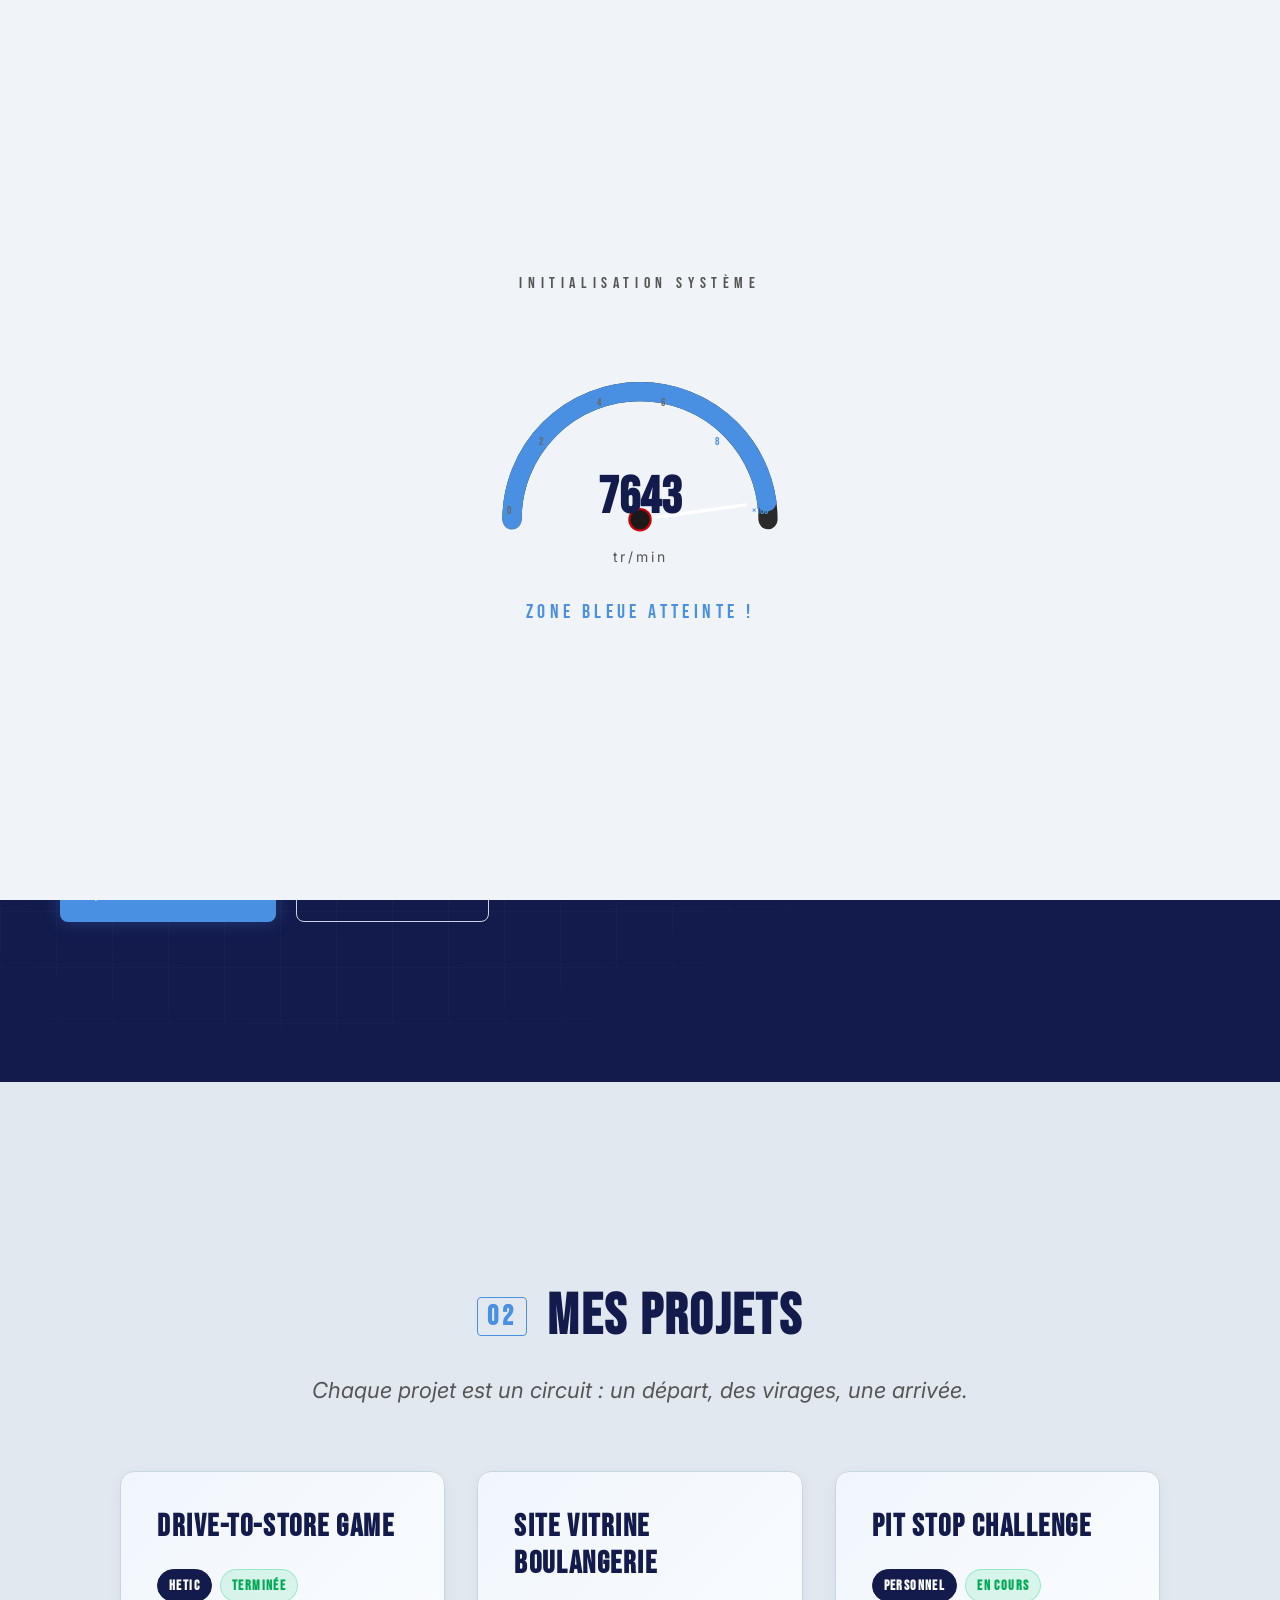
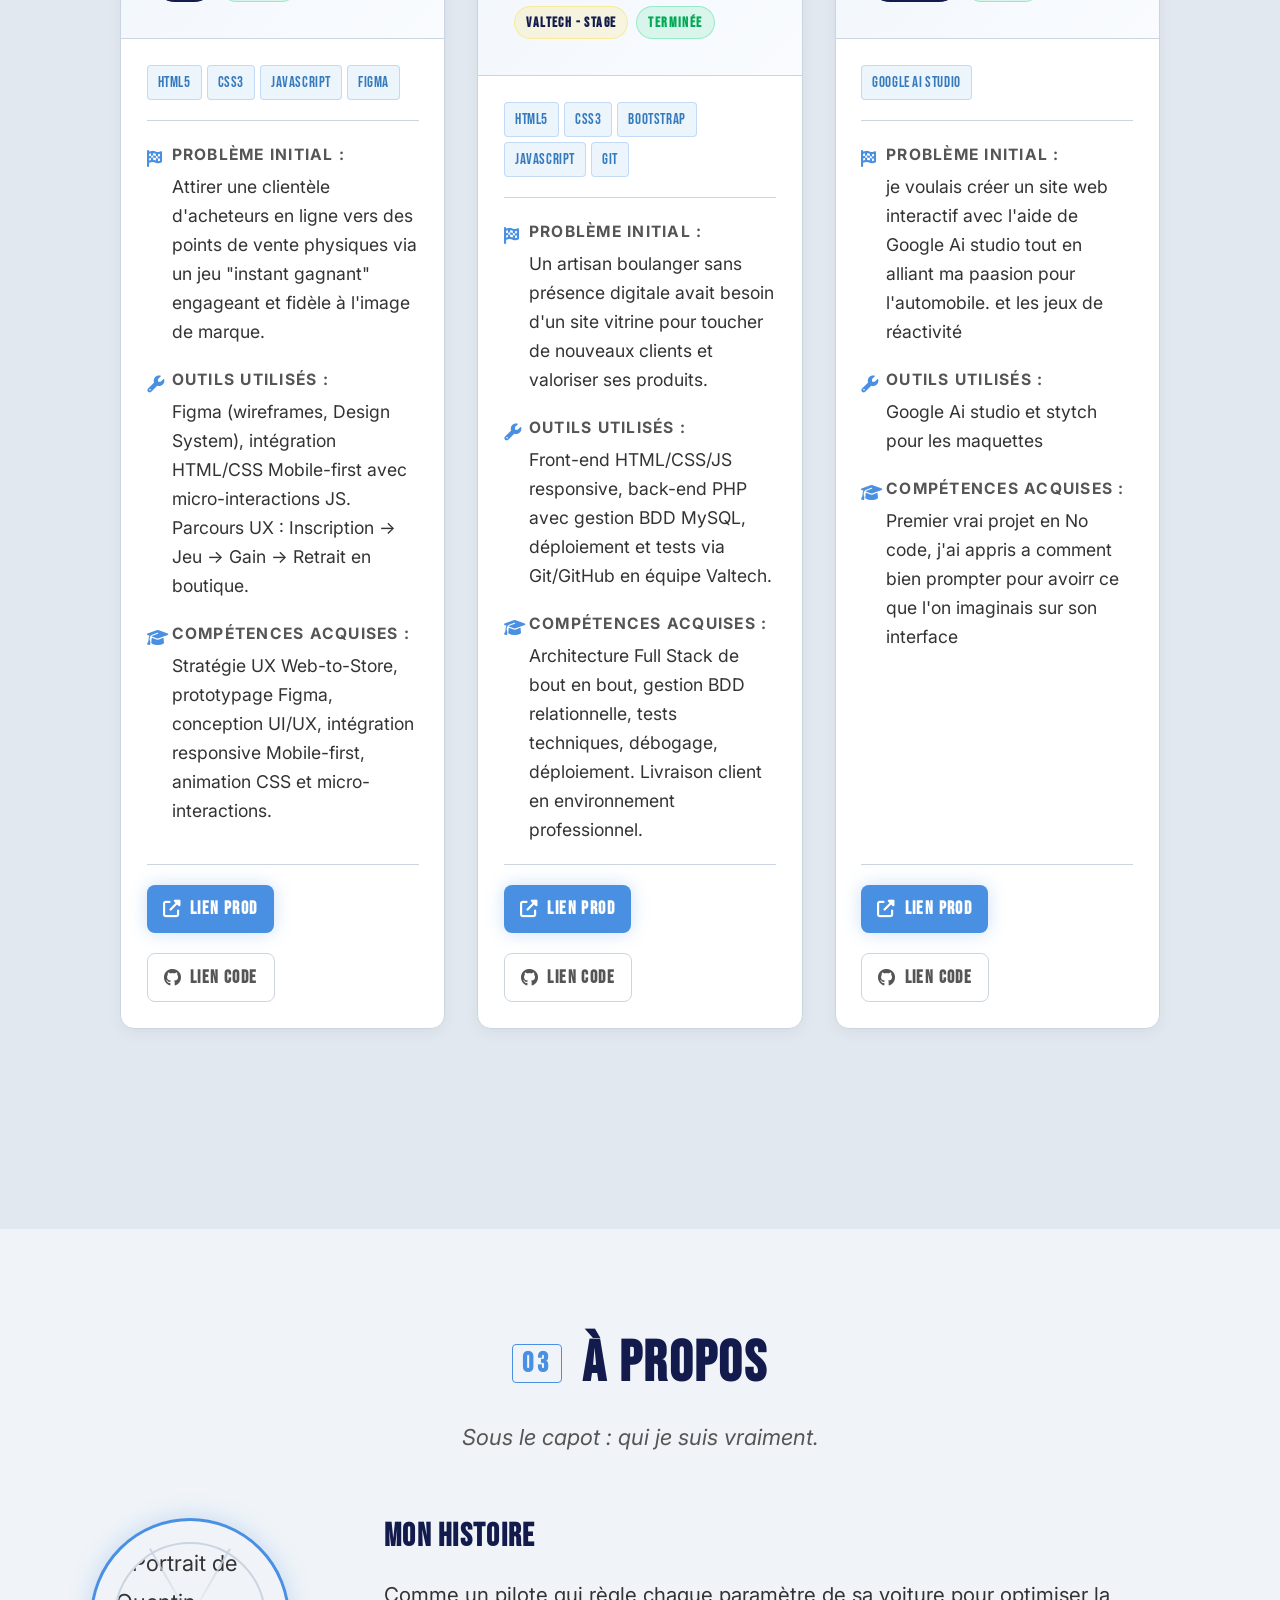
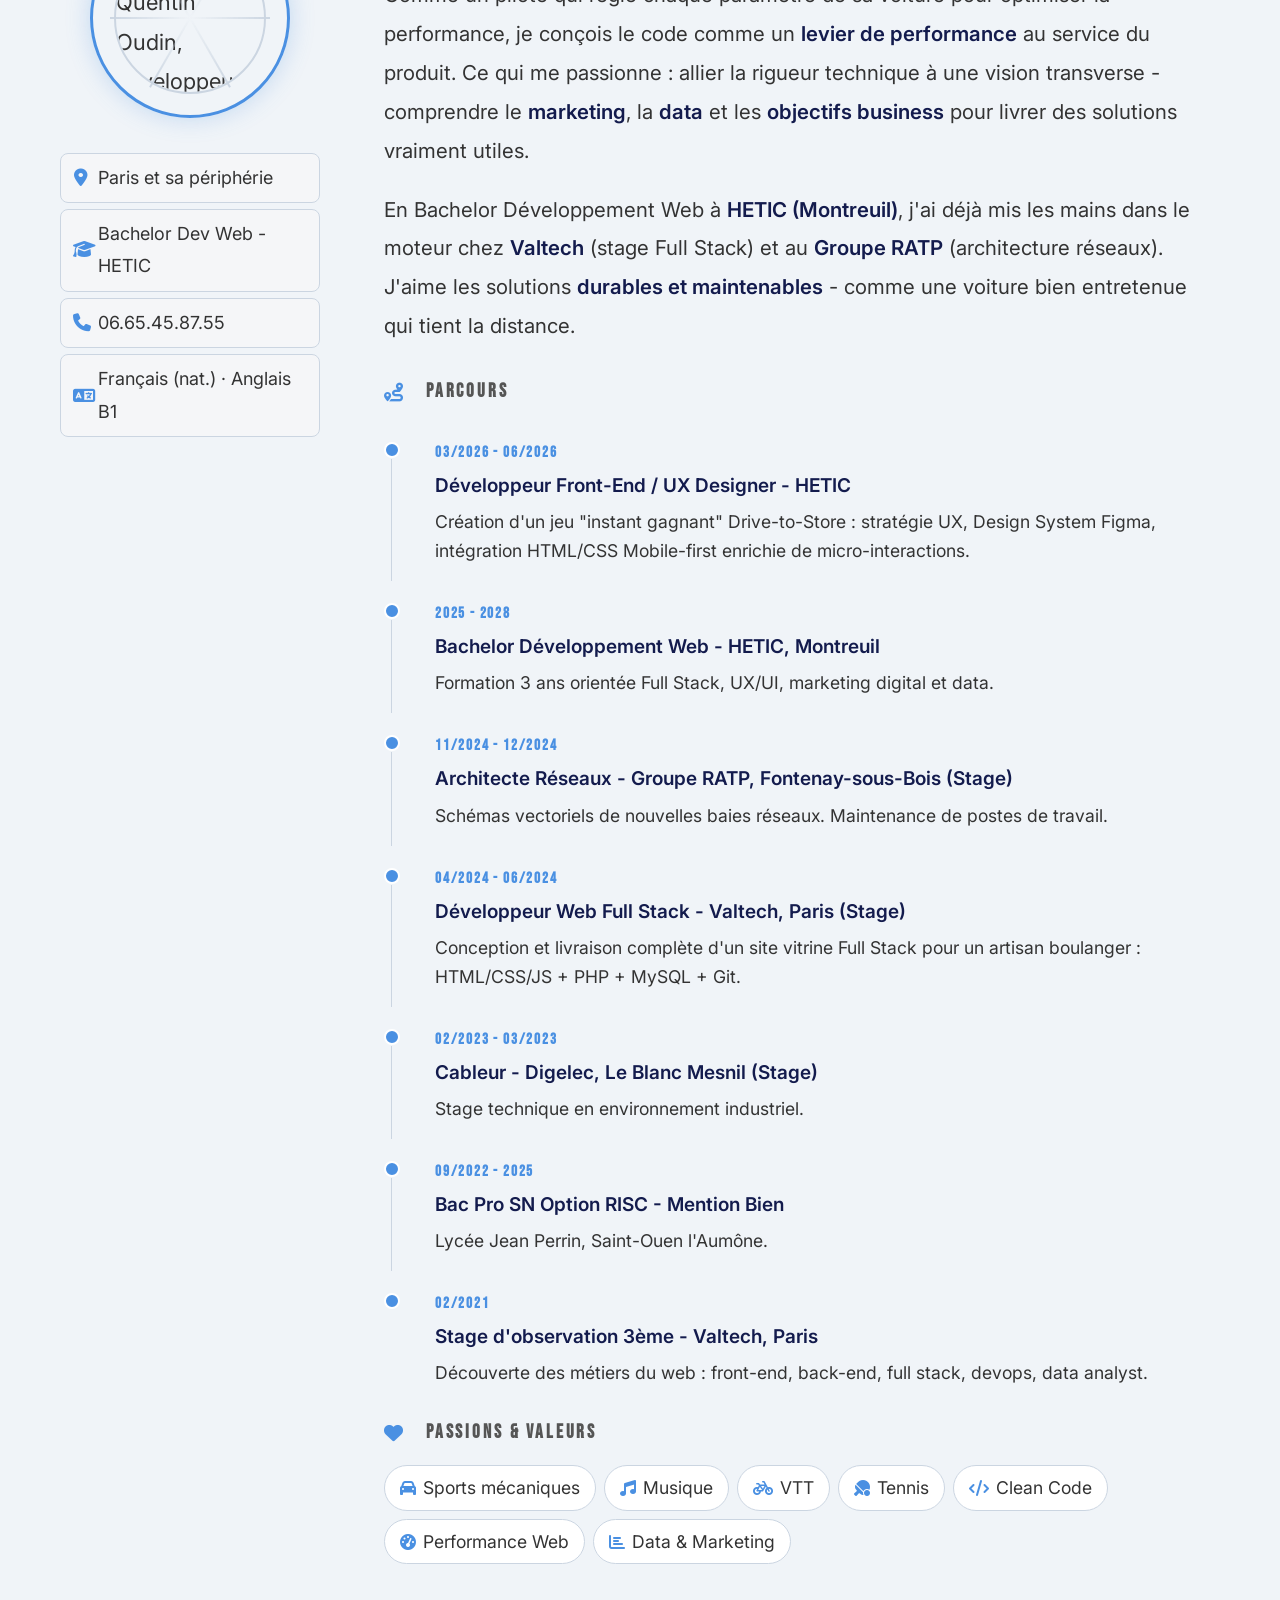
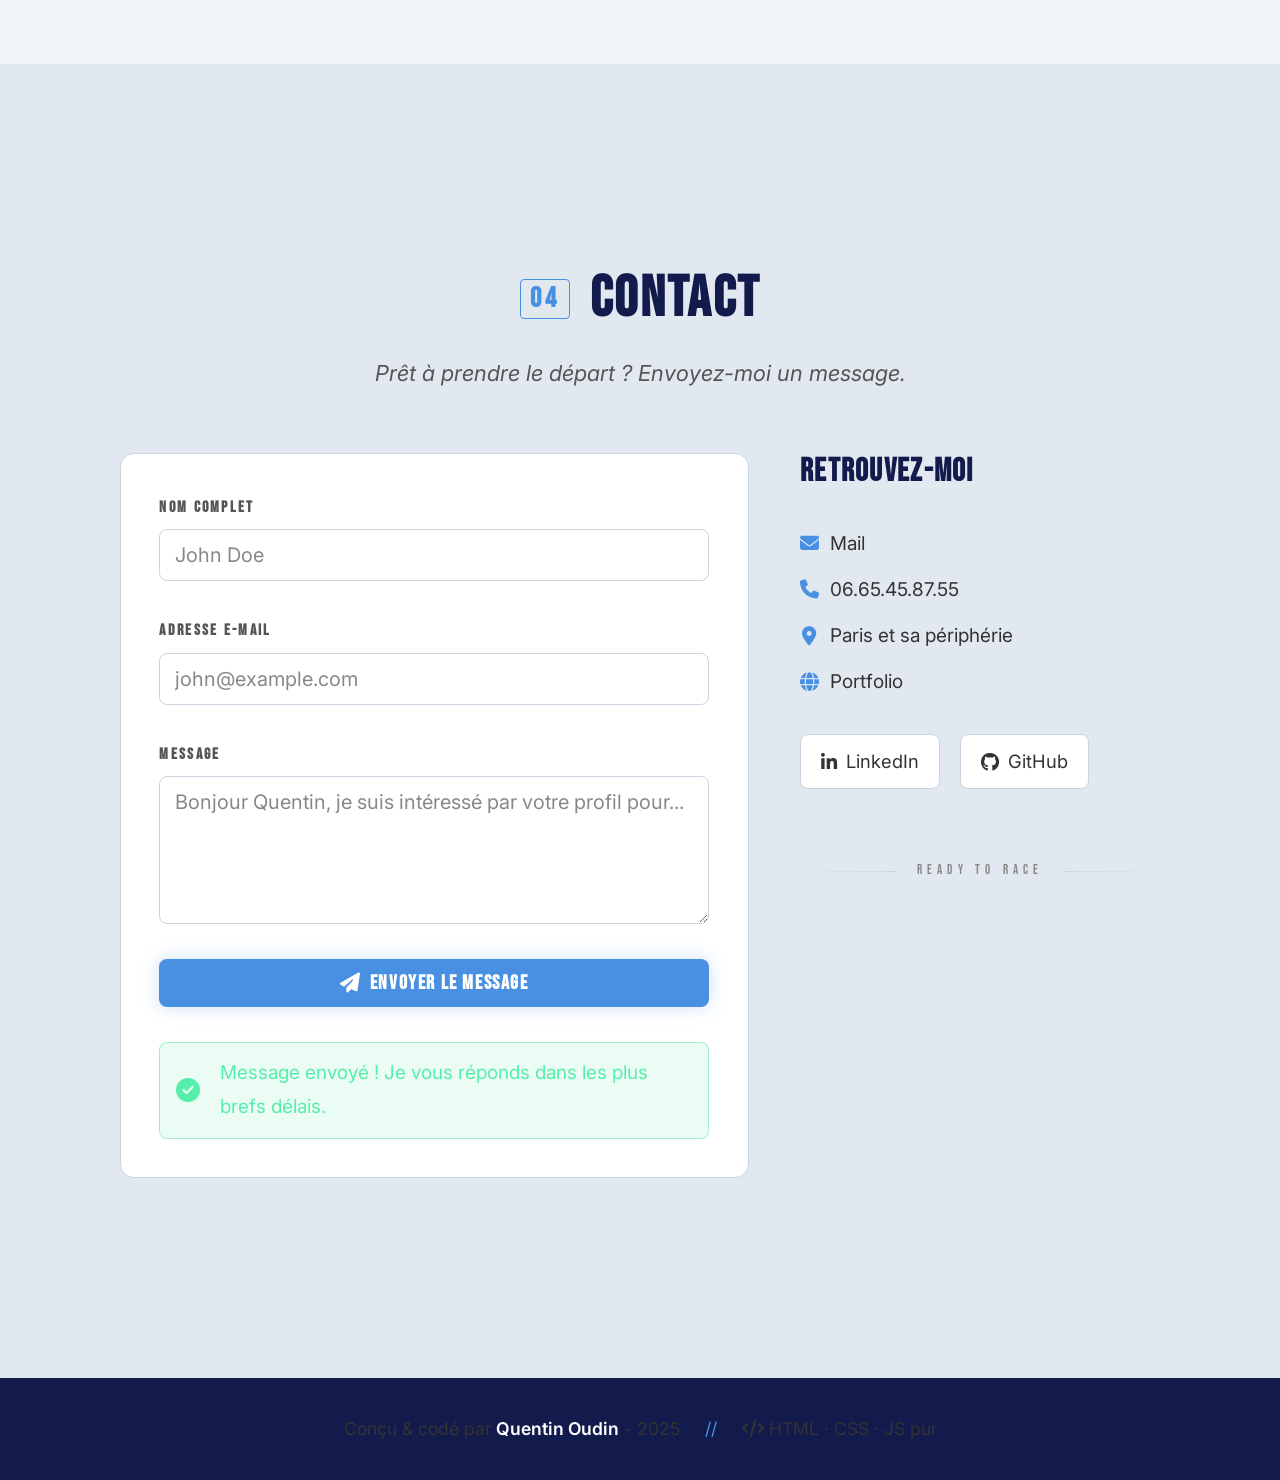
==== index.html @ 5be7f934 "Initial commit: Portfolio - Quentin Oudin" ====
<!DOCTYPE html>
<html lang="fr">
<head>
  <meta charset="UTF-8" />
  <meta name="viewport" content="width=device-width, initial-scale=1.0" />
  <title>Quentin Oudin - Développeur Full Stack</title>

  <!-- Polices Google Fonts -->
  <link rel="preconnect" href="https://fonts.googleapis.com" />
  <link rel="preconnect" href="https://fonts.gstatic.com" crossorigin />
  <link
    href="https://fonts.googleapis.com/css2?family=Bebas+Neue&family=Inter:wght@300;400;500;600;700&display=swap"
    rel="stylesheet"
  />

  <!-- FontAwesome pour les icônes -->
  <link
    rel="stylesheet"
    href="https://cdnjs.cloudflare.com/ajax/libs/font-awesome/6.5.0/css/all.min.css"
  />

  <link rel="stylesheet" href="style.css" />
</head>
<body>

  <!-- Curseur F1 personnalisé (desktop uniquement) -->
  <div id="cursor-f1" aria-hidden="true">
    <svg viewBox="0 0 28 28" xmlns="http://www.w3.org/2000/svg" width="28" height="28">
      <!-- Touche clavier -->
      <rect x="2" y="2" width="24" height="24" rx="2" fill="none" stroke="currentColor" stroke-width="1.5"/>
      <!-- Texte F1 -->
      <text x="14" y="19" text-anchor="middle" font-family="Bebas Neue, monospace" font-size="12" font-weight="700" fill="currentColor">F1</text>
    </svg>
  </div>

  <!-- ============================================================
    SPLASH SCREEN - ÉCRAN DE CHARGEMENT "MOTEUR"
  ============================================================ -->
  <div id="splash-screen" role="status" aria-label="Chargement en cours">
    <div class="splash-content">
      <p class="splash-label">INITIALISATION SYSTÈME</p>

      <div class="tacho-wrapper">
        <svg id="tacho-svg" viewBox="0 0 300 200" xmlns="http://www.w3.org/2000/svg">
          <path d="M 30 175 A 120 120 0 0 1 270 175" fill="none" stroke="#2a2a2a" stroke-width="18" stroke-linecap="round"/>
          <path id="tacho-arc" d="M 30 175 A 120 120 0 0 1 270 175" fill="none" stroke="#357abd" stroke-width="18" stroke-linecap="round" stroke-dasharray="377" stroke-dashoffset="377"/>
          <path d="M 30 175 A 120 120 0 0 1 270 175" fill="none" stroke="#4a90e2" stroke-width="18" stroke-linecap="round" stroke-dasharray="377" stroke-dashoffset="302" opacity="0.3"/>
          <line id="tacho-needle" x1="150" y1="175" x2="150" y2="75" stroke="#ffffff" stroke-width="3" stroke-linecap="round" transform="rotate(-90, 150, 175)"/>
          <circle cx="150" cy="175" r="10" fill="#1a1a1a" stroke="#cc0000" stroke-width="2"/>
          <text x="25"  y="170" fill="#666" font-size="10" font-family="Bebas Neue">0</text>
          <text x="55"  y="105" fill="#666" font-size="10" font-family="Bebas Neue">2</text>
          <text x="110" y="68"  fill="#666" font-size="10" font-family="Bebas Neue">4</text>
          <text x="170" y="68"  fill="#666" font-size="10" font-family="Bebas Neue">6</text>
          <text x="220" y="105" fill="#4a90e2" font-size="10" font-family="Bebas Neue">8</text>
          <text x="255" y="170" fill="#4a90e2" font-size="10" font-family="Bebas Neue">&times;100</text>
        </svg>
        <div class="tacho-rpm">
          <span id="rpm-display">0</span>
          <span class="rpm-unit">tr/min</span>
        </div>
      </div>

      <p class="splash-status" id="splash-status">Démarrage moteur...</p>
    </div>
  </div>


  <!-- ============================================================
    NAVIGATION PRINCIPALE - STICKY
  ============================================================ -->
  <header id="main-header" role="banner">
    <nav class="nav-container" role="navigation" aria-label="Navigation principale">

      <a href="#accueil" class="nav-logo" aria-label="Retour à l'accueil">
        <span class="logo-bracket">[</span>QO<span class="logo-bracket">]</span>
      </a>

      <ul class="nav-links" role="list">
        <li><a href="#accueil"  class="nav-link">Accueil</a></li>
        <li><a href="#projets"  class="nav-link">Projets</a></li>
        <li><a href="#apropos"  class="nav-link">À propos</a></li>
        <li><a href="#contact"  class="nav-link">Contact</a></li>
      </ul>

      <div class="nav-social" aria-label="Réseaux sociaux">
        <a href="https://github.com/quentinoudin" target="_blank" rel="noopener noreferrer" class="nav-social-link" aria-label="GitHub">
          <i class="fab fa-github"></i>
        </a>
        <a href="https://linkedin.com/in/quentinoudin" target="_blank" rel="noopener noreferrer" class="nav-social-link" aria-label="LinkedIn">
          <i class="fab fa-linkedin-in"></i>
        </a>
        <a href="/quentin_oudin_cv.pdf" target="_blank" rel="noopener noreferrer" class="nav-social-link" aria-label="Télécharger CV">
          <svg viewBox="0 0 24 24" xmlns="http://www.w3.org/2000/svg" width="20" height="20" fill="currentColor">
            <!-- Document PDF avec fond -->
            <rect x="3" y="2" width="18" height="20" rx="1.5" fill="currentColor" opacity="0.1" stroke="currentColor" stroke-width="1.5"/>
            <!-- Texte PDF -->
            <text x="12" y="15" text-anchor="middle" font-family="system-ui, Arial, sans-serif" font-size="9" font-weight="900" fill="currentColor">PDF</text>
          </svg>
        </a>
      </div>

      <button class="nav-toggle" id="nav-toggle" aria-label="Ouvrir le menu" aria-expanded="false">
        <span></span><span></span><span></span>
      </button>

    </nav>
  </header>


  <!-- ============================================================
    CONTENU PRINCIPAL
  ============================================================ -->
  <main>

    <!-- ==========================================
      SECTION 1 : ACCUEIL / HERO
    ========================================== -->
    <section id="accueil" class="section hero-section" aria-labelledby="hero-title">

      <div class="hero-grid" aria-hidden="true"></div>

      <div class="hero-content">

        <div class="hero-badge">
          <span class="badge-dot"></span>
          Disponible pour un stage/alternance à partir de juin 2026
        </div>

        <h1 id="hero-title" class="hero-title">
          Quentin<br>
          <span class="hero-title-accent">OUDIN</span>
        </h1>

        <p class="hero-subtitle">Développeur Full Stack</p>

        <p class="hero-description">
          Je conçois le code comme un <strong>levier de performance</strong> au service du produit.
          Alliant compétences techniques et vision transverse (Marketing, Data), je m'attache
          à construire des solutions <strong>durables, maintenables et alignées</strong>
          avec les objectifs business.
        </p>

        <div class="hero-cta">
          <a href="#projets" class="btn btn-primary">
            <i class="fas fa-rocket" aria-hidden="true"></i> Voir mes projets
          </a>
          <a href="#contact" class="btn btn-secondary">
            <i class="fas fa-paper-plane" aria-hidden="true"></i> Me contacter
          </a>
        </div>

        

      </div>
    </section>


    <!-- ==========================================
      SECTION 2 : PROJETS
    ========================================== -->
    <section id="projets" class="section projects-section" aria-labelledby="projects-title">

      <div class="section-header">
        <h2 id="projects-title" class="section-title">
          <span class="section-number">02</span> Mes Projets
        </h2>
        <p class="section-subtitle">Chaque projet est un circuit : un départ, des virages, une arrivée.</p>
      </div>

      <div class="projects-grid">

        <!-- PROJET 1 -->
        <article class="project-card" aria-label="Projet : Drive-to-Store Game">
          <div class="card-header">
            <h3 class="card-title">Drive-to-Store Game</h3>
            <div class="card-badges">
              <span class="badge badge-context badge-school">HETIC</span>
              <span class="badge badge-status badge-done">Terminée</span>
            </div>
          </div>
          <div class="card-body">
            <div class="card-stack">
              <span class="stack-tag">HTML5</span>
              <span class="stack-tag">CSS3</span>
              <span class="stack-tag">JavaScript</span>
              <span class="stack-tag">Figma</span>
            </div>
            <div class="card-description">
              <div class="desc-item">
                <span class="desc-icon"><i class="fas fa-flag-checkered"></i></span>
                <div>
                  <strong>Problème initial :</strong>
                  <p>Attirer une clientèle d'acheteurs en ligne vers des points de vente physiques via un jeu "instant gagnant" engageant et fidèle à l'image de marque.</p>
                </div>
              </div>
              <div class="desc-item">
                <span class="desc-icon"><i class="fas fa-wrench"></i></span>
                <div>
                  <strong>Outils utilisés :</strong>
                  <p>Figma (wireframes, Design System), intégration HTML/CSS Mobile-first avec micro-interactions JS. Parcours UX : Inscription -> Jeu -> Gain -> Retrait en boutique.</p>
                </div>
              </div>
              <div class="desc-item">
                <span class="desc-icon"><i class="fas fa-graduation-cap"></i></span>
                <div>
                  <strong>Compétences acquises :</strong>
                  <p>Stratégie UX Web-to-Store, prototypage Figma, conception UI/UX, intégration responsive Mobile-first, animation CSS et micro-interactions.</p>
                </div>
              </div>
            </div>
            <div class="card-actions">
              <a href="#" class="btn btn-small btn-primary"><i class="fas fa-external-link-alt"></i> Lien Prod</a>
              <a href="#" class="btn btn-small btn-ghost"><i class="fab fa-github"></i> Lien Code</a>
            </div>
          </div>
        </article>

        <!-- PROJET 2 -->
        <article class="project-card" aria-label="Projet : Site Vitrine Boulangerie">
          <div class="card-header">
            <h3 class="card-title">Site Vitrine Boulangerie</h3>
            <div class="card-badges">
              <span class="badge badge-context badge-perso">Valtech - Stage</span>
              <span class="badge badge-status badge-done">Terminée</span>
            </div>
          </div>
          <div class="card-body">
            <div class="card-stack">
              <span class="stack-tag">HTML5</span>
              <span class="stack-tag">CSS3</span>
              <span class="stack-tag">Bootstrap</span>
              <span class="stack-tag">JavaScript</span>
              <span class="stack-tag">Git</span>
            </div>
            <div class="card-description">
              <div class="desc-item">
                <span class="desc-icon"><i class="fas fa-flag-checkered"></i></span>
                <div>
                  <strong>Problème initial :</strong>
                  <p>Un artisan boulanger sans présence digitale avait besoin d'un site vitrine pour toucher de nouveaux clients et valoriser ses produits.</p>
                </div>
              </div>
              <div class="desc-item">
                <span class="desc-icon"><i class="fas fa-wrench"></i></span>
                <div>
                  <strong>Outils utilisés :</strong>
                  <p>Front-end HTML/CSS/JS responsive, back-end PHP avec gestion BDD MySQL, déploiement et tests via Git/GitHub en équipe Valtech.</p>
                </div>
              </div>
              <div class="desc-item">
                <span class="desc-icon"><i class="fas fa-graduation-cap"></i></span>
                <div>
                  <strong>Compétences acquises :</strong>
                  <p>Architecture Full Stack de bout en bout, gestion BDD relationnelle, tests techniques, débogage, déploiement. Livraison client en environnement professionnel.</p>
                </div>
              </div>
            </div>
            <div class="card-actions">
              <a href="#" class="btn btn-small btn-primary"><i class="fas fa-external-link-alt"></i> Lien Prod</a>
              <a href="#" class="btn btn-small btn-ghost"><i class="fab fa-github"></i> Lien Code</a>
            </div>
          </div>
        </article>

        <!-- PROJET 3 -->
        <article class="project-card" aria-label="Projet : Pit Stop challenge">
          <div class="card-header">
            <h3 class="card-title">Pit Stop challenge</h3>
            <div class="card-badges">
              <span class="badge badge-context badge-school">Personnel</span>
              <span class="badge badge-status badge-done">En cours </span>
            </div>
          </div>
          <div class="card-body">
            <div class="card-stack">
              <span class="stack-tag">Google Ai studio</span>
              
            </div>
            <div class="card-description">
              <div class="desc-item">
                <span class="desc-icon"><i class="fas fa-flag-checkered"></i></span>
                <div>
                  <strong>Problème initial :</strong>
                  <p>je voulais créer un site web interactif avec l'aide de Google Ai studio tout en alliant ma paasion pour l'automobile. et les jeux de réactivité </p>
                </div>
              </div>
              <div class="desc-item">
                <span class="desc-icon"><i class="fas fa-wrench"></i></span>
                <div>
                  <strong>Outils utilisés :</strong>
                  <p>Google Ai studio  et stytch pour les maquettes </p>
                </div>
              </div>
              <div class="desc-item">
                <span class="desc-icon"><i class="fas fa-graduation-cap"></i></span>
                <div>
                  <strong>Compétences acquises :</strong>
                  <p>Premier vrai projet en No code, j'ai appris a comment bien prompter pour avoirr ce que l'on imaginais sur son interface</p>
                </div>
              </div>
            </div>
            <div class="card-actions">
              <a href="#" class="btn btn-small btn-primary"><i class="fas fa-external-link-alt"></i> Lien Prod</a>
              <a href="#" class="btn btn-small btn-ghost"><i class="fab fa-github"></i> Lien Code</a>
            </div>
          </div>
        </article>

      </div>
    </section>


    <!-- ==========================================
      SECTION 3 : À PROPOS
    ========================================== -->
    <section id="apropos" class="section about-section" aria-labelledby="about-title">

      <div class="section-header">
        <h2 id="about-title" class="section-title">
          <span class="section-number">03</span> À Propos
        </h2>
        <p class="section-subtitle">Sous le capot : qui je suis vraiment.</p>
      </div>

      <div class="about-grid">

        <!-- Colonne gauche : photo + infos rapides -->
        <div class="about-photo-col">
          <div class="photo-rim-frame" aria-label="Photo de profil de Quentin Oudin">
            <div class="rim-outer">
              <div class="rim-inner">
                <img
                  src="https://placehold.co/250x250/1a1a1a/ffffff?text=Q.O"
                  alt="Portrait de Quentin Oudin, développeur Full Stack"
                  class="profile-photo"
                />
              </div>
              <div class="rim-spokes" aria-hidden="true">
                <span></span><span></span><span></span>
                <span></span><span></span><span></span>
              </div>
            </div>
          </div>

          <div class="about-quick-info">
            <div class="quick-item">
              <i class="fas fa-map-marker-alt"></i> Paris et sa périphérie
            </div>
            <div class="quick-item">
              <i class="fas fa-graduation-cap"></i> Bachelor Dev Web - HETIC
            </div>
            <div class="quick-item">
              <i class="fas fa-phone"></i> 06.65.45.87.55
            </div>
            <div class="quick-item">
              <i class="fas fa-language"></i> Français (nat.) · Anglais B1
            </div>
          </div>
        </div>

        <!-- Colonne droite : texte + timeline + passions -->
        <div class="about-text-col">
          <h3 class="about-subtitle">Mon Histoire</h3>
          <p class="about-text">
            Comme un pilote qui règle chaque paramètre de sa voiture pour optimiser la performance,
            je conçois le code comme un <strong>levier de performance</strong> au service du produit.
            Ce qui me passionne : allier la rigueur technique à une vision transverse -
            comprendre le <strong>marketing</strong>, la <strong>data</strong> et les
            <strong>objectifs business</strong> pour livrer des solutions vraiment utiles.
          </p>
          <p class="about-text">
            En Bachelor Développement Web à <strong>HETIC (Montreuil)</strong>, j'ai déjà
            mis les mains dans le moteur chez <strong>Valtech</strong> (stage Full Stack) et au
            <strong>Groupe RATP</strong> (architecture réseaux). J'aime les solutions
            <strong>durables et maintenables</strong> - comme une voiture bien entretenue
            qui tient la distance.
          </p>

          <div class="experience-timeline" aria-label="Parcours chronologique">
            <h4 class="timeline-title"><i class="fas fa-route"></i> Parcours</h4>

            <div class="timeline-item">
              <div class="timeline-dot"></div>
              <div class="timeline-content">
                <span class="timeline-date">03/2026 - 06/2026</span>
                <strong>Développeur Front-End / UX Designer - HETIC</strong>
                <p>Création d'un jeu "instant gagnant" Drive-to-Store : stratégie UX, Design System Figma, intégration HTML/CSS Mobile-first enrichie de micro-interactions.</p>
              </div>
            </div>

            <div class="timeline-item">
              <div class="timeline-dot"></div>
              <div class="timeline-content">
                <span class="timeline-date">2025 - 2028</span>
                <strong>Bachelor Développement Web - HETIC, Montreuil</strong>
                <p>Formation 3 ans orientée Full Stack, UX/UI, marketing digital et data.</p>
              </div>
            </div>

            <div class="timeline-item">
              <div class="timeline-dot"></div>
              <div class="timeline-content">
                <span class="timeline-date">11/2024 - 12/2024</span>
                <strong>Architecte Réseaux - Groupe RATP, Fontenay-sous-Bois (Stage)</strong>
                <p>Schémas vectoriels de nouvelles baies réseaux. Maintenance de postes de travail.</p>
              </div>
            </div>

            <div class="timeline-item">
              <div class="timeline-dot"></div>
              <div class="timeline-content">
                <span class="timeline-date">04/2024 - 06/2024</span>
                <strong>Développeur Web Full Stack - Valtech, Paris (Stage)</strong>
                <p>Conception et livraison complète d'un site vitrine Full Stack pour un artisan boulanger : HTML/CSS/JS + PHP + MySQL + Git.</p>
              </div>
            </div>

            <div class="timeline-item">
              <div class="timeline-dot"></div>
              <div class="timeline-content">
                <span class="timeline-date">02/2023 - 03/2023</span>
                <strong>Cableur - Digelec, Le Blanc Mesnil (Stage)</strong>
                <p>Stage technique en environnement industriel.</p>
              </div>
            </div>

            <div class="timeline-item">
              <div class="timeline-dot"></div>
              <div class="timeline-content">
                <span class="timeline-date">09/2022 - 2025</span>
                <strong>Bac Pro SN Option RISC - Mention Bien</strong>
                <p>Lycée Jean Perrin, Saint-Ouen l'Aumône.</p>
              </div>
            </div>

            <div class="timeline-item">
              <div class="timeline-dot"></div>
              <div class="timeline-content">
                <span class="timeline-date">02/2021</span>
                <strong>Stage d'observation 3ème - Valtech, Paris</strong>
                <p>Découverte des métiers du web : front-end, back-end, full stack, devops, data analyst.</p>
              </div>
            </div>

          </div>

          <div class="passions">
            <h4 class="passions-title"><i class="fas fa-heart"></i> Passions & Valeurs</h4>
            <div class="passion-tags">
              <span class="passion-tag"><i class="fas fa-car"></i> Sports mécaniques</span>
              <span class="passion-tag"><i class="fas fa-music"></i> Musique</span>
              <span class="passion-tag"><i class="fas fa-bicycle"></i> VTT</span>
              <span class="passion-tag"><i class="fas fa-table-tennis-paddle-ball"></i> Tennis</span>
              <span class="passion-tag"><i class="fas fa-code"></i> Clean Code</span>
              <span class="passion-tag"><i class="fas fa-tachometer-alt"></i> Performance Web</span>
              <span class="passion-tag"><i class="fas fa-chart-bar"></i> Data & Marketing</span>
            </div>
          </div>

        </div>
      </div>
    </section>


    <!-- ==========================================
      SECTION 4 : CONTACT
    ========================================== -->
    <section id="contact" class="section contact-section" aria-labelledby="contact-title">

      <div class="section-header">
        <h2 id="contact-title" class="section-title">
          <span class="section-number">04</span> Contact
        </h2>
        <p class="section-subtitle">Prêt à prendre le départ ? Envoyez-moi un message.</p>
      </div>

      <div class="contact-grid">

        <div class="contact-form-wrapper">
          <form id="contact-form" class="contact-form" novalidate aria-label="Formulaire de contact">

            <div class="form-group">
              <label for="contact-name" class="form-label">Nom complet</label>
              <input type="text" id="contact-name" name="name" class="form-input" placeholder="John Doe" autocomplete="name" required />
            </div>

            <div class="form-group">
              <label for="contact-email" class="form-label">Adresse e-mail</label>
              <input type="email" id="contact-email" name="email" class="form-input" placeholder="john@example.com" autocomplete="email" required />
            </div>

            <div class="form-group">
              <label for="contact-message" class="form-label">Message</label>
              <textarea id="contact-message" name="message" class="form-input form-textarea" placeholder="Bonjour Quentin, je suis intéressé par votre profil pour..." rows="5" required></textarea>
            </div>

            <button type="submit" class="btn btn-primary btn-full" id="submit-btn">
              <i class="fas fa-paper-plane" aria-hidden="true"></i>
              <span>Envoyer le message</span>
            </button>

            <div id="form-confirmation" class="form-confirmation" role="alert" aria-live="polite" hidden>
              <i class="fas fa-check-circle"></i>
              Message envoyé ! Je vous réponds dans les plus brefs délais.
            </div>

          </form>
        </div>

        <div class="contact-info">

          <h3 class="contact-info-title">Retrouvez-moi</h3>

          <ul class="contact-details" role="list">
            <li>
              <i class="fas fa-envelope" aria-hidden="true"></i>
              <a href="mailto:quentin.oudin@email.com">Mail</a>
            </li>
            <li>
              <i class="fas fa-phone" aria-hidden="true"></i>
              <span>06.65.45.87.55</span>
            </li>
            <li>
              <i class="fas fa-map-marker-alt" aria-hidden="true"></i>
              <span>Paris et sa périphérie</span>
            </li>
            <li>
              <i class="fas fa-globe" aria-hidden="true"></i>
              <a href="#" target="_blank" rel="noopener noreferrer">Portfolio</a>
            </li>
          </ul>

          <div class="social-links" aria-label="Réseaux sociaux">
            <a href="https://linkedin.com" target="_blank" rel="noopener noreferrer" class="social-btn">
              <i class="fab fa-linkedin-in"></i>
              <span>LinkedIn</span>
            </a>
            <a href="https://github.com" target="_blank" rel="noopener noreferrer" class="social-btn">
              <i class="fab fa-github"></i>
              <span>GitHub</span>
            </a>
          </div>

          <div class="contact-decoration" aria-hidden="true">
            <div class="deco-line"></div>
            <span class="deco-text">READY TO RACE</span>
            <div class="deco-line"></div>
          </div>

        </div>
      </div>
    </section>

  </main>


  <footer class="site-footer" role="contentinfo">
    <p>
      Conçu &amp; codé par <strong>Quentin Oudin</strong> - 2025
      <span class="footer-separator" aria-hidden="true">//</span>
      <i class="fas fa-code" aria-hidden="true"></i> HTML · CSS · JS pur
    </p>
  </footer>

  <script src="portfolio.js"></script>
</body>
</html>
---- style.css ----
/* ================================================================
   STYLE.CSS — Portfolio Quentin Oudin
   Thème  : Automobile de Performance (Dark Mode)
   Approche : Desktop-first, responsive fluide clamp() + Grid/Flex
   
   Règles de lisibilité appliquées partout :
   ✓ Texte principal   : #f0f0f0 sur fond #0d0d0d  → ratio 16:1
   ✓ Texte corps       : #d0d0d0 sur fond #1c1c1c  → ratio  9:1
   ✓ Texte secondaire  : #aaaaaa sur fond sombre   → ratio  5:1
   ✓ Jamais de gris <#888 pour du texte informatif
================================================================ */


/* ================================================================
   01. VARIABLES CSS
================================================================ */
:root {
  /* --- Fonds --- */
  --bg:        #0d0d0d;
  --bg-alt:    #131313;
  --surface:   #1c1c1c;
  --surface-2: #242424;
  --border:    #2e2e2e;

  /* --- Accents auto --- */
  --red:        #e00000;
  --red-hover:  #ff3333;
  --red-glow:   rgba(224, 0, 0, 0.28);
  --yellow:     #ffd000;

  /* --- Texte (du plus fort au plus doux) --- */
  --t1: #f4f4f4;   /* titres, labels : quasi-blanc        */
  --t2: #d0d0d0;   /* corps de texte principal            */
  --t3: #aaaaaa;   /* secondaire / méta / dates           */
  --t4: #666666;   /* très secondaire, décoratif          */

  /* --- Polices --- */
  --f-title: 'Roboto Slab', serif;
  --f-body:  'Inter', sans-serif;

  /* --- Espacements --- */
  --s1: 0.5rem;
  --s2: 1rem;
  --s3: 1.75rem;
  --s4: 3rem;
  --s5: 5rem;

  /* --- Arrondis --- */
  --r1: 4px;
  --r2: 8px;
  --r3: 14px;

  /* --- Transitions --- */
  --tf: 0.18s ease;
  --tm: 0.35s ease;
}


/* ================================================================
   02. RESET & BASE
================================================================ */
*, *::before, *::after { box-sizing: border-box; margin: 0; padding: 0; }

html {
  scroll-behavior: smooth;
  scroll-padding-top: 72px;
  font-size: 20px;
}

body {
  background: var(--bg);
  color: var(--t2);
  font-family: var(--f-body);
  font-size: 1.1rem;
  line-height: 1.8;
  overflow-x: hidden;
}

body.custom-cursor-active { cursor: none; }

img { max-width: 100%; display: block; }
ul  { list-style: none; }

a {
  color: var(--red);
  text-decoration: none;
  transition: color var(--tf);
}
a:hover { color: var(--red-hover); }

/* Typographie globale */
h1, h2, h3, h4, h5 {
  font-family: var(--f-title);
  font-weight: 700;
  letter-spacing: 0.04em;
  line-height: 1.2;
  text-transform: uppercase;
  color: var(--t1);        /* blanc cassé sur fond sombre = excellent contraste */
}

p       { color: var(--t2); }
strong  { color: var(--t1); font-weight: 600; }


/* ================================================================
   03. LAYOUT GÉNÉRAL
================================================================ */
.section {
  width: 100%;
  max-width: 1280px;
  margin: 0 auto;
  padding: var(--s5) clamp(1.25rem, 5vw, 3rem);
}

.section-header {
  text-align: center;
  margin-bottom: var(--s4);
}

.section-title {
  font-size: clamp(2rem, 4.5vw, 3rem);
  color: var(--t1);
  display: inline-flex;
  align-items: center;
  gap: var(--s2);
  flex-wrap: wrap;
  justify-content: center;
}

.section-number {
  font-size: 0.48em;
  color: var(--red);
  border: 1px solid var(--red);
  padding: 2px 9px;
  border-radius: var(--r1);
  letter-spacing: 0.15em;
}

.section-subtitle {
  color: var(--t3);
  font-size: clamp(1rem, 2vw, 1.1rem);
  margin-top: var(--s2);
  font-style: italic;
}


/* ================================================================
   04. BOUTONS
================================================================ */
.btn {
  display: inline-flex;
  align-items: center;
  gap: 8px;
  padding: 12px 26px;
  border-radius: var(--r2);
  font-family: var(--f-title);
  font-size: 1rem;
  font-weight: 600;
  letter-spacing: 0.08em;
  text-transform: uppercase;
  cursor: pointer;
  border: none;
  transition: all var(--tf);
  white-space: nowrap;
  text-decoration: none;
}

.btn-primary {
  background: var(--red);
  color: #fff;
  box-shadow: 0 0 18px var(--red-glow);
}
.btn-primary:hover {
  background: var(--red-hover);
  color: #fff;
  transform: translateY(-2px);
  box-shadow: 0 0 30px var(--red-glow);
}

.btn-secondary {
  background: transparent;
  color: var(--t2);
  border: 1px solid var(--border);
}
.btn-secondary:hover {
  border-color: var(--red);
  color: var(--t1);
  transform: translateY(-2px);
}

.btn-ghost {
  background: transparent;
  color: var(--t3);
  border: 1px solid var(--border);
}
.btn-ghost:hover {
  color: var(--yellow);
  border-color: var(--yellow);
}

.btn-small { padding: 8px 16px; font-size: 0.875rem; }
.btn-full  { width: 100%; justify-content: center; }


/* ================================================================
   05. SPLASH SCREEN & TACHYMÈTRE
================================================================ */
#splash-screen {
  position: fixed;
  inset: 0;
  background: #000;
  z-index: 9999;
  display: flex;
  align-items: center;
  justify-content: center;
  transition: opacity 0.8s ease, visibility 0.8s ease;
}
#splash-screen.hidden {
  opacity: 0;
  visibility: hidden;
  pointer-events: none;
}

.splash-content {
  display: flex;
  flex-direction: column;
  align-items: center;
  gap: var(--s3);
  text-align: center;
  padding: 1.5rem;
}

.splash-label {
  font-family: var(--f-title);
  font-size: 0.8rem;
  letter-spacing: 0.35em;
  color: var(--t3);
  text-transform: uppercase;
}

.tacho-wrapper {
  position: relative;
  width: clamp(240px, 50vw, 320px);
}
#tacho-svg { width: 100%; height: auto; }

@keyframes tacho-vibrate {
  0%,100% { transform: translate(0,0); }
  25%     { transform: translate(-2px, 1px); }
  75%     { transform: translate(2px, -1px); }
}
.tacho-wrapper.vibrating { animation: tacho-vibrate 0.08s linear infinite; }

.tacho-rpm {
  position: absolute;
  bottom: -10px;
  left: 50%;
  transform: translateX(-50%);
  display: flex;
  flex-direction: column;
  align-items: center;
}

#rpm-display {
  font-family: var(--f-title);
  font-size: clamp(2rem, 5vw, 2.6rem);
  font-weight: 700;
  color: #fff;
  font-variant-numeric: tabular-nums;
  min-width: 5ch;
  text-align: center;
}

.rpm-unit {
  font-size: 0.7rem;
  color: var(--t3);
  letter-spacing: 0.2em;
}

.splash-status {
  font-family: var(--f-title);
  font-size: 1rem;
  color: var(--red);
  letter-spacing: 0.22em;
  text-transform: uppercase;
}


/* ================================================================
   06. CURSEUR F1
================================================================ */
#cursor-f1 {
  position: fixed;
  pointer-events: none;
  z-index: 9998;
  display: none;
  line-height: 1;
  margin-left: -14px;
  margin-top: -14px;
  will-change: transform, left, top;
  color: var(--red);
}

#cursor-f1 svg {
  display: block;
  width: 28px;
  height: 28px;
  filter: drop-shadow(0 2px 4px rgba(0, 0, 0, 0.4));
}

.tire-trace {
  position: fixed;
  pointer-events: none;
  z-index: 9997;
  border-radius: 50%;
  background: rgba(90, 90, 90, 0.7);
  animation: trace-fade 1s forwards;
}

@keyframes trace-fade {
  from { opacity: 0.7; transform: scale(1); }
  to   { opacity: 0;   transform: scale(0.3); }
}


/* ================================================================
   07. NAVIGATION
================================================================ */
#main-header {
  position: sticky;
  top: 0;
  z-index: 200;
  background: rgba(13, 13, 13, 0.9);
  -webkit-backdrop-filter: blur(16px);
  backdrop-filter: blur(16px);
  border-bottom: 1px solid var(--border);
  transition: background var(--tf), box-shadow var(--tf);
}
#main-header.scrolled {
  background: rgba(13, 13, 13, 0.98);
  box-shadow: 0 2px 20px rgba(0,0,0,0.7);
}

.nav-container {
  max-width: 1280px;
  margin: 0 auto;
  padding: 0 clamp(1.25rem, 4vw, 2.5rem);
  height: 70px;
  display: flex;
  align-items: center;
  justify-content: space-between;
  gap: 1rem;
}

.nav-logo {
  font-family: var(--f-title);
  font-size: 1.5rem;
  font-weight: 700;
  color: var(--t1);
  letter-spacing: 0.08em;
  flex-shrink: 0;
  text-decoration: none;
  transition: color var(--tf);
}
.nav-logo:hover  { color: var(--red); }
.logo-bracket    { color: var(--red); }

.nav-links {
  display: flex;
  align-items: center;
  gap: clamp(1rem, 3vw, 2.5rem);
}

.nav-social {
  display: flex;
  align-items: center;
  gap: 1.2rem;
}

.nav-social-link {
  color: var(--t3);
  font-size: 1.2rem;
  transition: color var(--tf), transform var(--tf);
  display: inline-flex;
  align-items: center;
  justify-content: center;
  text-decoration: none;
}

.nav-social-link:hover {
  color: var(--red);
  transform: translateY(-2px);
}

.nav-link {
  font-family: var(--f-title);
  font-size: 0.95rem;
  font-weight: 600;
  letter-spacing: 0.1em;
  text-transform: uppercase;
  color: var(--t3);           /* gris visible sur fond sombre */
  padding: 4px 0;
  position: relative;
  transition: color var(--tf);
  text-decoration: none;
}
.nav-link::after {
  content: '';
  position: absolute;
  bottom: 0; left: 0;
  width: 0; height: 2px;
  background: var(--red);
  transition: width var(--tf);
}
.nav-link:hover,
.nav-link.active            { color: var(--t1); }
.nav-link:hover::after,
.nav-link.active::after     { width: 100%; }

.nav-speed-indicator {
  display: flex;
  flex-direction: column;
  align-items: center;
  padding: 4px 10px;
  border: 1px solid var(--border);
  border-radius: var(--r1);
  flex-shrink: 0;
  line-height: 1.2;
}
.speed-label {
  font-family: var(--f-title);
  font-size: 0.5rem;
  letter-spacing: 0.25em;
  color: var(--t4);
}
.speed-value {
  font-family: var(--f-title);
  font-size: 1rem;
  font-weight: 700;
  color: var(--yellow);
  font-variant-numeric: tabular-nums;
}

/* Bouton hamburger (masqué sur desktop) */
.nav-toggle {
  display: none;
  flex-direction: column;
  justify-content: space-between;
  width: 28px;
  height: 20px;
  background: none;
  border: none;
  cursor: pointer;
  padding: 0;
  flex-shrink: 0;
}
.nav-toggle span {
  display: block;
  height: 2px;
  background: var(--t1);
  border-radius: 2px;
  transition: all var(--tf);
}
.nav-toggle.open span:nth-child(1) { transform: translateY(9px) rotate(45deg); }
.nav-toggle.open span:nth-child(2) { opacity: 0; }
.nav-toggle.open span:nth-child(3) { transform: translateY(-9px) rotate(-45deg); }


/* ================================================================
   08. HERO
================================================================ */
.hero-section {
  min-height: 100vh;
  display: flex;
  align-items: center;
  position: relative;
  overflow: hidden;
  padding-top: 90px;
  padding-bottom: var(--s5);
}

/* Grille de fond */
.hero-grid {
  position: absolute;
  inset: 0;
  background-image:
    linear-gradient(rgba(255,255,255,0.04) 1px, transparent 1px),
    linear-gradient(90deg, rgba(255,255,255,0.04) 1px, transparent 1px);
  background-size: 56px 56px;
  -webkit-mask-image: radial-gradient(ellipse 80% 80% at 25% 50%, black 20%, transparent 75%);
  mask-image: radial-gradient(ellipse 80% 80% at 25% 50%, black 20%, transparent 75%);
  pointer-events: none;
}

.hero-content {
  position: relative;
  z-index: 1;
  width: 100%;
  max-width: 820px;
}

/* Badge dispo */
.hero-badge {
  display: inline-flex;
  align-items: center;
  gap: 10px;
  background: rgba(224, 0, 0, 0.1);
  border: 1px solid rgba(224, 0, 0, 0.4);
  border-radius: 50px;
  padding: 7px 18px;
  font-size: 0.9rem;
  color: #ff8888;            /* rouge clair sur fond noir = lisible */
  letter-spacing: 0.05em;
  margin-bottom: var(--s3);
}
.badge-dot {
  width: 8px; height: 8px;
  border-radius: 50%;
  background: var(--red);
  animation: blink 1.5s ease-in-out infinite;
  flex-shrink: 0;
}
@keyframes blink {
  0%,100% { opacity: 1; }
  50%     { opacity: 0.15; }
}

.hero-title {
  font-size: clamp(3.2rem, 9vw, 7rem);
  color: var(--t1);
  line-height: 1;
  margin-bottom: var(--s2);
}
.hero-title-accent {
  color: var(--red);
  text-shadow: 0 0 40px rgba(224, 0, 0, 0.45);
}

.hero-subtitle {
  font-family: var(--f-title);
  font-size: clamp(1.1rem, 2.8vw, 1.7rem);
  color: var(--t3);
  letter-spacing: 0.3em;
  text-transform: uppercase;
  margin-bottom: var(--s3);
}

.hero-description {
  font-size: clamp(1rem, 1.8vw, 1.1rem);
  color: var(--t2);
  max-width: 580px;
  margin-bottom: var(--s4);
  line-height: 1.9;
}

.hero-cta {
  display: flex;
  flex-wrap: wrap;
  gap: var(--s2);
  margin-bottom: var(--s4);
}


/* ================================================================
   09. TABLEAU DE BORD — JAUGES
================================================================ */
.dashboard-section {
  background: rgba(28, 28, 28, 0.8);
  border: 1px solid var(--border);
  border-radius: var(--r3);
  padding: var(--s3) clamp(1rem, 3vw, 2rem);
  -webkit-backdrop-filter: blur(8px);
  backdrop-filter: blur(8px);
}

.dashboard-title {
  font-family: var(--f-title);
  font-size: 1rem;
  font-weight: 600;
  color: var(--t3);
  letter-spacing: 0.18em;
  text-transform: uppercase;
  margin-bottom: var(--s3);
  display: flex;
  align-items: center;
  gap: var(--s2);
}
.dashboard-title i { color: var(--red); }

/* 8 colonnes sur desktop → se réduit via breakpoints */
.skills-grid {
  display: grid;
  grid-template-columns: repeat(8, 1fr);
  gap: clamp(0.75rem, 2vw, 1.5rem);
}

.skill-gauge {
  display: flex;
  flex-direction: column;
  align-items: center;
  gap: 6px;
  cursor: default;
  position: relative;
}

.gauge-svg {
  width: clamp(58px, 8vw, 82px);
  height: clamp(58px, 8vw, 82px);
  transform: rotate(-90deg);
}

.gauge-bg {
  fill: none;
  stroke: #333;
  stroke-width: 7;
}
.gauge-fill {
  fill: none;
  stroke: var(--red);
  stroke-width: 7;
  stroke-linecap: round;
  transition: stroke-dashoffset 1.5s cubic-bezier(0.25, 0.46, 0.45, 0.94);
}
.skill-gauge:hover .gauge-fill {
  stroke: var(--yellow);
  filter: drop-shadow(0 0 6px rgba(255, 208, 0, 0.5));
}

.gauge-info {
  position: absolute;
  top: 50%; left: 50%;
  transform: translate(-50%, -50%);
  text-align: center;
  pointer-events: none;
}

/* IMPORTANT : taille et couleur lisibles */
.gauge-percent {
  display: block;
  font-family: var(--f-title);
  font-size: clamp(0.72rem, 1.3vw, 0.9rem);
  font-weight: 700;
  color: var(--t1);          /* blanc cassé = lisible sur fond gris foncé */
  line-height: 1;
}
.gauge-label {
  display: block;
  font-family: var(--f-title);
  font-size: clamp(0.52rem, 0.95vw, 0.65rem);
  color: var(--t3);          /* gris moyen lisible */
  letter-spacing: 0.08em;
  text-transform: uppercase;
  margin-top: 2px;
  white-space: nowrap;
}


/* ================================================================
   10. PROJETS — CARDS
   Grille fluide : 3 cols → 2 → 1 selon la largeur
================================================================ */
.projects-section {
  background: var(--bg-alt);
  width: 100%;
  max-width: 100%;
}

/* On centre le contenu dans la section pleine largeur */
.projects-section > .section-header,
.projects-section > .projects-grid {
  max-width: 1280px;
  margin-left: auto;
  margin-right: auto;
  padding-left:  clamp(1.25rem, 5vw, 3rem);
  padding-right: clamp(1.25rem, 5vw, 3rem);
}
.projects-section > .section-header { padding-top: var(--s5); }
.projects-section > .projects-grid  { padding-bottom: var(--s5); }

.projects-grid {
  display: grid;
  grid-template-columns: repeat(3, 1fr);
  gap: clamp(1rem, 2.5vw, 2rem);
}

/* Carte */
.project-card {
  background: var(--surface);
  border: 1px solid var(--border);
  border-radius: var(--r3);
  overflow: hidden;
  display: flex;
  flex-direction: column;
  transition: transform var(--tf), box-shadow var(--tf);
}
.project-card:hover {
  transform: translateY(-6px);
  box-shadow: 0 14px 40px rgba(0,0,0,0.55), 0 0 0 1px rgba(224,0,0,0.2);
}

.card-image {
  position: relative;
  aspect-ratio: 16 / 7;
  overflow: hidden;
  flex-shrink: 0;
}
.card-image img {
  width: 100%; height: 100%;
  object-fit: cover;
  transition: transform var(--tm);
}
.project-card:hover .card-image img { transform: scale(1.04); }

/* En-tête textuel remplaçant l'image */
.card-header {
  position: relative;
  padding: clamp(1.2rem, 3vw, 1.8rem);
  background: linear-gradient(135deg, rgba(224,0,0,0.08) 0%, rgba(224,0,0,0.03) 100%);
  border-bottom: 1px solid var(--border);
  display: flex;
  flex-direction: column;
  align-items: flex-start;
  gap: clamp(0.8rem, 2vw, 1.2rem);
  flex-shrink: 0;
}

.card-header .card-title {
  margin: 0;
  font-size: clamp(1.25rem, 2.5vw, 1.55rem);
  color: var(--t1);
  letter-spacing: 0.05em;
  width: 100%;
}

.card-badges {
  display: flex;
  flex-direction: row;
  flex-wrap: wrap;
  justify-content: flex-start;
  align-items: center;
  gap: 8px;
  width: 100%;
}

.card-badges-overlay {
  position: absolute;
  top: 10px; left: 10px; right: 10px;
  display: flex;
  justify-content: space-between;
  gap: 6px;
}

.badge {
  display: inline-block;
  padding: 3px 11px;
  border-radius: 50px;
  font-family: var(--f-title);
  font-size: 0.7rem;
  font-weight: 600;
  letter-spacing: 0.1em;
  text-transform: uppercase;
  white-space: nowrap;
}
.badge-school   { background: rgba(0,0,0,0.7);       color: #ccc;           border: 1px solid #555; }
.badge-perso    { background: rgba(255,208,0,0.12);   color: var(--yellow);  border: 1px solid rgba(255,208,0,0.3); }
.badge-done     { background: rgba(0,210,110,0.12);   color: #55eeaa;        border: 1px solid rgba(0,210,110,0.3); }
.badge-progress { background: rgba(255,130,0,0.12);   color: #ffaa55;        border: 1px solid rgba(255,130,0,0.3); }

.card-body {
  padding: clamp(1rem, 2vw, 1.4rem);
  display: flex;
  flex-direction: column;
  gap: var(--s2);
  flex: 1;
}

/* Titre de carte bien visible */
.card-title {
  font-size: clamp(1.15rem, 2vw, 1.45rem);
  color: var(--t1);
  letter-spacing: 0.05em;
}

.card-stack {
  display: flex;
  flex-wrap: wrap;
  gap: 5px;
}
.stack-tag {
  background: rgba(224, 0, 0, 0.1);
  border: 1px solid rgba(224, 0, 0, 0.25);
  color: #ff9999;            /* rouge clair lisible */
  padding: 3px 10px;
  border-radius: var(--r1);
  font-size: 0.75rem;
  font-family: var(--f-title);
  letter-spacing: 0.04em;
  white-space: nowrap;
}

.card-description {
  display: flex;
  flex-direction: column;
  gap: var(--s2);
  border-top: 1px solid var(--border);
  padding-top: var(--s2);
  flex: 1;
}

.desc-item {
  display: flex;
  gap: 10px;
  align-items: flex-start;
}
.desc-icon {
  color: var(--red);
  font-size: 0.85rem;
  margin-top: 3px;
  flex-shrink: 0;
  width: 15px;
  text-align: center;
}

/* Labels des blocs description */
.desc-item strong {
  display: block;
  font-size: 0.78rem;
  font-weight: 700;
  color: var(--t3);          /* gris clair, lisible */
  letter-spacing: 0.08em;
  text-transform: uppercase;
  margin-bottom: 3px;
}
/* Corps des blocs description */
.desc-item p {
  color: var(--t2);          /* #d0d0d0 = très lisible sur #1c1c1c */
  font-size: 0.88rem;
  line-height: 1.65;
}

.card-actions {
  display: flex;
  gap: var(--s2);
  padding-top: var(--s2);
  border-top: 1px solid var(--border);
  flex-wrap: wrap;
}


/* ================================================================
   11. À PROPOS
================================================================ */
.about-grid {
  display: grid;
  grid-template-columns: 260px 1fr;
  gap: clamp(2rem, 5vw, 4.5rem);
  align-items: start;
}

/* --- Photo sticky à gauche --- */
.about-photo-col {
  display: flex;
  flex-direction: column;
  align-items: center;
  gap: var(--s3);
  position: sticky;
  top: 90px;
}

.photo-rim-frame {
  width: 200px;
  height: 200px;
  position: relative;
}
.rim-outer {
  width: 100%; height: 100%;
  border-radius: 50%;
  border: 3px solid var(--red);
  box-shadow: 0 0 24px var(--red-glow);
  display: flex;
  align-items: center;
  justify-content: center;
  position: relative;
  animation: rim-rotate 22s linear infinite;
}
@keyframes rim-rotate   { to { transform: rotate(360deg); } }
@keyframes rim-unrotate { to { transform: rotate(-360deg); } }

.rim-inner {
  width: 152px; height: 152px;
  border-radius: 50%;
  border: 2px solid var(--border);
  overflow: hidden;
  animation: rim-unrotate 22s linear infinite;
}
.profile-photo { width: 100%; height: 100%; object-fit: cover; }

.rim-spokes { position: absolute; inset: 0; border-radius: 50%; pointer-events: none; }
.rim-spokes span {
  position: absolute;
  top: 50%; left: 50%;
  width: 80px; height: 2px;
  background: linear-gradient(to right, transparent, var(--border));
  transform-origin: left center;
  margin-top: -1px;
}
.rim-spokes span:nth-child(1) { transform: rotate(0deg); }
.rim-spokes span:nth-child(2) { transform: rotate(60deg); }
.rim-spokes span:nth-child(3) { transform: rotate(120deg); }
.rim-spokes span:nth-child(4) { transform: rotate(180deg); }
.rim-spokes span:nth-child(5) { transform: rotate(240deg); }
.rim-spokes span:nth-child(6) { transform: rotate(300deg); }

/* Infos rapides */
.about-quick-info {
  width: 100%;
  display: flex;
  flex-direction: column;
  gap: 6px;
}
.quick-item {
  display: flex;
  align-items: center;
  gap: 10px;
  font-size: 0.9rem;
  color: var(--t2);          /* lisible */
  padding: 8px 12px;
  background: var(--surface);
  border: 1px solid var(--border);
  border-radius: var(--r2);
}
.quick-item i { color: var(--red); width: 15px; text-align: center; flex-shrink: 0; }

/* --- Colonne texte --- */
.about-subtitle {
  font-size: clamp(1.3rem, 2.5vw, 1.7rem);
  color: var(--t1);
  margin-bottom: var(--s2);
}
.about-text {
  color: var(--t2);
  font-size: clamp(0.95rem, 1.6vw, 1.05rem);
  line-height: 1.9;
  margin-bottom: var(--s2);
}

/* Timeline */
.experience-timeline { margin-top: var(--s3); }

.timeline-title {
  font-family: var(--f-title);
  font-size: 0.95rem;
  font-weight: 700;
  color: var(--t3);
  letter-spacing: 0.15em;
  text-transform: uppercase;
  margin-bottom: var(--s3);
  display: flex;
  align-items: center;
  gap: var(--s2);
}
.timeline-title i { color: var(--red); }

.timeline-item {
  display: flex;
  gap: var(--s3);
  margin-bottom: var(--s3);
  position: relative;
}
.timeline-item::before {
  content: '';
  position: absolute;
  left: 7px; top: 20px; bottom: -16px;
  width: 1px;
  background: var(--border);
}
.timeline-item:last-child::before { display: none; }

.timeline-dot {
  width: 16px; height: 16px;
  border-radius: 50%;
  background: var(--red);
  border: 2px solid var(--bg);
  flex-shrink: 0;
  margin-top: 3px;
}
.timeline-content { flex: 1; min-width: 0; }

.timeline-date {
  display: block;
  font-family: var(--f-title);
  font-size: 0.75rem;
  font-weight: 600;
  color: var(--red);
  letter-spacing: 0.12em;
  text-transform: uppercase;
  margin-bottom: 3px;
}
.timeline-content strong {
  display: block;
  color: var(--t1);          /* blanc = lisible */
  font-size: 0.95rem;
  font-weight: 600;
  margin-bottom: 4px;
}
.timeline-content p {
  font-size: 0.88rem;
  color: var(--t2);          /* corps lisible */
  line-height: 1.65;
}

/* Passions */
.passions { margin-top: var(--s3); }

.passions-title {
  font-family: var(--f-title);
  font-size: 0.95rem;
  font-weight: 700;
  color: var(--t3);
  letter-spacing: 0.15em;
  text-transform: uppercase;
  margin-bottom: var(--s2);
  display: flex;
  align-items: center;
  gap: var(--s2);
}
.passions-title i { color: var(--red); }

.passion-tags { display: flex; flex-wrap: wrap; gap: 8px; }

.passion-tag {
  display: inline-flex;
  align-items: center;
  gap: 7px;
  background: var(--surface);
  border: 1px solid var(--border);
  border-radius: 50px;
  padding: 6px 15px;
  font-size: 0.88rem;
  color: var(--t2);          /* lisible */
  transition: all var(--tf);
  white-space: nowrap;
}
.passion-tag i { color: var(--red); font-size: 0.8rem; }
.passion-tag:hover { border-color: var(--red); color: var(--t1); background: rgba(224,0,0,0.06); }


/* ================================================================
   12. CONTACT
================================================================ */
.contact-section {
  background: var(--bg-alt);
  width: 100%;
  max-width: 100%;
}
.contact-section > .section-header,
.contact-section > .contact-grid {
  max-width: 1280px;
  margin-left: auto; margin-right: auto;
  padding-left: clamp(1.25rem, 5vw, 3rem);
  padding-right: clamp(1.25rem, 5vw, 3rem);
}
.contact-section > .section-header { padding-top: var(--s5); }
.contact-section > .contact-grid   { padding-bottom: var(--s5); }

.contact-grid {
  display: grid;
  grid-template-columns: 1fr 360px;
  gap: clamp(1.5rem, 4vw, 3rem);
  align-items: start;
}

/* Formulaire */
.contact-form-wrapper {
  background: var(--surface);
  border: 1px solid var(--border);
  border-radius: var(--r3);
  padding: clamp(1.5rem, 3vw, 2.2rem);
}
.contact-form {
  display: flex;
  flex-direction: column;
  gap: var(--s3);
}
.form-group {
  display: flex;
  flex-direction: column;
  gap: 7px;
}
.form-label {
  font-family: var(--f-title);
  font-size: 0.82rem;
  font-weight: 700;
  letter-spacing: 0.14em;
  text-transform: uppercase;
  color: var(--t3);          /* label visible */
}
.form-input {
  background: var(--bg);
  border: 1px solid var(--border);
  border-radius: var(--r2);
  padding: 13px 15px;
  color: var(--t1);          /* texte saisi en blanc = parfaitement lisible */
  font-family: var(--f-body);
  font-size: 1rem;
  width: 100%;
  outline: none;
  transition: border-color var(--tf), box-shadow var(--tf);
}
.form-input::placeholder { color: var(--t4); }
.form-input:focus {
  border-color: var(--red);
  box-shadow: 0 0 0 3px rgba(224, 0, 0, 0.15);
}
.form-textarea { resize: vertical; min-height: 140px; }

.form-confirmation {
  display: flex;
  align-items: center;
  gap: var(--s2);
  background: rgba(0, 210, 110, 0.08);
  border: 1px solid rgba(0, 210, 110, 0.3);
  color: #55eeaa;
  border-radius: var(--r2);
  padding: 13px 16px;
  font-size: 0.95rem;
}
.form-confirmation i { font-size: 1.2rem; flex-shrink: 0; }

/* Infos contact */
.contact-info {
  display: flex;
  flex-direction: column;
  gap: var(--s3);
}
.contact-info-title {
  font-size: clamp(1.3rem, 2.5vw, 1.6rem);
  color: var(--t1);
}
.contact-details {
  display: flex;
  flex-direction: column;
  gap: 12px;
}
.contact-details li {
  display: flex;
  align-items: center;
  gap: 12px;
  font-size: 0.95rem;
  color: var(--t2);          /* lisible */
}
.contact-details i { color: var(--red); width: 18px; text-align: center; flex-shrink: 0; }
.contact-details a { color: var(--t2); transition: color var(--tf); }
.contact-details a:hover { color: var(--red); }

.social-links { display: flex; gap: var(--s2); flex-wrap: wrap; }
.social-btn {
  display: inline-flex;
  align-items: center;
  gap: 9px;
  background: var(--surface);
  border: 1px solid var(--border);
  border-radius: var(--r2);
  padding: 10px 20px;
  color: var(--t2);          /* lisible */
  font-size: 0.92rem;
  transition: all var(--tf);
  text-decoration: none;
}
.social-btn:hover { border-color: var(--red); color: var(--t1); background: rgba(224,0,0,0.06); }

.contact-decoration {
  display: flex;
  align-items: center;
  gap: var(--s2);
  margin-top: var(--s3);
}
.deco-line { flex: 1; height: 1px; background: linear-gradient(to right, transparent, var(--border)); }
.contact-decoration .deco-line:last-child { background: linear-gradient(to left, transparent, var(--border)); }
.deco-text {
  font-family: var(--f-title);
  font-size: 0.65rem;
  letter-spacing: 0.4em;
  color: var(--t4);
  white-space: nowrap;
}


/* ================================================================
   13. FOOTER
================================================================ */
.site-footer {
  background: var(--surface);
  border-top: 1px solid var(--border);
  text-align: center;
  padding: var(--s3) clamp(1.25rem, 5vw, 3rem);
  font-size: 0.88rem;
  color: var(--t3);          /* gris lisible */
}
.site-footer strong { color: var(--t1); }
.footer-separator   { margin: 0 var(--s2); color: var(--red); }


/* ================================================================
   14. ANIMATIONS
================================================================ */
@keyframes fade-in-up {
  from { opacity: 0; transform: translateY(26px); }
  to   { opacity: 1; transform: translateY(0); }
}
.pre-animate { opacity: 0; transform: translateY(26px); }
.animate-in  { animation: fade-in-up 0.65s ease forwards; }


/* ================================================================
   15. RESPONSIVE — DESKTOP FIRST
   Les breakpoints réduisent progressivement la mise en page.
   On utilise clamp() pour tout ce qui peut être fluide.
================================================================ */

/* ─── < 1100px : tablette paysage ─── */
@media (max-width: 1100px) {

  /* Jauges : 4 par ligne */
  .skills-grid {
    grid-template-columns: repeat(4, 1fr);
  }

  /* Projets : 2 colonnes */
  .projects-grid {
    grid-template-columns: repeat(2, 1fr);
  }

  /* Contact : 1 colonne */
  .contact-grid {
    grid-template-columns: 1fr;
  }

  /* À propos : photo moins large */
  .about-grid {
    grid-template-columns: 220px 1fr;
    gap: 2rem;
  }

  .hero-content {
    max-width: 760px;
  }

  .nav-speed-indicator { display: none; }
}

/* ─── < 768px : tablette portrait / grand mobile ─── */
@media (max-width: 768px) {

  /* Désactivation curseur F1 */
  body.custom-cursor-active { cursor: auto; }
  #cursor-f1 { display: none !important; }

  /* Menu hamburger */
  .nav-toggle { display: flex; }

  .nav-links {
    position: fixed;
    top: 70px; left: 0; right: 0;
    background: rgba(13, 13, 13, 0.98);
    -webkit-backdrop-filter: blur(14px);
    backdrop-filter: blur(14px);
    flex-direction: column;
    padding: 2rem 1.5rem;
    gap: 1.4rem;
    border-bottom: 1px solid var(--border);
    transform: translateY(-110%);
    opacity: 0;
    pointer-events: none;
    transition: transform var(--tm), opacity var(--tm);
    z-index: 100;
  }
  .nav-links.open {
    transform: translateY(0);
    opacity: 1;
    pointer-events: all;
  }
  .nav-link { font-size: 1.2rem; }

  /* Réseaux sociaux masqués sur mobile */
  .nav-social { display: none; }

  /* Hero */
  .hero-section {
    min-height: 0;
    padding-top: 4.5rem;
    padding-bottom: var(--s4);
  }
  .hero-content {
    max-width: 100%;
  }
  .hero-badge {
    font-size: 0.82rem;
    line-height: 1.4;
    padding: 0.6rem 1rem;
  }
  .hero-title {
    font-size: clamp(2.8rem, 11vw, 4.2rem);
  }
  .hero-subtitle {
    font-size: clamp(0.95rem, 4vw, 1.2rem);
    letter-spacing: 0.18em;
  }
  .hero-description {
    max-width: none;
  }
  .hero-cta {
    flex-direction: column;
    align-items: stretch;
  }
  .hero-cta .btn {
    width: 100%;
    justify-content: center;
  }

  /* Jauges : 4 par ligne */
  .skills-grid {
    grid-template-columns: repeat(2, minmax(0, 1fr));
    gap: 0.75rem;
  }
  .gauge-svg {
    width: clamp(52px, 12vw, 68px);
    height: clamp(52px, 12vw, 68px);
  }

  /* Projets : 1 colonne */
  .projects-grid {
    grid-template-columns: 1fr;
  }

  /* À propos : 1 colonne, photo en haut centrée */
  .about-grid {
    grid-template-columns: 1fr;
    gap: 2.5rem;
  }
  .about-photo-col {
    position: static;          /* désactive le sticky */
    flex-direction: column;
    flex-wrap: wrap;
    justify-content: center;
    gap: 1.25rem;
  }
  .about-quick-info {
    flex: 1;
    min-width: 200px;
  }

  .contact-decoration {
    gap: 0.75rem;
  }
}

/* ─── < 540px : mobile ─── */
@media (max-width: 540px) {

  .section {
    padding: 3.25rem 1rem;
  }

  .section-title {
    gap: 0.6rem;
  }

  .section-header {
    margin-bottom: 2.25rem;
  }

  .section-subtitle {
    font-size: 0.96rem;
  }

  /* Jauges : 2 par ligne sur mobile */
  .skills-grid {
    grid-template-columns: repeat(2, minmax(0, 1fr));
    gap: 0.75rem 0.5rem;
  }
  .gauge-svg { width: 56px; height: 56px; }
  .gauge-percent { font-size: 0.72rem; }
  .gauge-label { font-size: 0.5rem; }

  /* Dashboard moins de padding */
  .dashboard-section { padding: 1.25rem; }

  .dashboard-title {
    font-size: 0.88rem;
    gap: 0.5rem;
    margin-bottom: 1.25rem;
  }

  /* Projets : 1 colonne */
  .projects-grid { grid-template-columns: 1fr; }

  .card-actions {
    flex-direction: column;
  }

  .card-actions .btn {
    width: 100%;
    justify-content: center;
  }

  .card-badges-overlay {
    flex-direction: column;
    align-items: flex-start;
  }

  .card-header {
    flex-direction: column;
    gap: 1rem;
  }

  .card-header .card-title {
    font-size: 1.15rem;
  }

  .card-badges {
    justify-content: flex-start;
    flex-wrap: wrap;
    gap: 6px;
  }

  .badge {
    font-size: 0.62rem;
    padding: 3px 8px;
  }

  .card-description p {
    font-size: 0.84rem;
  }

  .about-text,
  .timeline-content p,
  .contact-details li,
  .social-btn {
    font-size: 0.92rem;
  }

  .contact-grid {
    gap: 1.5rem;
  }

  /* Tachymètre compact */
  .tacho-wrapper { width: 230px; }
}

/* ─── < 380px : très petit mobile ─── */
@media (max-width: 380px) {

  .skills-grid {
    grid-template-columns: repeat(2, minmax(0, 1fr));
    gap: 0.5rem;
  }
  .gauge-svg { width: 48px; height: 48px; }

  .hero-title { font-size: 2.6rem; }
  .hero-badge { font-size: 0.76rem; }
  .hero-subtitle { letter-spacing: 0.12em; }
  .btn { padding: 10px 18px; font-size: 0.9rem; }

  .about-quick-info,
  .social-links,
  .passion-tags {
    width: 100%;
  }

  .passion-tag {
    width: 100%;
    justify-content: center;
  }
}

/* ================================================================
   16. OVERRIDES POUR DA CV (LIGHT THEME & BLEU MARINE)
================================================================ */
:root {
  --bg:        #f0f4f8;
  --bg-alt:    #e2e8f0;
  --surface:   #ffffff;
  --surface-2: #e9ecef;
  --border:    #cbd5e1;
  --red:       #4A90E2; 
  --red-hover: #357abd;
  --red-glow:  rgba(74, 144, 226, 0.28);
  --yellow:    #131B4D;
  --t1:        #131B4D; 
  --t2:        #333333; 
  --t3:        #555555; 
  --t4:        #888888;
  --f-title:   'Bebas Neue', sans-serif;
  --f-body:    'Inter', sans-serif;
}

/* NAVBAR DARK BLUE */
#main-header { background: rgba(19, 27, 77, 0.95) !important; border-bottom: 1px solid #131B4D; }
#main-header.scrolled { background: rgba(19, 27, 77, 0.98) !important; box-shadow: 0 2px 20px rgba(0,0,0,0.2); }
.nav-logo, .nav-link:hover, .nav-link.active { color: #ffffff !important; }
.nav-link, .nav-social-link { color: #d0d0d0 !important; }
.nav-social-link:hover { color: var(--red) !important; }
.nav-toggle span { background: #ffffff !important; }

/* HERO SECTION DARK BLUE */
.hero-section {
  background-color: var(--yellow) !important;
  color: #ffffff;
}
.hero-title { color: #ffffff !important; }
.hero-subtitle { color: #d0d0d0 !important; }
.hero-description { color: #d0d0d0 !important; }
.hero-description strong { color: #ffffff !important; }
.hero-badge { 
  background: rgba(255,255,255,0.1) !important; 
  border-color: rgba(255,255,255,0.3) !important; 
  color: #ffffff !important;
}

/* CARDS OVERRIDES */
.project-card {
  box-shadow: 0 4px 15px rgba(0,0,0,0.05);
  border: 1px solid #cbd5e1 !important;
}
.project-card:hover {
  box-shadow: 0 14px 40px rgba(0,0,0,0.1), 0 0 0 1px rgba(74, 144, 226, 0.3) !important;
}
.card-header {
  background: linear-gradient(135deg, rgba(74, 144, 226, 0.08) 0%, rgba(74, 144, 226, 0.03) 100%) !important;
}
.stack-tag {
  background: rgba(74, 144, 226, 0.1) !important;
  border-color: rgba(74, 144, 226, 0.25) !important;
  color: #357abd !important;
}
.badge-school { background: #131B4D !important; color: #ffffff !important; border-color: #131B4D !important; }
.badge-done { background: rgba(0,210,110,0.12) !important; color: #00aa55 !important; border-color: rgba(0,210,110,0.3) !important; }
.badge-progress { background: rgba(255,130,0,0.12) !important; color: #cc6600 !important; border-color: rgba(255,130,0,0.3) !important; }

/* DASHBOARD OVERRIDES */
.dashboard-section {
  background: #ffffff !important;
  box-shadow: 0 4px 15px rgba(0,0,0,0.05);
}
.gauge-percent { color: var(--t1) !important; }

/* ABOUT OVERRIDES */
.quick-item { background: #f5f6f8 !important; border: 1px solid #cbd5e1 !important; }
.timeline-content strong { color: var(--t1) !important; }
.timeline-dot { border-color: #ffffff !important; }
.rim-outer { box-shadow: 0 0 24px var(--red-glow) !important; border-color: var(--red) !important; }
.passion-tag:hover { background: rgba(74, 144, 226, 0.06) !important; border-color: var(--red) !important; color: var(--t1) !important; }

/* FORM OVERRIDES */
.form-input { 
  background: #ffffff !important; 
  color: var(--t2) !important; 
  border: 1px solid #cbd5e1 !important;
}
.form-input:focus {
  box-shadow: 0 0 0 3px rgba(74, 144, 226, 0.15) !important;
  border-color: var(--red) !important;
}
.contact-form-wrapper { border: 1px solid #cbd5e1 !important; }

/* FOOTER OVERRIDES */
.site-footer {
  background: #131B4D !important;
  color: #d0d0d0 !important;
  border-top: none !important;
}
.site-footer strong { color: #ffffff !important; }

/* MISC HARDCODED COLORS REPLACEMENT */
.tacho-rpm #rpm-display { color: #131B4D !important; }
#splash-screen { background: var(--bg) !important; }
.splash-label { color: #555555 !important; }
.speed-value { color: var(--red) !important; }

/* CURSOR F1 */
#cursor-f1 { color: var(--red) !important; }
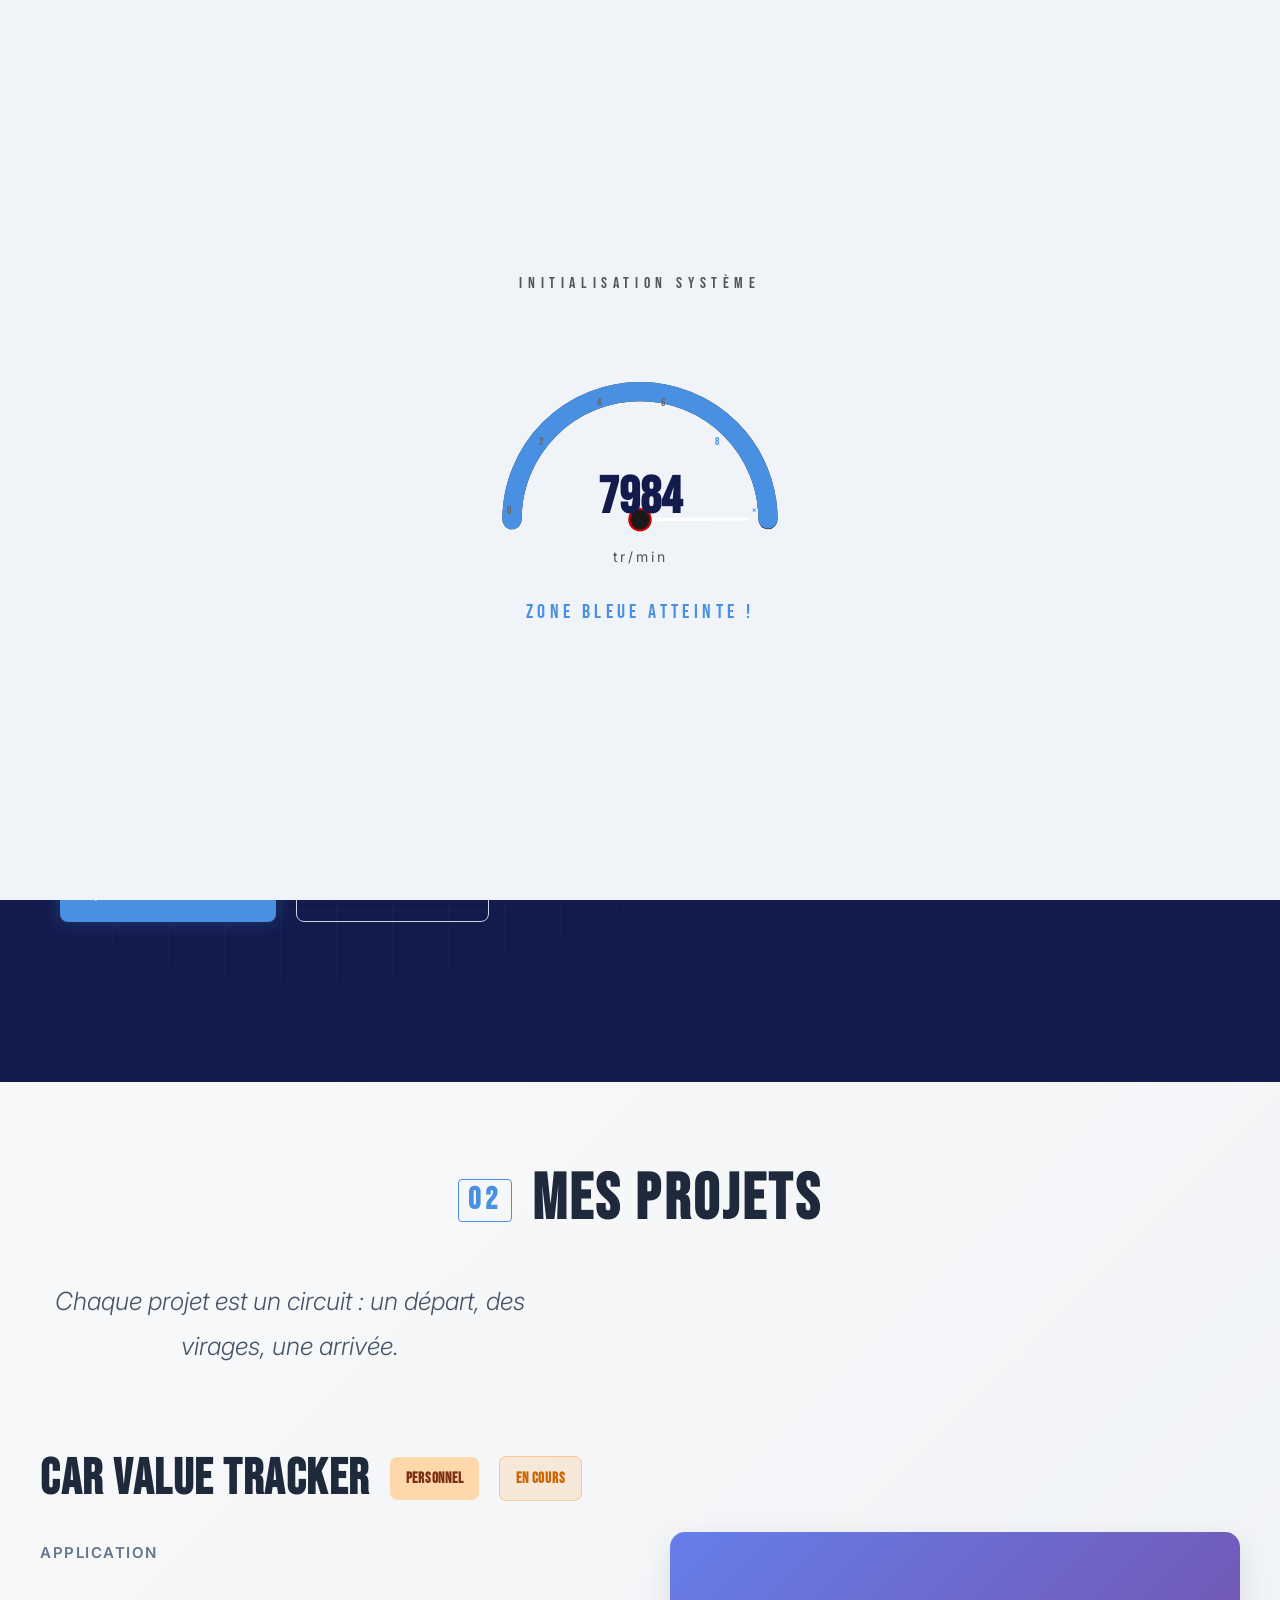
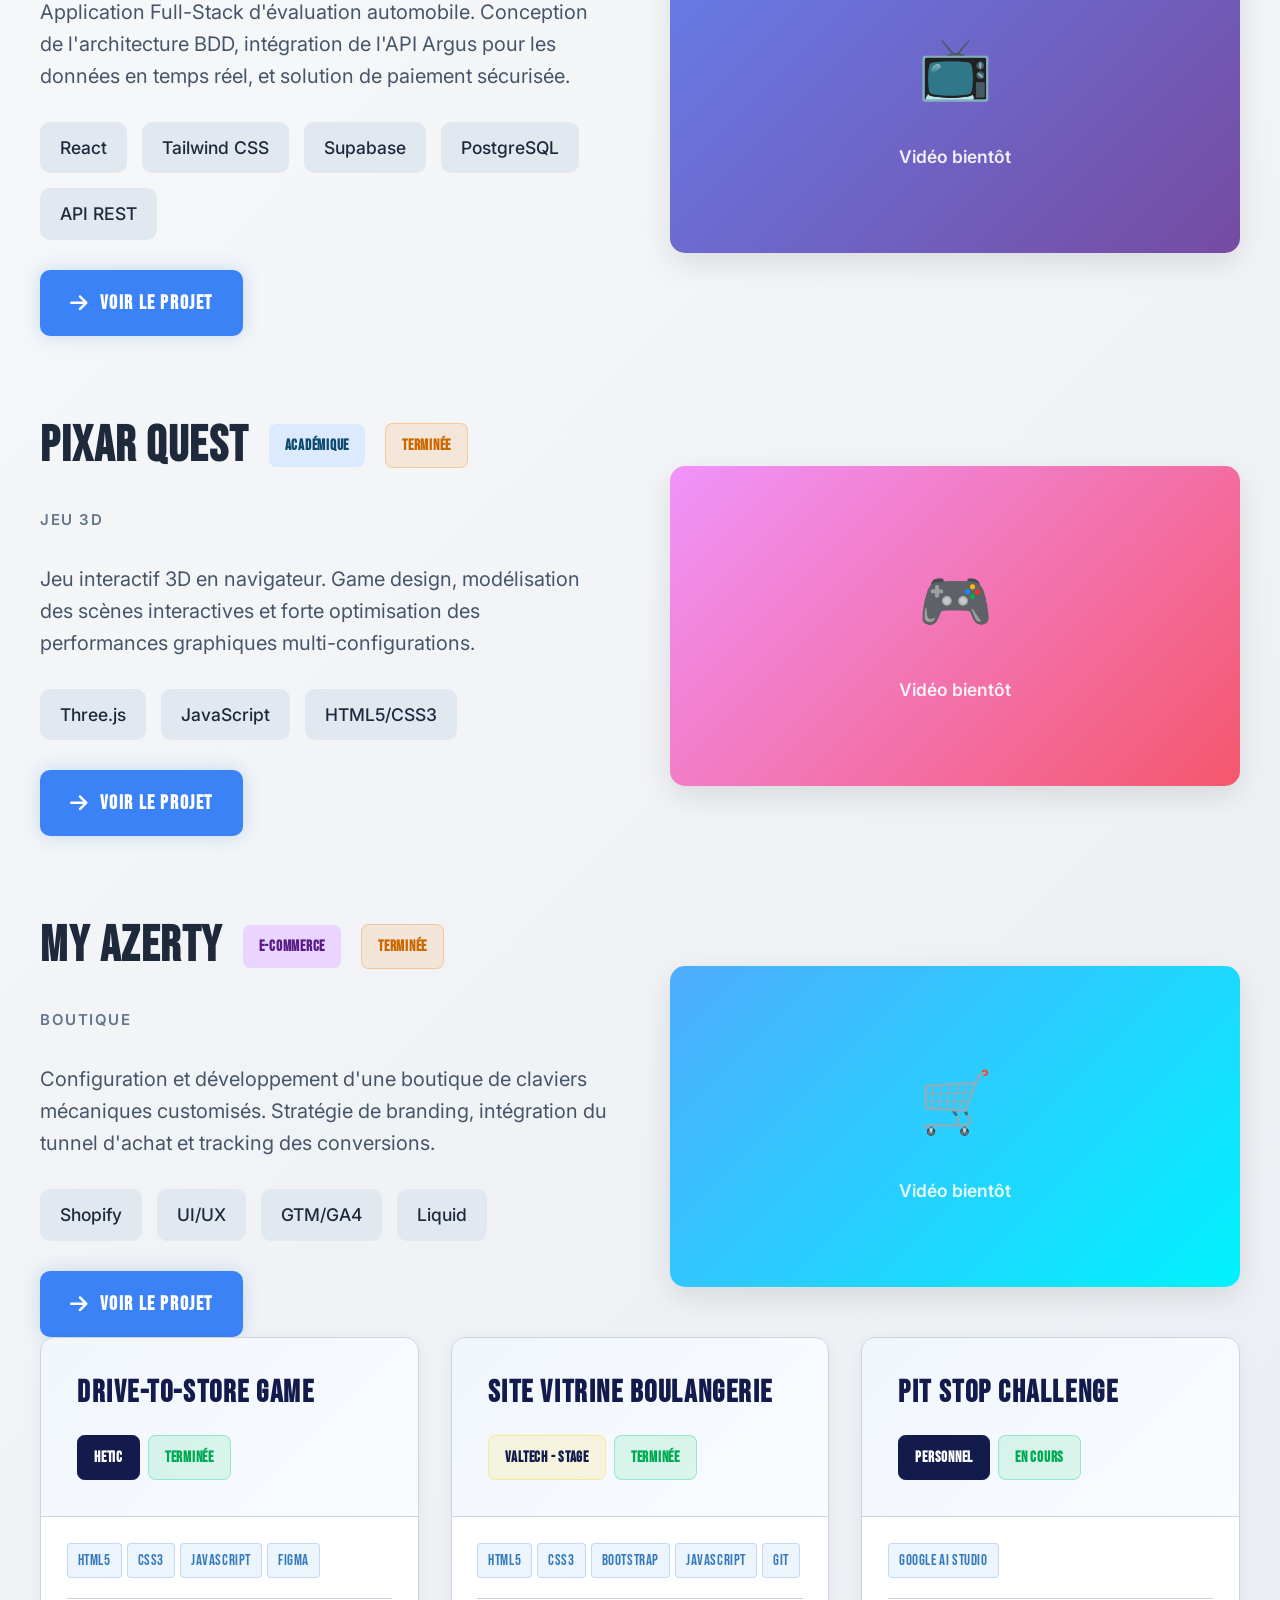
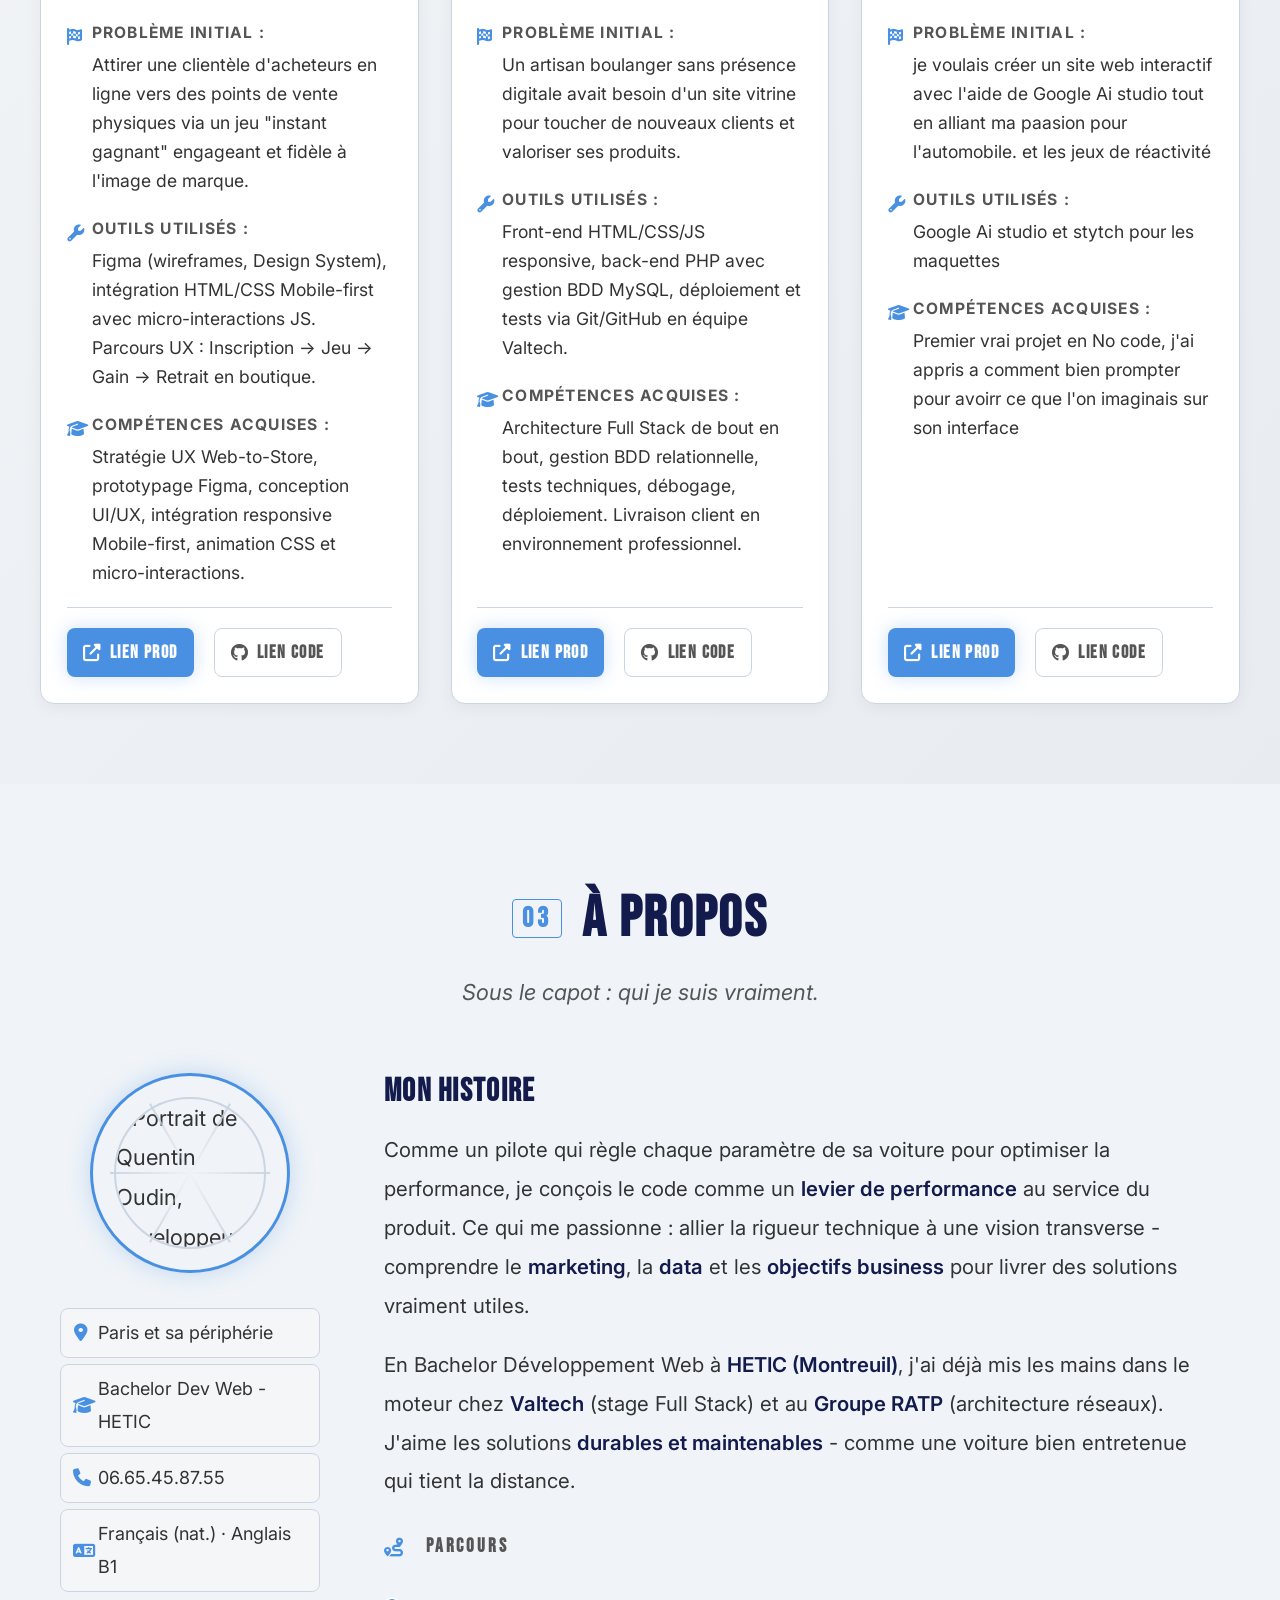
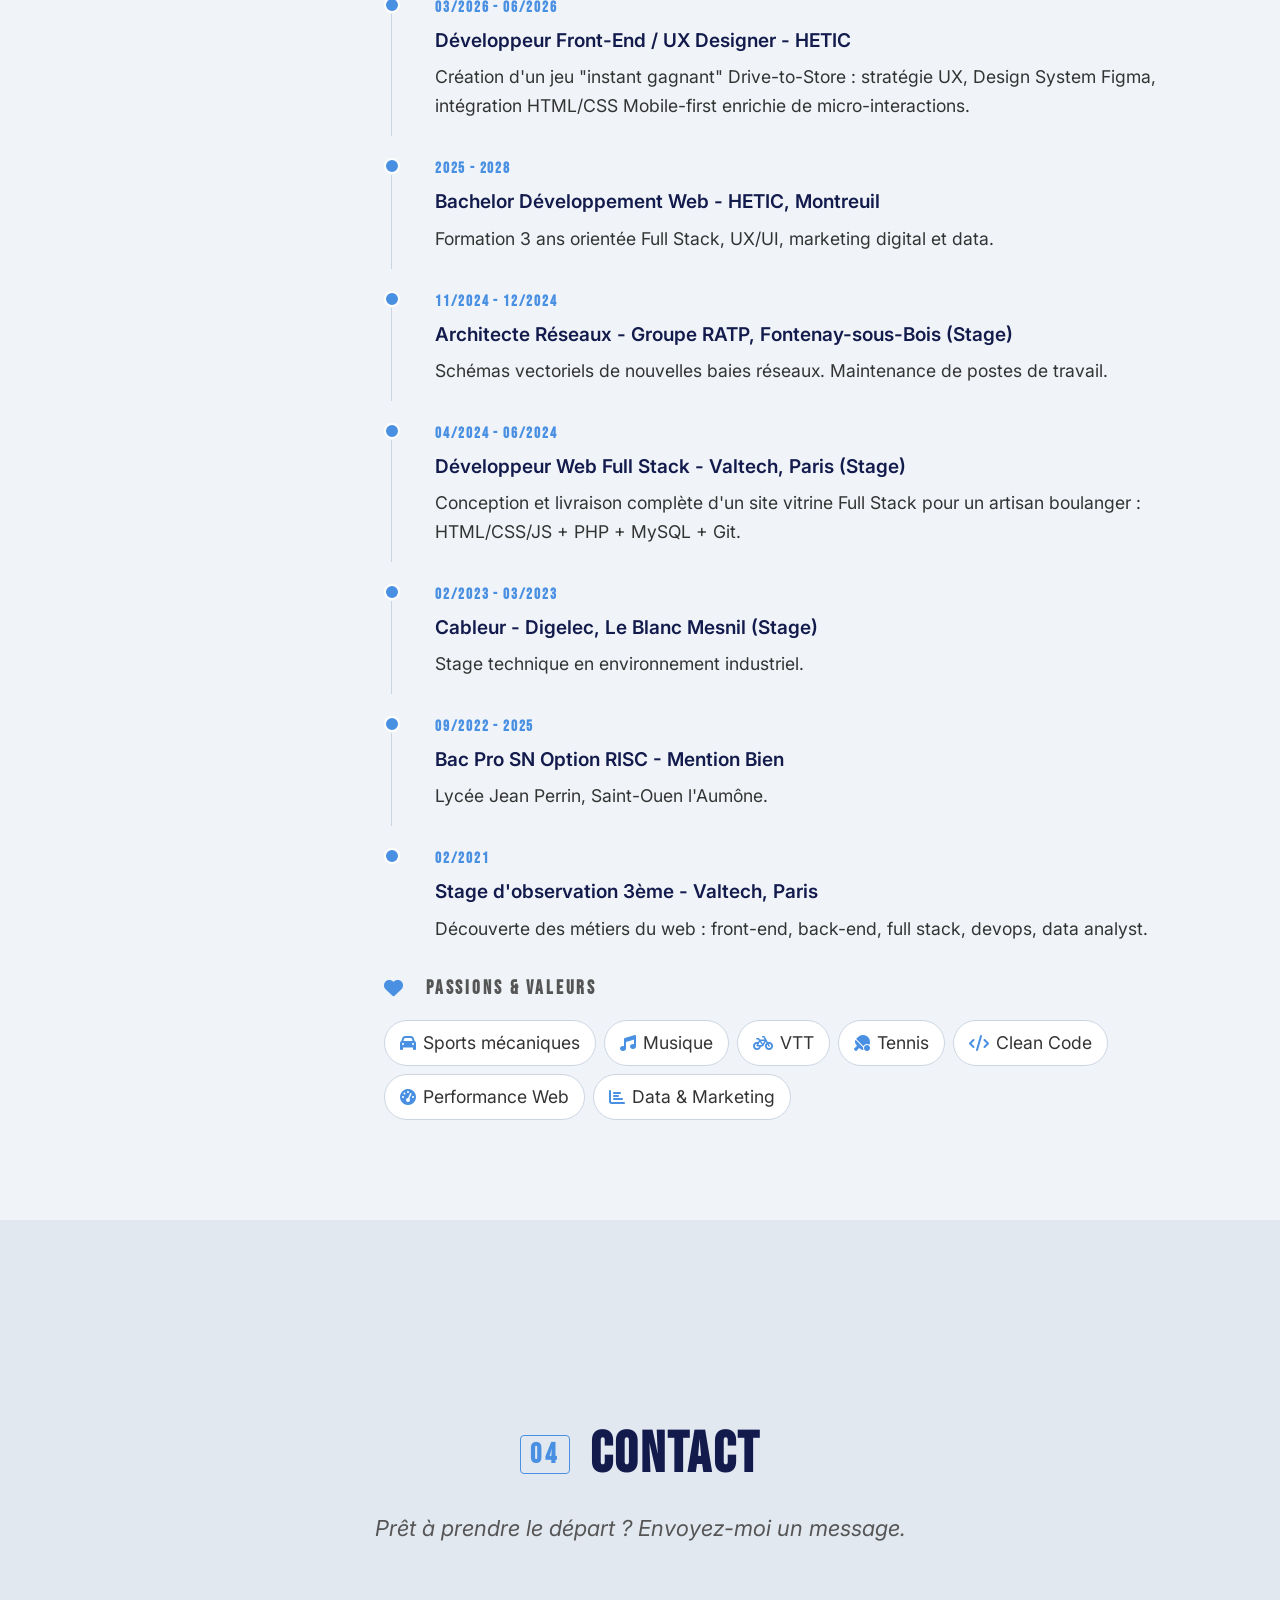
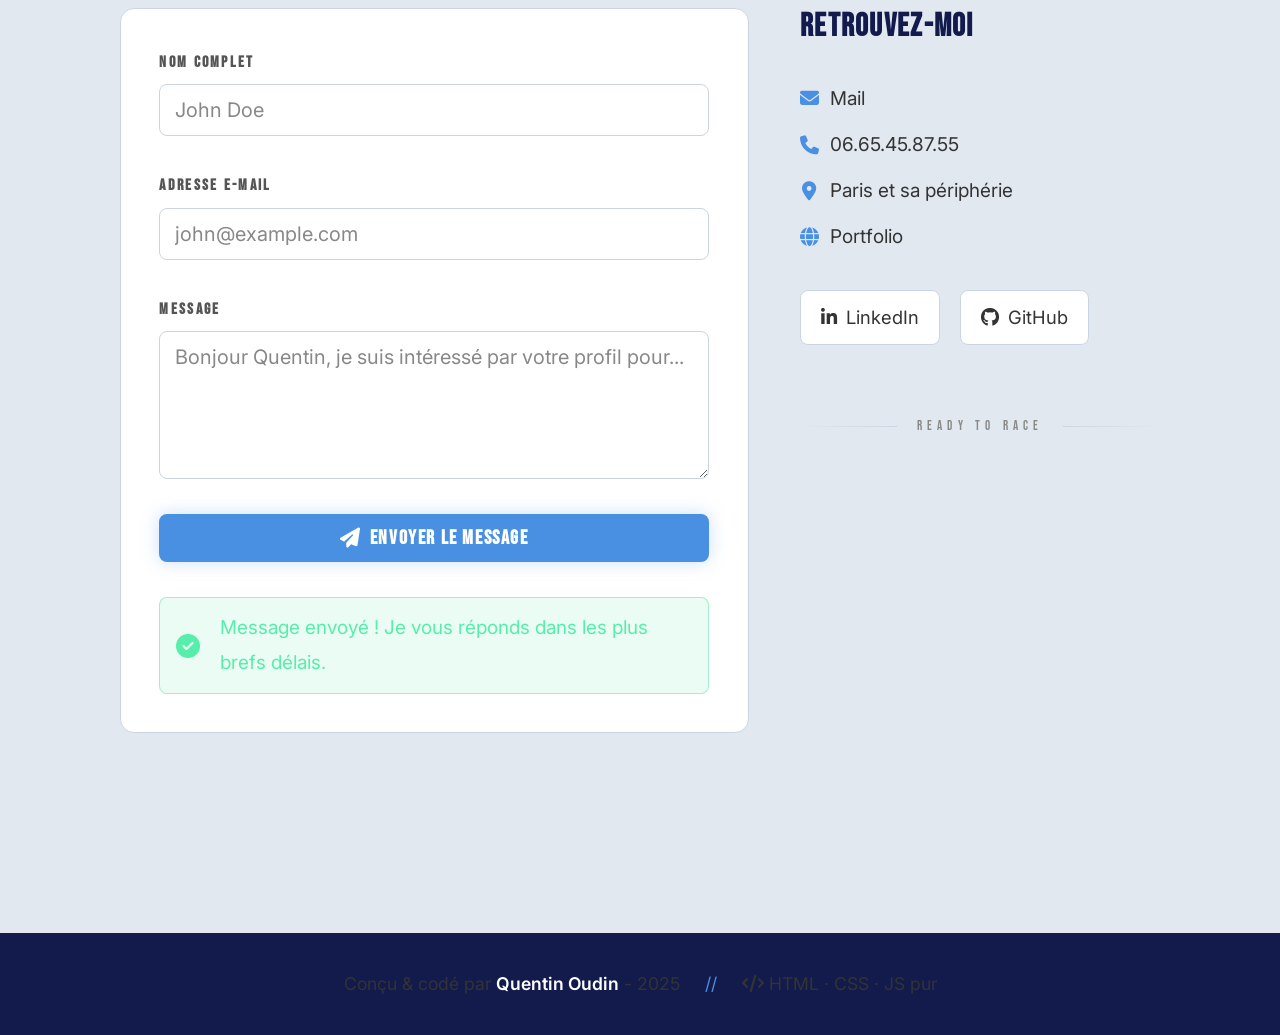
==== commit 95523bef: "feat: add projects section with Z-pattern layout and new design system - Implement responsive Z-patt" ====
--- a/index.html
+++ b/index.html
@@ -156,9 +156,9 @@
 
 
     <!-- ==========================================
-      SECTION 2 : PROJETS
+      SECTION 2 : PROJETS (Z-PATTERN LAYOUT)
     ========================================== -->
-    <section id="projets" class="section projects-section" aria-labelledby="projects-title">
+    <section id="projets" class="section projects-section-new" aria-labelledby="projects-title">
 
       <div class="section-header">
         <h2 id="projects-title" class="section-title">
@@ -167,6 +167,107 @@
         <p class="section-subtitle">Chaque projet est un circuit : un départ, des virages, une arrivée.</p>
       </div>
 
+      <div class="projects-container">
+
+        <!-- PROJET 1 : CAR VALUE TRACKER -->
+        <article class="project-item project-item--text-left" aria-label="Projet : Car Value Tracker">
+          <div class="project-content">
+            <div class="project-text">
+              <div class="project-header">
+                <h3 class="project-title">Car Value Tracker</h3>
+                <span class="badge badge-status badge-personal">Personnel</span>
+                <span class="badge badge-progress badge-ongoing">En cours</span>
+              </div>
+              <p class="project-context">Application</p>
+              <p class="project-description">
+                Application Full-Stack d'évaluation automobile. Conception de l'architecture BDD, intégration de l'API Argus pour les données en temps réel, et solution de paiement sécurisée.
+              </p>
+              <div class="project-tech-stack">
+                <span class="tech-tag">React</span>
+                <span class="tech-tag">Tailwind CSS</span>
+                <span class="tech-tag">Supabase</span>
+                <span class="tech-tag">PostgreSQL</span>
+                <span class="tech-tag">API REST</span>
+              </div>
+              <a href="#" class="btn btn-primary btn-project">
+                <i class="fas fa-arrow-right"></i> Voir le projet
+              </a>
+            </div>
+          </div>
+          <div class="project-media">
+            <div class="media-placeholder" style="background: linear-gradient(135deg, #667eea 0%, #764ba2 100%);">
+              <span class="media-icon">📺</span>
+              <span class="media-text">Vidéo bientôt</span>
+            </div>
+          </div>
+        </article>
+
+        <!-- PROJET 2 : PIXAR QUEST -->
+        <article class="project-item project-item--text-right" aria-label="Projet : Pixar Quest">
+          <div class="project-media">
+            <div class="media-placeholder" style="background: linear-gradient(135deg, #f093fb 0%, #f5576c 100%);">
+              <span class="media-icon">🎮</span>
+              <span class="media-text">Vidéo bientôt</span>
+            </div>
+          </div>
+          <div class="project-content">
+            <div class="project-text">
+              <div class="project-header">
+                <h3 class="project-title">Pixar Quest</h3>
+                <span class="badge badge-status badge-academic">Académique</span>
+                <span class="badge badge-progress badge-completed">Terminée</span>
+              </div>
+              <p class="project-context">Jeu 3D</p>
+              <p class="project-description">
+                Jeu interactif 3D en navigateur. Game design, modélisation des scènes interactives et forte optimisation des performances graphiques multi-configurations.
+              </p>
+              <div class="project-tech-stack">
+                <span class="tech-tag">Three.js</span>
+                <span class="tech-tag">JavaScript</span>
+                <span class="tech-tag">HTML5/CSS3</span>
+              </div>
+              <a href="#" class="btn btn-primary btn-project">
+                <i class="fas fa-arrow-right"></i> Voir le projet
+              </a>
+            </div>
+          </div>
+        </article>
+
+        <!-- PROJET 3 : MY AZERTY -->
+        <article class="project-item project-item--text-left" aria-label="Projet : My Azerty">
+          <div class="project-content">
+            <div class="project-text">
+              <div class="project-header">
+                <h3 class="project-title">My Azerty</h3>
+                <span class="badge badge-status badge-ecommerce">E-commerce</span>
+                <span class="badge badge-progress badge-completed">Terminée</span>
+              </div>
+              <p class="project-context">Boutique</p>
+              <p class="project-description">
+                Configuration et développement d'une boutique de claviers mécaniques customisés. Stratégie de branding, intégration du tunnel d'achat et tracking des conversions.
+              </p>
+              <div class="project-tech-stack">
+                <span class="tech-tag">Shopify</span>
+                <span class="tech-tag">UI/UX</span>
+                <span class="tech-tag">GTM/GA4</span>
+                <span class="tech-tag">Liquid</span>
+              </div>
+              <a href="#" class="btn btn-primary btn-project">
+                <i class="fas fa-arrow-right"></i> Voir le projet
+              </a>
+            </div>
+          </div>
+          <div class="project-media">
+            <div class="media-placeholder" style="background: linear-gradient(135deg, #4facfe 0%, #00f2fe 100%);">
+              <span class="media-icon">🛒</span>
+              <span class="media-text">Vidéo bientôt</span>
+            </div>
+          </div>
+        </article>
+
+      </div>
+
+      <!-- ANCIENNE GRILLE DE PROJETS (À SUPPRIMER APRÈS TEST) -->
       <div class="projects-grid">
 
         <!-- PROJET 1 -->
--- a/style.css
+++ b/style.css
@@ -1579,4 +1579,283 @@
 .speed-value { color: var(--red) !important; }
 
 /* CURSOR F1 */
-#cursor-f1 { color: var(--red) !important; }+#cursor-f1 { color: var(--red) !important; }
+
+
+/* ================================================================
+   NOUVELLE SECTION PROJETS - Z-PATTERN LAYOUT
+================================================================ */
+
+.projects-section-new {
+  background: linear-gradient(135deg, #f8f9fa 0%, #e8ecf1 100%) !important;
+  padding: 4rem 2rem !important;
+}
+
+.projects-section-new .section-header {
+  margin-bottom: 4rem;
+}
+
+.projects-section-new .section-title {
+  color: #1e293b !important;
+  font-size: clamp(2rem, 5vw, 3.5rem);
+  font-weight: 700;
+  text-transform: uppercase;
+  letter-spacing: 0.05em;
+  margin-bottom: 1rem;
+}
+
+.projects-section-new .section-subtitle {
+  color: #475569 !important;
+  font-size: clamp(1rem, 2vw, 1.25rem);
+  font-style: italic;
+  font-weight: 300;
+  max-width: 500px;
+}
+
+.projects-container {
+  max-width: 1200px;
+  margin: 0 auto;
+  display: flex;
+  flex-direction: column;
+  gap: 4rem;
+}
+
+.project-item {
+  display: grid;
+  grid-template-columns: 1fr 1fr;
+  gap: 3rem;
+  align-items: center;
+  animation: fadeInUp 0.8s ease-out;
+}
+
+@keyframes fadeInUp {
+  from {
+    opacity: 0;
+    transform: translateY(30px);
+  }
+  to {
+    opacity: 1;
+    transform: translateY(0);
+  }
+}
+
+.project-item--text-right {
+  direction: rtl;
+}
+
+.project-item--text-right .project-content {
+  direction: ltr;
+}
+
+.project-text {
+  display: flex;
+  flex-direction: column;
+  gap: 1.5rem;
+}
+
+.project-header {
+  display: flex;
+  align-items: center;
+  gap: 1rem;
+  flex-wrap: wrap;
+}
+
+.project-title {
+  font-size: clamp(1.5rem, 4vw, 2.5rem);
+  font-weight: 700;
+  color: #1e293b !important;
+  text-transform: uppercase;
+  letter-spacing: 0.03em;
+  margin: 0;
+}
+
+.project-context {
+  font-size: 0.75rem;
+  font-weight: 600;
+  text-transform: uppercase;
+  letter-spacing: 0.1em;
+  color: #64748b;
+  margin: 0;
+}
+
+.project-description {
+  font-size: 1rem;
+  line-height: 1.6;
+  color: #475569;
+  margin: 0;
+}
+
+.badge {
+  display: inline-block;
+  padding: 0.4rem 0.8rem;
+  font-size: 0.75rem;
+  font-weight: 600;
+  border-radius: 0.375rem;
+  text-transform: uppercase;
+  letter-spacing: 0.05em;
+}
+
+.badge-status {
+  background: #dbeafe;
+  color: #0c4a6e;
+}
+
+.badge-progress {
+  background: #fef08a;
+  color: #713f12;
+}
+
+.badge-personal {
+  background: #fed7aa;
+  color: #7c2d12;
+}
+
+.badge-academic {
+  background: #dbeafe;
+  color: #0c4a6e;
+}
+
+.badge-ecommerce {
+  background: #e9d5ff;
+  color: #581c87;
+}
+
+.badge-ongoing {
+  background: #fed7aa;
+  color: #7c2d12;
+}
+
+.badge-completed {
+  background: #d1fae5;
+  color: #065f46;
+}
+
+.project-tech-stack {
+  display: flex;
+  flex-wrap: wrap;
+  gap: 0.75rem;
+}
+
+.tech-tag {
+  display: inline-block;
+  padding: 0.5rem 1rem;
+  background: #e2e8f0;
+  color: #1e293b;
+  font-size: 0.875rem;
+  font-weight: 500;
+  border-radius: 0.5rem;
+  transition: all 0.3s ease;
+}
+
+.tech-tag:hover {
+  background: #3b82f6;
+  color: #ffffff;
+  transform: translateY(-2px);
+}
+
+.btn-project {
+  display: inline-flex;
+  align-items: center;
+  gap: 0.5rem;
+  padding: 0.75rem 1.5rem !important;
+  background: #3b82f6 !important;
+  color: #ffffff !important;
+  font-weight: 600;
+  border-radius: 0.5rem;
+  transition: all 0.3s ease !important;
+  width: fit-content;
+}
+
+.btn-project:hover {
+  background: #2563eb !important;
+  transform: translateX(4px);
+  box-shadow: 0 4px 12px rgba(59, 130, 246, 0.3);
+}
+
+.project-media {
+  position: relative;
+  width: 100%;
+  aspect-ratio: 16 / 9;
+  border-radius: 0.75rem;
+  overflow: hidden;
+  box-shadow: 0 10px 30px rgba(0, 0, 0, 0.1);
+}
+
+.media-placeholder {
+  width: 100%;
+  height: 100%;
+  display: flex;
+  flex-direction: column;
+  align-items: center;
+  justify-content: center;
+  gap: 1rem;
+  color: #ffffff;
+  font-weight: 600;
+}
+
+.media-icon {
+  font-size: 3rem;
+}
+
+.media-text {
+  font-size: 0.875rem;
+  opacity: 0.9;
+}
+
+video,
+img {
+  width: 100%;
+  height: 100%;
+  object-fit: cover;
+}
+
+/* RESPONSIVE */
+@media (max-width: 768px) {
+  .projects-section-new {
+    padding: 2rem 1rem !important;
+  }
+
+  .projects-container {
+    gap: 3rem;
+  }
+
+  .project-item {
+    grid-template-columns: 1fr;
+    gap: 2rem;
+  }
+
+  .project-item--text-right {
+    direction: ltr;
+  }
+
+  .project-item--text-right .project-content {
+    direction: ltr;
+    order: 2;
+  }
+
+  .project-item--text-right .project-media {
+    order: 1;
+  }
+
+  .project-title {
+    font-size: 1.75rem;
+  }
+
+  .projects-section-new .section-title {
+    font-size: 2rem;
+  }
+
+  .badge {
+    font-size: 0.65rem;
+    padding: 0.3rem 0.6rem;
+  }
+
+  .project-tech-stack {
+    gap: 0.5rem;
+  }
+
+  .tech-tag {
+    padding: 0.4rem 0.8rem;
+    font-size: 0.8rem;
+  }
+}
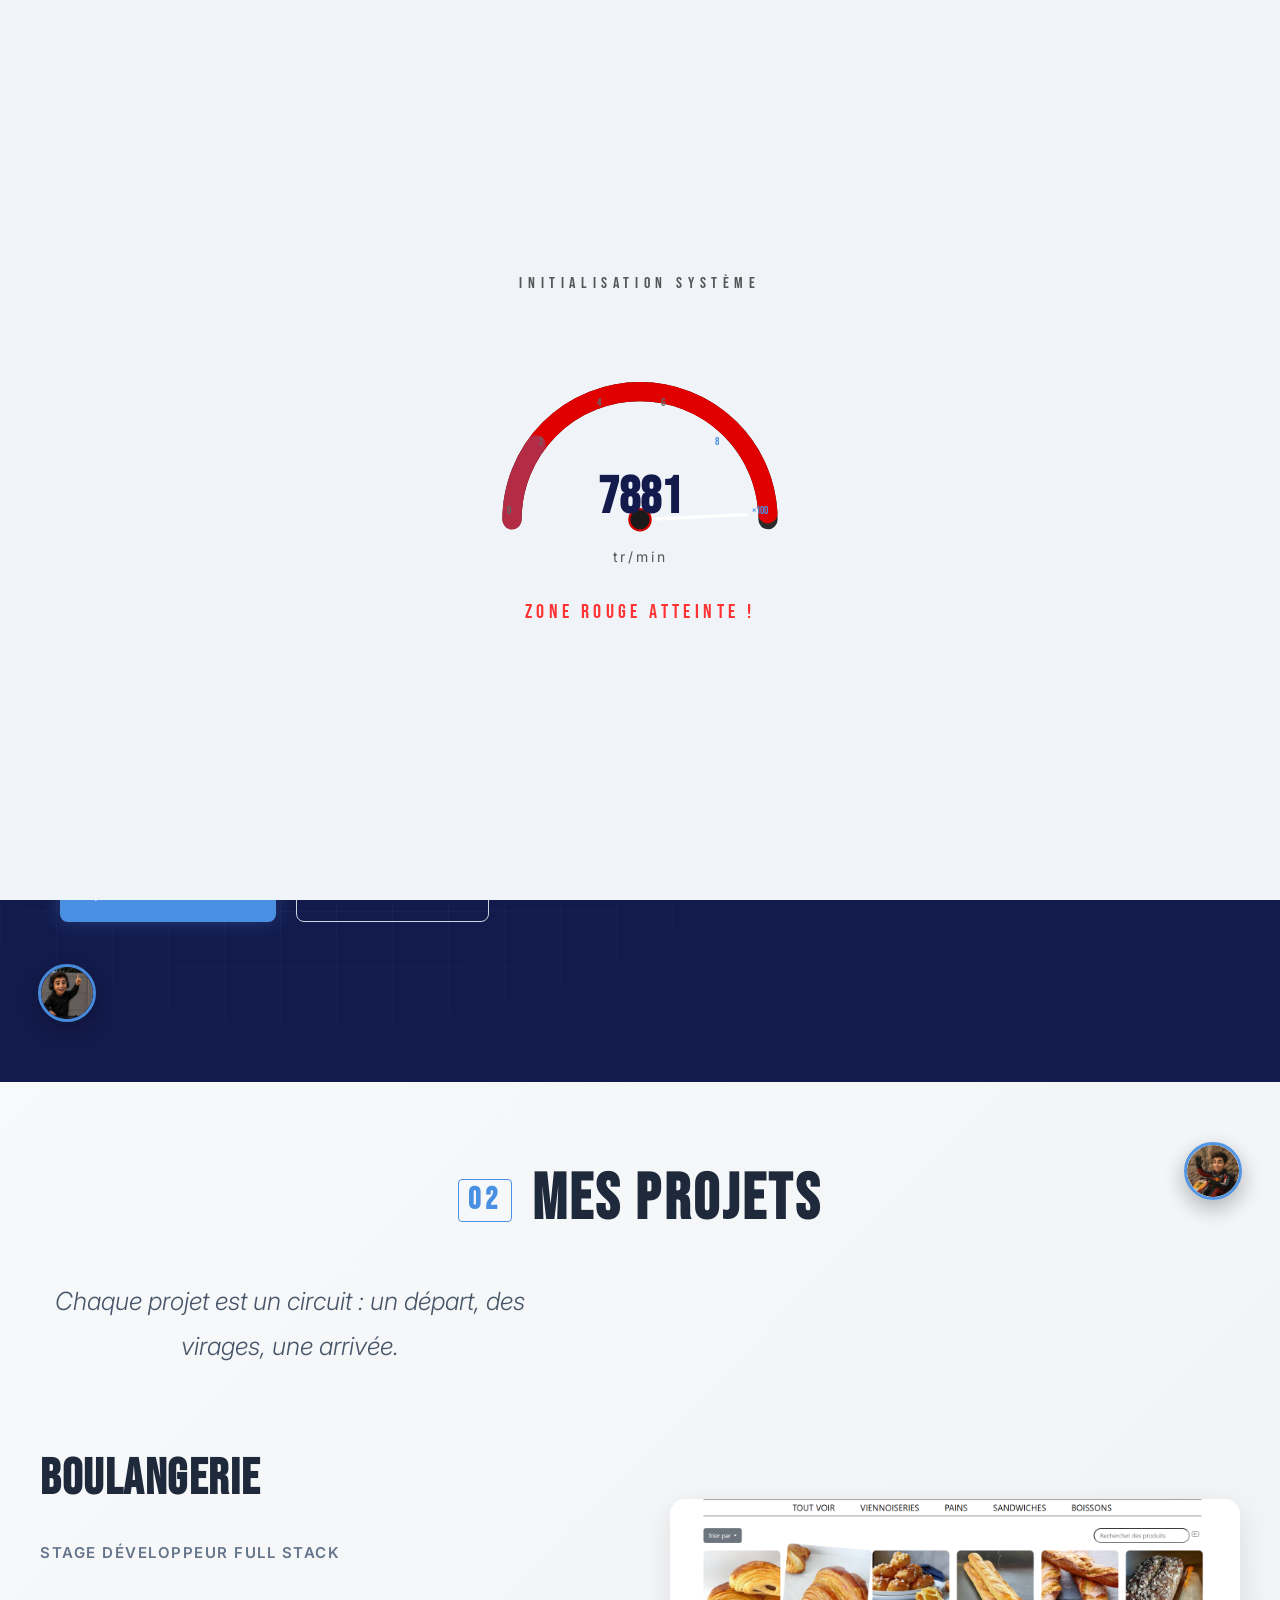
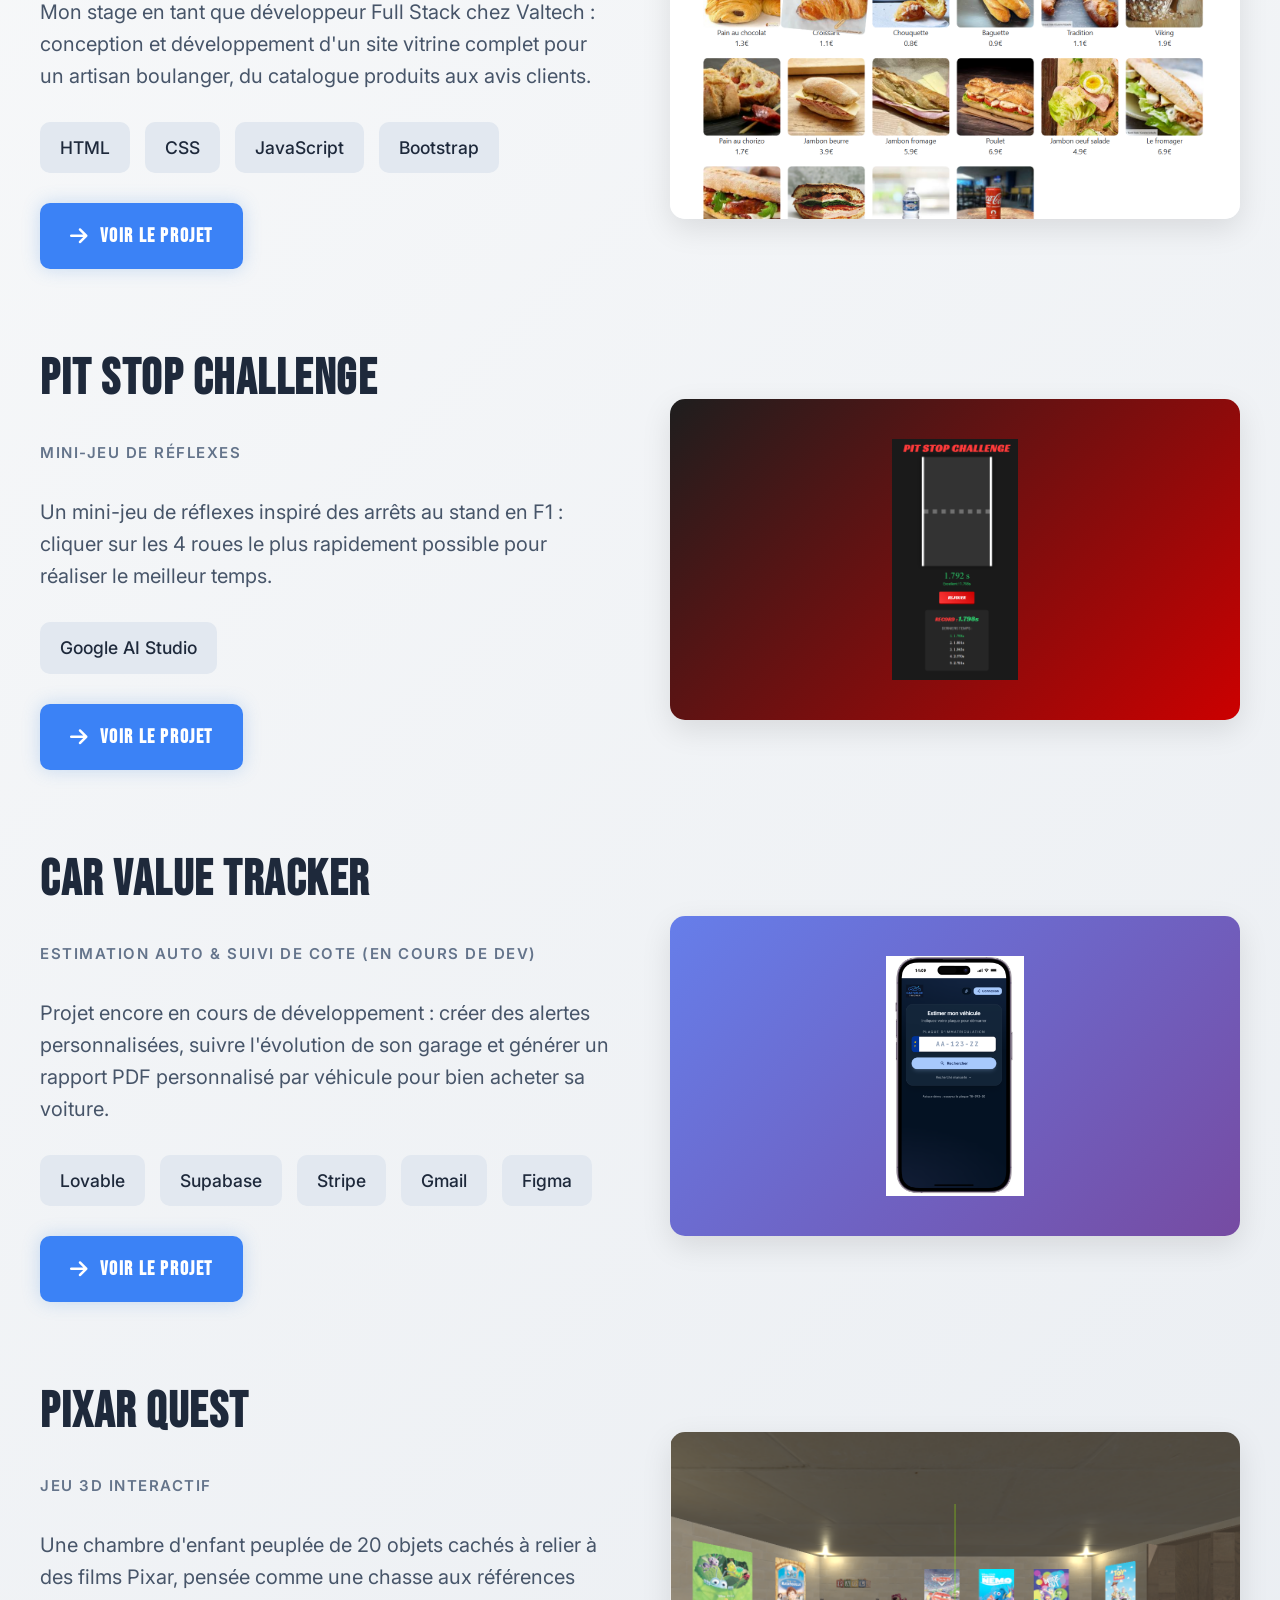
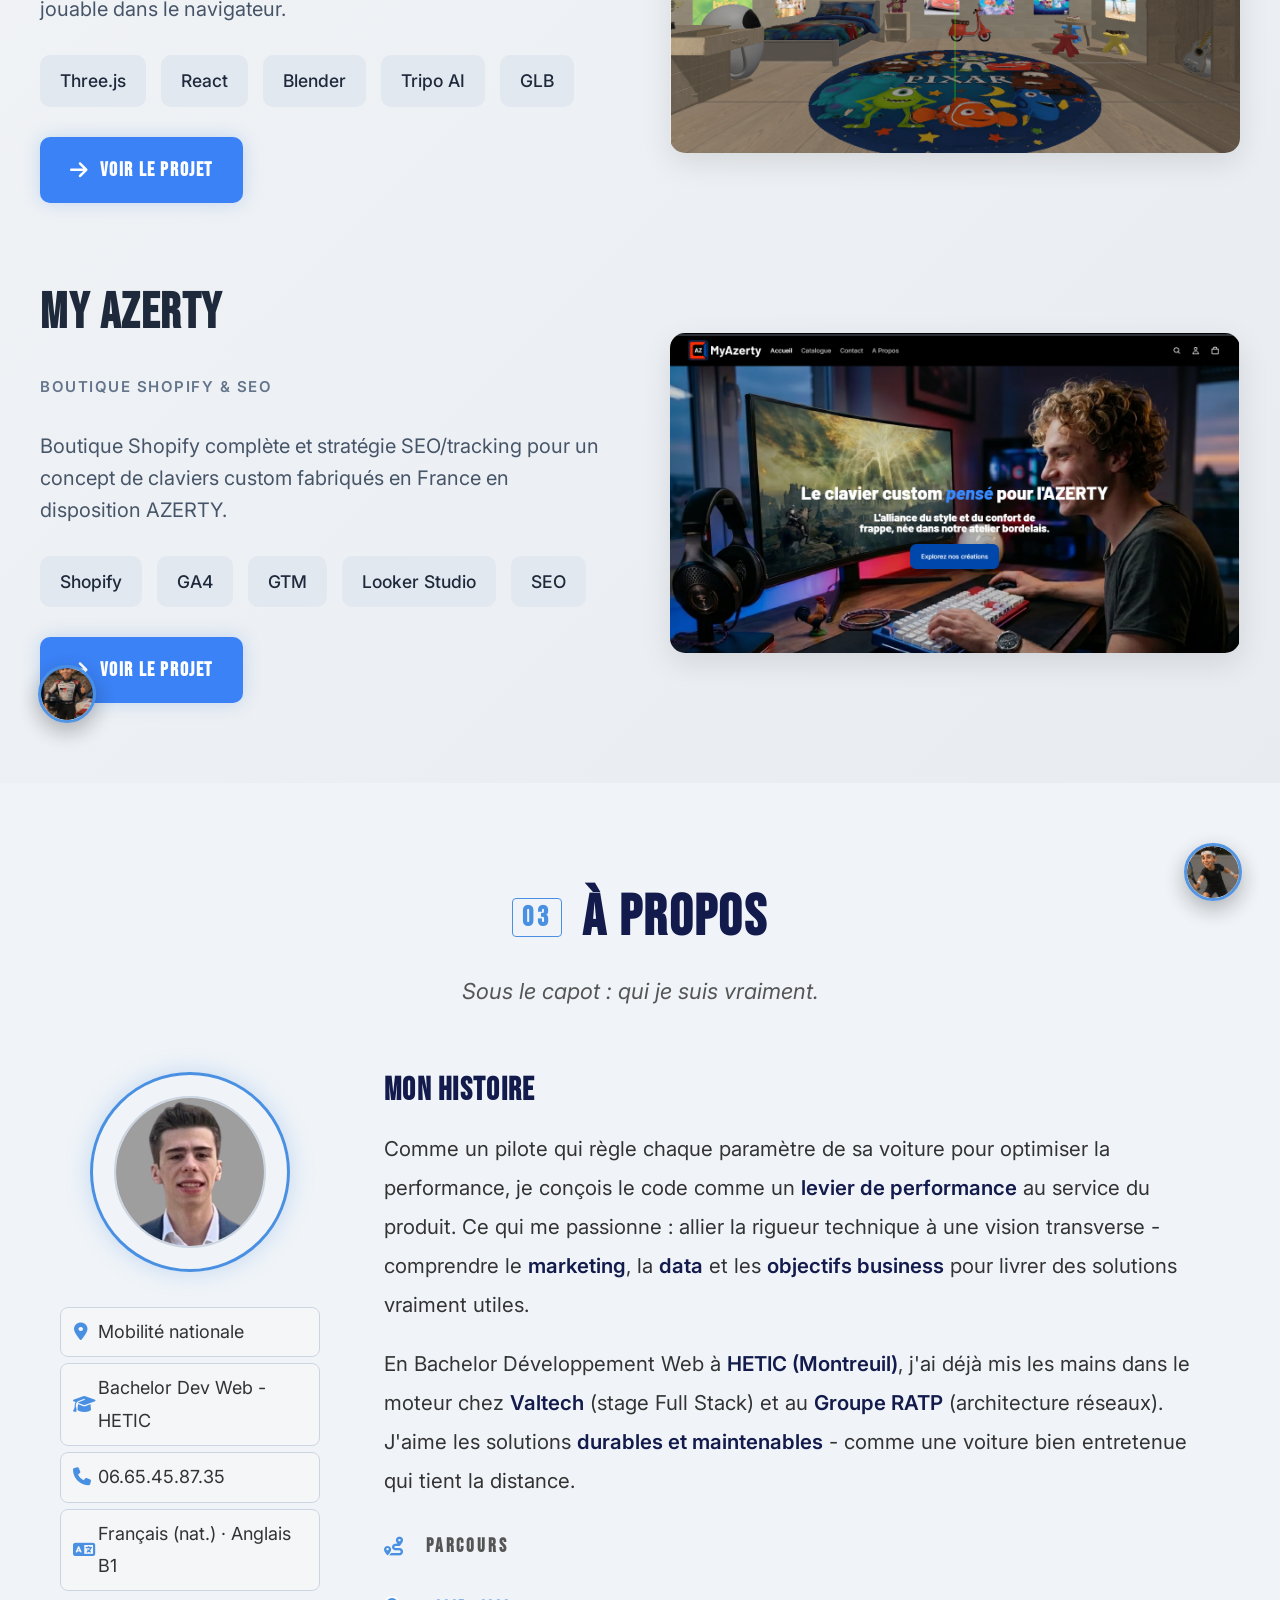
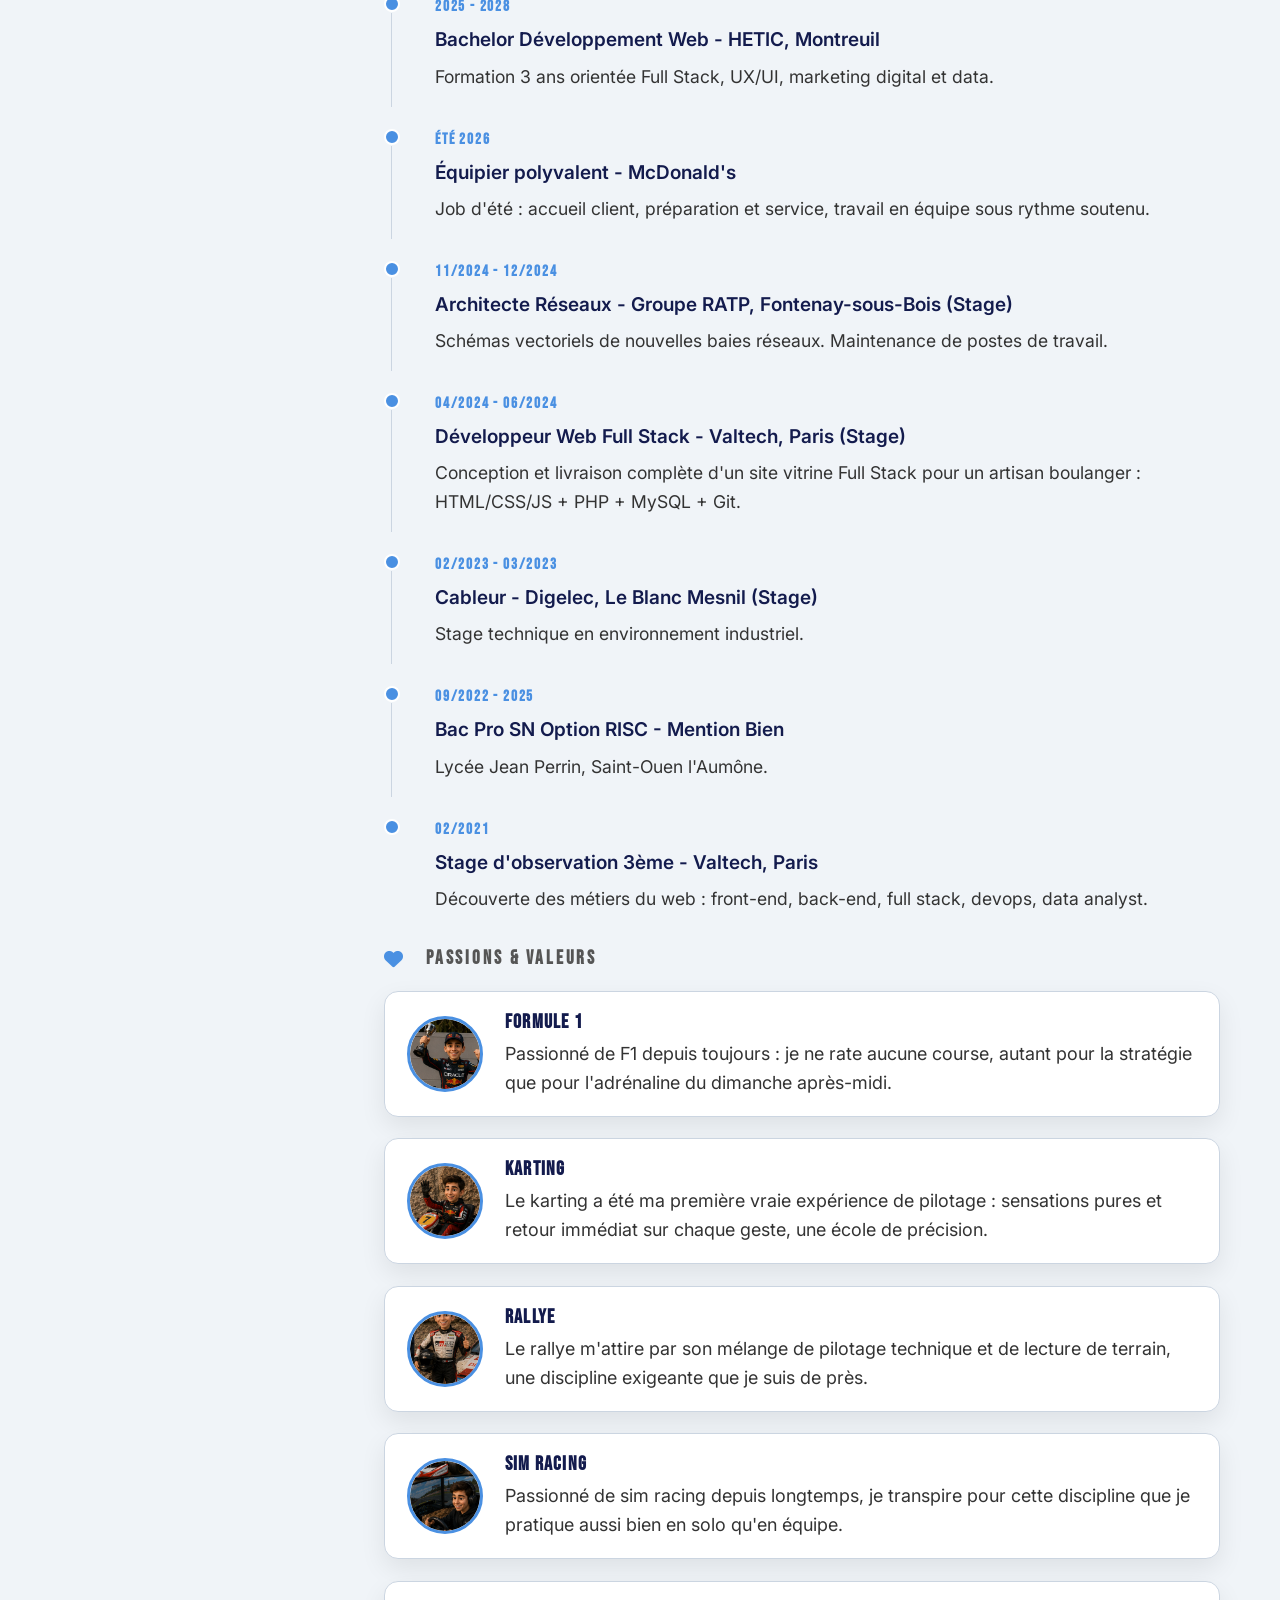
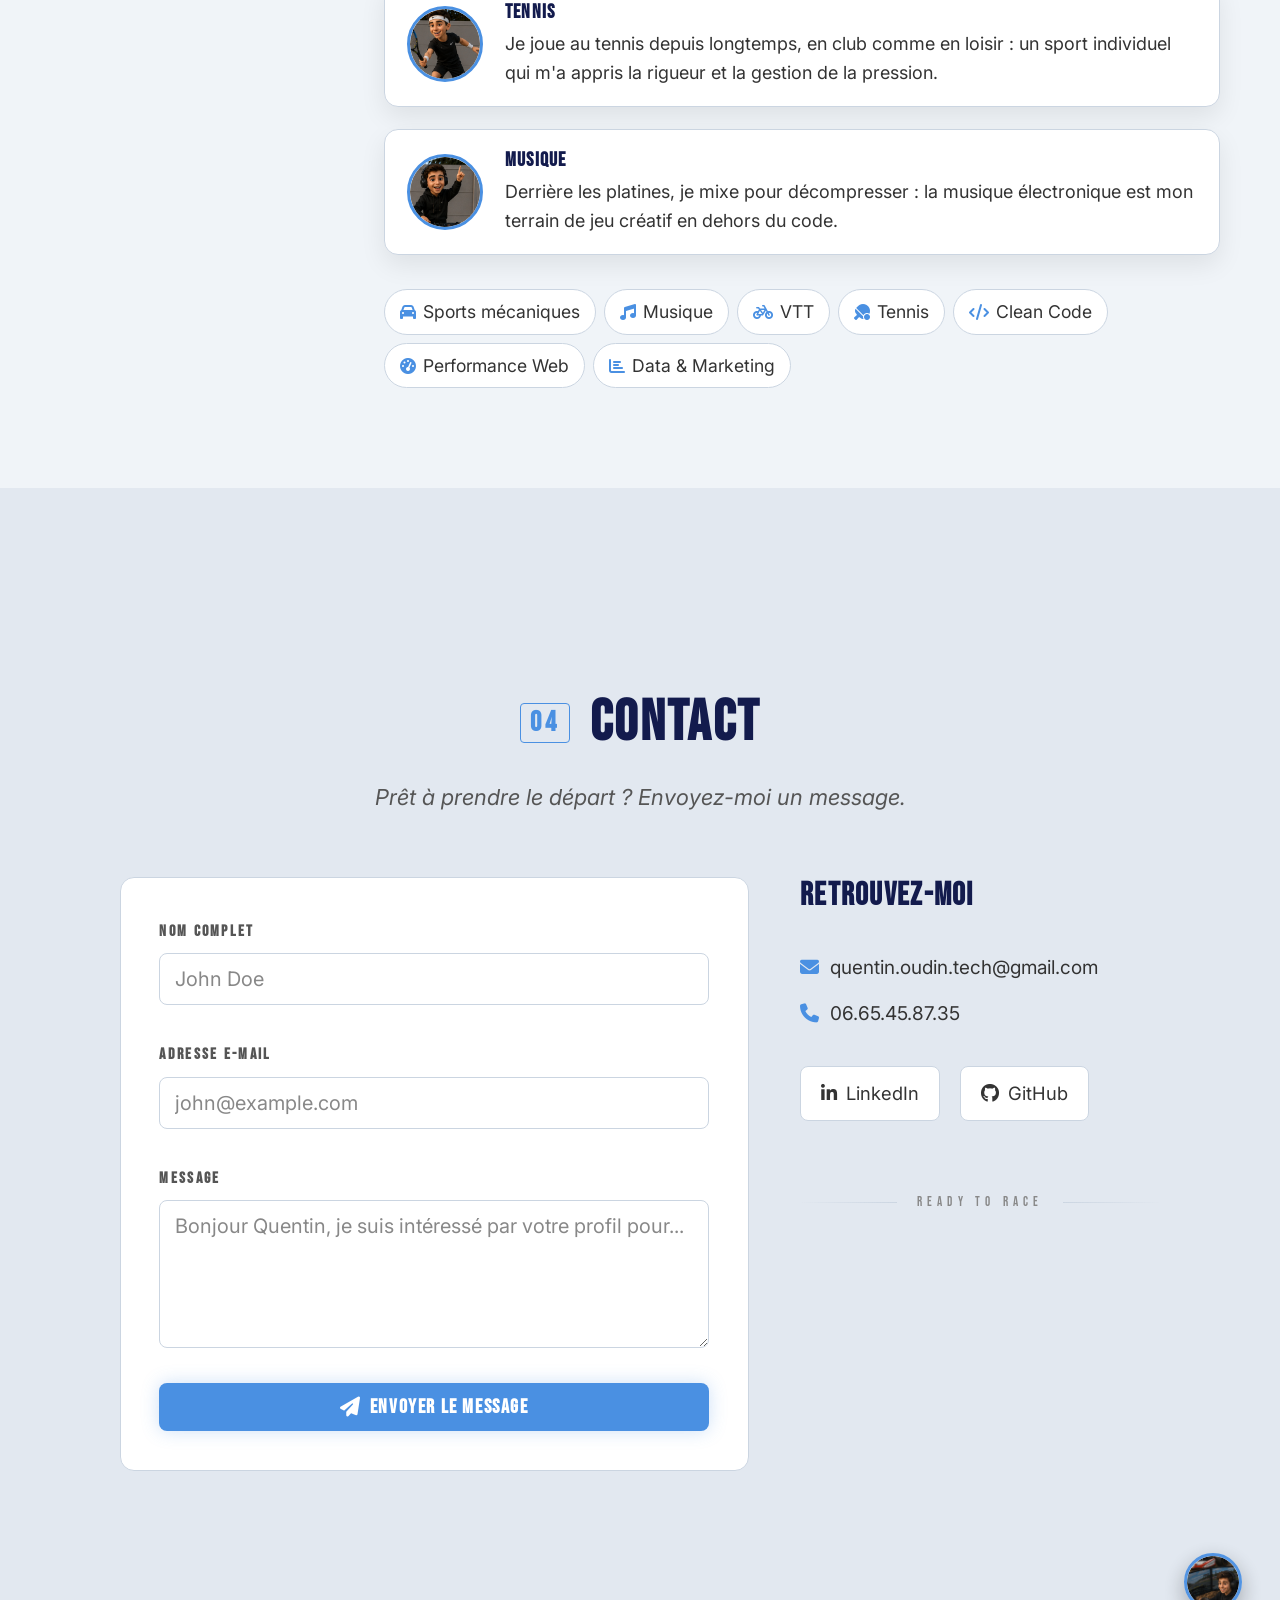
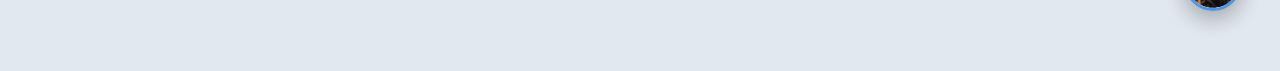
==== commit 46c01c50: "feat: add project detail pages, media, and content overhaul - Add Boulangerie and Pit Stop Challenge" ====
--- a/index.html
+++ b/index.html
@@ -1,4 +1,4 @@
-<!DOCTYPE html>
+﻿<!DOCTYPE html>
 <html lang="fr">
 <head>
   <meta charset="UTF-8" />
@@ -91,10 +91,10 @@
         </a>
         <a href="/quentin_oudin_cv.pdf" target="_blank" rel="noopener noreferrer" class="nav-social-link" aria-label="Télécharger CV">
           <svg viewBox="0 0 24 24" xmlns="http://www.w3.org/2000/svg" width="20" height="20" fill="currentColor">
-            <!-- Document PDF avec fond -->
+            <!-- Document CV avec fond -->
             <rect x="3" y="2" width="18" height="20" rx="1.5" fill="currentColor" opacity="0.1" stroke="currentColor" stroke-width="1.5"/>
-            <!-- Texte PDF -->
-            <text x="12" y="15" text-anchor="middle" font-family="system-ui, Arial, sans-serif" font-size="9" font-weight="900" fill="currentColor">PDF</text>
+            <!-- Texte CV -->
+            <text x="12" y="15" text-anchor="middle" font-family="system-ui, Arial, sans-serif" font-size="9" font-weight="900" fill="currentColor">CV</text>
           </svg>
         </a>
       </div>
@@ -119,11 +119,14 @@
 
       <div class="hero-grid" aria-hidden="true"></div>
 
+      <img class="mini-me mini-me--trophy" src="assets/images/about/mini-me/trophy.png" alt="" aria-hidden="true" loading="lazy">
+      <img class="mini-me mini-me--dj" src="assets/images/about/mini-me/dj.png" alt="" aria-hidden="true" loading="lazy">
+
       <div class="hero-content">
 
         <div class="hero-badge">
           <span class="badge-dot"></span>
-          Disponible pour un stage/alternance à partir de juin 2026
+          Disponible pour une alternance
         </div>
 
         <h1 id="hero-title" class="hero-title">
@@ -160,6 +163,9 @@
     ========================================== -->
     <section id="projets" class="section projects-section-new" aria-labelledby="projects-title">
 
+      <img class="mini-me mini-me--karting" src="assets/images/about/mini-me/karting.png" alt="" aria-hidden="true" loading="lazy">
+      <img class="mini-me mini-me--rally" src="assets/images/about/mini-me/rally.png" alt="" aria-hidden="true" loading="lazy">
+
       <div class="section-header">
         <h2 id="projects-title" class="section-title">
           <span class="section-number">02</span> Mes Projets
@@ -169,240 +175,147 @@
 
       <div class="projects-container">
 
-        <!-- PROJET 1 : CAR VALUE TRACKER -->
+        <!-- PROJET 1 : BOULANGERIE -->
+        <article class="project-item project-item--text-left" aria-label="Projet : Boulangerie">
+          <div class="project-content">
+            <div class="project-text">
+              <div class="project-header">
+                <h3 class="project-title">Boulangerie</h3>
+              </div>
+              <p class="project-context">Stage développeur Full Stack</p>
+              <p class="project-description">
+                Mon stage en tant que développeur Full Stack chez Valtech : conception et développement d'un site vitrine complet pour un artisan boulanger, du catalogue produits aux avis clients.
+              </p>
+              <div class="project-tech-stack">
+                <span class="tech-tag">HTML</span>
+                <span class="tech-tag">CSS</span>
+                <span class="tech-tag">JavaScript</span>
+                <span class="tech-tag">Bootstrap</span>
+              </div>
+              <a class="btn btn-primary btn-project" href="project-boulangerie.html">
+                <i class="fas fa-arrow-right"></i> Voir le projet
+              </a>
+            </div>
+          </div>
+          <div class="project-media">
+            <div class="media-placeholder media-placeholder--boulangerie">
+              <img src="assets/images/projects/boulangerie/produits.png" alt="Page produits du site vitrine de la boulangerie" class="project-screenshot" loading="lazy">
+            </div>
+          </div>
+        </article>
+
+        <!-- PROJET 2 : PIT STOP CHALLENGE -->
+        <article class="project-item project-item--text-right" aria-label="Projet : Pit Stop Challenge">
+          <div class="project-media">
+            <div class="media-placeholder media-placeholder--pitstop">
+              <img src="assets/images/projects/pit-stop-challenge/run-2.png" alt="Écran de résultat du Pit Stop Challenge" class="project-screenshot project-screenshot--portrait" loading="lazy">
+            </div>
+          </div>
+          <div class="project-content">
+            <div class="project-text">
+              <div class="project-header">
+                <h3 class="project-title">Pit Stop Challenge</h3>
+              </div>
+              <p class="project-context">Mini-jeu de réflexes</p>
+              <p class="project-description">
+                Un mini-jeu de réflexes inspiré des arrêts au stand en F1 : cliquer sur les 4 roues le plus rapidement possible pour réaliser le meilleur temps.
+              </p>
+              <div class="project-tech-stack">
+                <span class="tech-tag">Google AI Studio</span>
+              </div>
+              <a class="btn btn-primary btn-project" href="project-pit-stop-challenge.html">
+                <i class="fas fa-arrow-right"></i> Voir le projet
+              </a>
+            </div>
+          </div>
+        </article>
+
+        <!-- PROJET 3 : CAR VALUE TRACKER -->
         <article class="project-item project-item--text-left" aria-label="Projet : Car Value Tracker">
           <div class="project-content">
             <div class="project-text">
               <div class="project-header">
                 <h3 class="project-title">Car Value Tracker</h3>
-                <span class="badge badge-status badge-personal">Personnel</span>
-                <span class="badge badge-progress badge-ongoing">En cours</span>
-              </div>
-              <p class="project-context">Application</p>
+              </div>
+              <p class="project-context">Estimation auto & suivi de cote (en cours de dev)</p>
               <p class="project-description">
-                Application Full-Stack d'évaluation automobile. Conception de l'architecture BDD, intégration de l'API Argus pour les données en temps réel, et solution de paiement sécurisée.
+                Projet encore en cours de développement : créer des alertes personnalisées, suivre l'évolution de son garage et générer un rapport PDF personnalisé par véhicule pour bien acheter sa voiture.
               </p>
               <div class="project-tech-stack">
-                <span class="tech-tag">React</span>
-                <span class="tech-tag">Tailwind CSS</span>
+                <span class="tech-tag">Lovable</span>
                 <span class="tech-tag">Supabase</span>
-                <span class="tech-tag">PostgreSQL</span>
-                <span class="tech-tag">API REST</span>
-              </div>
-              <a href="#" class="btn btn-primary btn-project">
+                <span class="tech-tag">Stripe</span>
+                <span class="tech-tag">Gmail</span>
+                <span class="tech-tag">Figma</span>
+              </div>
+              <a class="btn btn-primary btn-project" href="project-car-value-tracker.html">
                 <i class="fas fa-arrow-right"></i> Voir le projet
               </a>
             </div>
           </div>
           <div class="project-media">
-            <div class="media-placeholder" style="background: linear-gradient(135deg, #667eea 0%, #764ba2 100%);">
-              <span class="media-icon">📺</span>
-              <span class="media-text">Vidéo bientôt</span>
+            <div class="media-placeholder media-placeholder--cvt">
+              <img src="assets/images/projects/car-value-tracker/accueil.png" alt="Écran d'accueil de Car Value Tracker" class="project-screenshot project-screenshot--portrait" loading="lazy">
             </div>
           </div>
         </article>
 
-        <!-- PROJET 2 : PIXAR QUEST -->
+        <!-- PROJET 4 : PIXAR QUEST -->
         <article class="project-item project-item--text-right" aria-label="Projet : Pixar Quest">
           <div class="project-media">
-            <div class="media-placeholder" style="background: linear-gradient(135deg, #f093fb 0%, #f5576c 100%);">
-              <span class="media-icon">🎮</span>
-              <span class="media-text">Vidéo bientôt</span>
+            <div class="media-placeholder media-placeholder--pixar">
+              <img src="assets/images/projects/pixar-quest/accueil.png" alt="Scène 3D de la chambre Pixar Quest" class="project-screenshot" loading="lazy">
             </div>
           </div>
           <div class="project-content">
             <div class="project-text">
               <div class="project-header">
                 <h3 class="project-title">Pixar Quest</h3>
-                <span class="badge badge-status badge-academic">Académique</span>
-                <span class="badge badge-progress badge-completed">Terminée</span>
-              </div>
-              <p class="project-context">Jeu 3D</p>
+              </div>
+              <p class="project-context">Jeu 3D interactif</p>
               <p class="project-description">
-                Jeu interactif 3D en navigateur. Game design, modélisation des scènes interactives et forte optimisation des performances graphiques multi-configurations.
+                Une chambre d'enfant peuplée de 20 objets cachés à relier à des films Pixar, pensée comme une chasse aux références jouable dans le navigateur.
               </p>
               <div class="project-tech-stack">
                 <span class="tech-tag">Three.js</span>
-                <span class="tech-tag">JavaScript</span>
-                <span class="tech-tag">HTML5/CSS3</span>
-              </div>
-              <a href="#" class="btn btn-primary btn-project">
+                <span class="tech-tag">React</span>
+                <span class="tech-tag">Blender</span>
+                <span class="tech-tag">Tripo AI</span>
+                <span class="tech-tag">GLB</span>
+              </div>
+              <a class="btn btn-primary btn-project" href="project-pixar-quest.html">
                 <i class="fas fa-arrow-right"></i> Voir le projet
               </a>
             </div>
           </div>
         </article>
 
-        <!-- PROJET 3 : MY AZERTY -->
+        <!-- PROJET 5 : MY AZERTY -->
         <article class="project-item project-item--text-left" aria-label="Projet : My Azerty">
           <div class="project-content">
             <div class="project-text">
               <div class="project-header">
                 <h3 class="project-title">My Azerty</h3>
-                <span class="badge badge-status badge-ecommerce">E-commerce</span>
-                <span class="badge badge-progress badge-completed">Terminée</span>
-              </div>
-              <p class="project-context">Boutique</p>
+              </div>
+              <p class="project-context">Boutique Shopify & SEO</p>
               <p class="project-description">
-                Configuration et développement d'une boutique de claviers mécaniques customisés. Stratégie de branding, intégration du tunnel d'achat et tracking des conversions.
+                Boutique Shopify complète et stratégie SEO/tracking pour un concept de claviers custom fabriqués en France en disposition AZERTY.
               </p>
               <div class="project-tech-stack">
                 <span class="tech-tag">Shopify</span>
-                <span class="tech-tag">UI/UX</span>
-                <span class="tech-tag">GTM/GA4</span>
-                <span class="tech-tag">Liquid</span>
-              </div>
-              <a href="#" class="btn btn-primary btn-project">
+                <span class="tech-tag">GA4</span>
+                <span class="tech-tag">GTM</span>
+                <span class="tech-tag">Looker Studio</span>
+                <span class="tech-tag">SEO</span>
+              </div>
+              <a class="btn btn-primary btn-project" href="project-my-azerty.html">
                 <i class="fas fa-arrow-right"></i> Voir le projet
               </a>
             </div>
           </div>
           <div class="project-media">
-            <div class="media-placeholder" style="background: linear-gradient(135deg, #4facfe 0%, #00f2fe 100%);">
-              <span class="media-icon">🛒</span>
-              <span class="media-text">Vidéo bientôt</span>
-            </div>
-          </div>
-        </article>
-
-      </div>
-
-      <!-- ANCIENNE GRILLE DE PROJETS (À SUPPRIMER APRÈS TEST) -->
-      <div class="projects-grid">
-
-        <!-- PROJET 1 -->
-        <article class="project-card" aria-label="Projet : Drive-to-Store Game">
-          <div class="card-header">
-            <h3 class="card-title">Drive-to-Store Game</h3>
-            <div class="card-badges">
-              <span class="badge badge-context badge-school">HETIC</span>
-              <span class="badge badge-status badge-done">Terminée</span>
-            </div>
-          </div>
-          <div class="card-body">
-            <div class="card-stack">
-              <span class="stack-tag">HTML5</span>
-              <span class="stack-tag">CSS3</span>
-              <span class="stack-tag">JavaScript</span>
-              <span class="stack-tag">Figma</span>
-            </div>
-            <div class="card-description">
-              <div class="desc-item">
-                <span class="desc-icon"><i class="fas fa-flag-checkered"></i></span>
-                <div>
-                  <strong>Problème initial :</strong>
-                  <p>Attirer une clientèle d'acheteurs en ligne vers des points de vente physiques via un jeu "instant gagnant" engageant et fidèle à l'image de marque.</p>
-                </div>
-              </div>
-              <div class="desc-item">
-                <span class="desc-icon"><i class="fas fa-wrench"></i></span>
-                <div>
-                  <strong>Outils utilisés :</strong>
-                  <p>Figma (wireframes, Design System), intégration HTML/CSS Mobile-first avec micro-interactions JS. Parcours UX : Inscription -> Jeu -> Gain -> Retrait en boutique.</p>
-                </div>
-              </div>
-              <div class="desc-item">
-                <span class="desc-icon"><i class="fas fa-graduation-cap"></i></span>
-                <div>
-                  <strong>Compétences acquises :</strong>
-                  <p>Stratégie UX Web-to-Store, prototypage Figma, conception UI/UX, intégration responsive Mobile-first, animation CSS et micro-interactions.</p>
-                </div>
-              </div>
-            </div>
-            <div class="card-actions">
-              <a href="#" class="btn btn-small btn-primary"><i class="fas fa-external-link-alt"></i> Lien Prod</a>
-              <a href="#" class="btn btn-small btn-ghost"><i class="fab fa-github"></i> Lien Code</a>
-            </div>
-          </div>
-        </article>
-
-        <!-- PROJET 2 -->
-        <article class="project-card" aria-label="Projet : Site Vitrine Boulangerie">
-          <div class="card-header">
-            <h3 class="card-title">Site Vitrine Boulangerie</h3>
-            <div class="card-badges">
-              <span class="badge badge-context badge-perso">Valtech - Stage</span>
-              <span class="badge badge-status badge-done">Terminée</span>
-            </div>
-          </div>
-          <div class="card-body">
-            <div class="card-stack">
-              <span class="stack-tag">HTML5</span>
-              <span class="stack-tag">CSS3</span>
-              <span class="stack-tag">Bootstrap</span>
-              <span class="stack-tag">JavaScript</span>
-              <span class="stack-tag">Git</span>
-            </div>
-            <div class="card-description">
-              <div class="desc-item">
-                <span class="desc-icon"><i class="fas fa-flag-checkered"></i></span>
-                <div>
-                  <strong>Problème initial :</strong>
-                  <p>Un artisan boulanger sans présence digitale avait besoin d'un site vitrine pour toucher de nouveaux clients et valoriser ses produits.</p>
-                </div>
-              </div>
-              <div class="desc-item">
-                <span class="desc-icon"><i class="fas fa-wrench"></i></span>
-                <div>
-                  <strong>Outils utilisés :</strong>
-                  <p>Front-end HTML/CSS/JS responsive, back-end PHP avec gestion BDD MySQL, déploiement et tests via Git/GitHub en équipe Valtech.</p>
-                </div>
-              </div>
-              <div class="desc-item">
-                <span class="desc-icon"><i class="fas fa-graduation-cap"></i></span>
-                <div>
-                  <strong>Compétences acquises :</strong>
-                  <p>Architecture Full Stack de bout en bout, gestion BDD relationnelle, tests techniques, débogage, déploiement. Livraison client en environnement professionnel.</p>
-                </div>
-              </div>
-            </div>
-            <div class="card-actions">
-              <a href="#" class="btn btn-small btn-primary"><i class="fas fa-external-link-alt"></i> Lien Prod</a>
-              <a href="#" class="btn btn-small btn-ghost"><i class="fab fa-github"></i> Lien Code</a>
-            </div>
-          </div>
-        </article>
-
-        <!-- PROJET 3 -->
-        <article class="project-card" aria-label="Projet : Pit Stop challenge">
-          <div class="card-header">
-            <h3 class="card-title">Pit Stop challenge</h3>
-            <div class="card-badges">
-              <span class="badge badge-context badge-school">Personnel</span>
-              <span class="badge badge-status badge-done">En cours </span>
-            </div>
-          </div>
-          <div class="card-body">
-            <div class="card-stack">
-              <span class="stack-tag">Google Ai studio</span>
-              
-            </div>
-            <div class="card-description">
-              <div class="desc-item">
-                <span class="desc-icon"><i class="fas fa-flag-checkered"></i></span>
-                <div>
-                  <strong>Problème initial :</strong>
-                  <p>je voulais créer un site web interactif avec l'aide de Google Ai studio tout en alliant ma paasion pour l'automobile. et les jeux de réactivité </p>
-                </div>
-              </div>
-              <div class="desc-item">
-                <span class="desc-icon"><i class="fas fa-wrench"></i></span>
-                <div>
-                  <strong>Outils utilisés :</strong>
-                  <p>Google Ai studio  et stytch pour les maquettes </p>
-                </div>
-              </div>
-              <div class="desc-item">
-                <span class="desc-icon"><i class="fas fa-graduation-cap"></i></span>
-                <div>
-                  <strong>Compétences acquises :</strong>
-                  <p>Premier vrai projet en No code, j'ai appris a comment bien prompter pour avoirr ce que l'on imaginais sur son interface</p>
-                </div>
-              </div>
-            </div>
-            <div class="card-actions">
-              <a href="#" class="btn btn-small btn-primary"><i class="fas fa-external-link-alt"></i> Lien Prod</a>
-              <a href="#" class="btn btn-small btn-ghost"><i class="fab fa-github"></i> Lien Code</a>
+            <div class="media-placeholder media-placeholder--azerty">
+              <img src="assets/images/projects/my-azerty/accueil.png" alt="Page d'accueil de la boutique My Azerty" class="project-screenshot" loading="lazy">
             </div>
           </div>
         </article>
@@ -415,6 +328,8 @@
       SECTION 3 : À PROPOS
     ========================================== -->
     <section id="apropos" class="section about-section" aria-labelledby="about-title">
+
+      <img class="mini-me mini-me--tennis" src="assets/images/about/mini-me/tennis.png" alt="" aria-hidden="true" loading="lazy">
 
       <div class="section-header">
         <h2 id="about-title" class="section-title">
@@ -431,27 +346,23 @@
             <div class="rim-outer">
               <div class="rim-inner">
                 <img
-                  src="https://placehold.co/250x250/1a1a1a/ffffff?text=Q.O"
+                  src="assets/images/profile-photo.png"
                   alt="Portrait de Quentin Oudin, développeur Full Stack"
                   class="profile-photo"
                 />
               </div>
-              <div class="rim-spokes" aria-hidden="true">
-                <span></span><span></span><span></span>
-                <span></span><span></span><span></span>
-              </div>
             </div>
           </div>
 
           <div class="about-quick-info">
             <div class="quick-item">
-              <i class="fas fa-map-marker-alt"></i> Paris et sa périphérie
+              <i class="fas fa-map-marker-alt"></i> Mobilité nationale
             </div>
             <div class="quick-item">
               <i class="fas fa-graduation-cap"></i> Bachelor Dev Web - HETIC
             </div>
             <div class="quick-item">
-              <i class="fas fa-phone"></i> 06.65.45.87.55
+              <i class="fas fa-phone"></i> 06.65.45.87.35
             </div>
             <div class="quick-item">
               <i class="fas fa-language"></i> Français (nat.) · Anglais B1
@@ -483,18 +394,18 @@
             <div class="timeline-item">
               <div class="timeline-dot"></div>
               <div class="timeline-content">
-                <span class="timeline-date">03/2026 - 06/2026</span>
-                <strong>Développeur Front-End / UX Designer - HETIC</strong>
-                <p>Création d'un jeu "instant gagnant" Drive-to-Store : stratégie UX, Design System Figma, intégration HTML/CSS Mobile-first enrichie de micro-interactions.</p>
+                <span class="timeline-date">2025 - 2028</span>
+                <strong>Bachelor Développement Web - HETIC, Montreuil</strong>
+                <p>Formation 3 ans orientée Full Stack, UX/UI, marketing digital et data.</p>
               </div>
             </div>
 
             <div class="timeline-item">
               <div class="timeline-dot"></div>
               <div class="timeline-content">
-                <span class="timeline-date">2025 - 2028</span>
-                <strong>Bachelor Développement Web - HETIC, Montreuil</strong>
-                <p>Formation 3 ans orientée Full Stack, UX/UI, marketing digital et data.</p>
+                <span class="timeline-date">Été 2026</span>
+                <strong>Équipier polyvalent - McDonald's</strong>
+                <p>Job d'été : accueil client, préparation et service, travail en équipe sous rythme soutenu.</p>
               </div>
             </div>
 
@@ -547,6 +458,57 @@
 
           <div class="passions">
             <h4 class="passions-title"><i class="fas fa-heart"></i> Passions & Valeurs</h4>
+
+            <div class="passion-reveal">
+              <article class="passion-card passion-card--left">
+                <img src="assets/images/about/mini-me/trophy.png" alt="Quentin Oudin passionné de Formule 1" loading="lazy">
+                <div class="passion-card__text">
+                  <h5>Formule 1</h5>
+                  <p>Passionné de F1 depuis toujours : je ne rate aucune course, autant pour la stratégie que pour l'adrénaline du dimanche après-midi.</p>
+                </div>
+              </article>
+
+              <article class="passion-card passion-card--right">
+                <img src="assets/images/about/mini-me/karting.png" alt="Quentin Oudin en karting" loading="lazy">
+                <div class="passion-card__text">
+                  <h5>Karting</h5>
+                  <p>Le karting a été ma première vraie expérience de pilotage : sensations pures et retour immédiat sur chaque geste, une école de précision.</p>
+                </div>
+              </article>
+
+              <article class="passion-card passion-card--left">
+                <img src="assets/images/about/mini-me/rally.png" alt="Quentin Oudin passionné de rallye" loading="lazy">
+                <div class="passion-card__text">
+                  <h5>Rallye</h5>
+                  <p>Le rallye m'attire par son mélange de pilotage technique et de lecture de terrain, une discipline exigeante que je suis de près.</p>
+                </div>
+              </article>
+
+              <article class="passion-card passion-card--right">
+                <img src="assets/images/about/mini-me/simracing.png" alt="Quentin Oudin en sim racing" loading="lazy">
+                <div class="passion-card__text">
+                  <h5>Sim Racing</h5>
+                  <p>Passionné de sim racing depuis longtemps, je transpire pour cette discipline que je pratique aussi bien en solo qu'en équipe.</p>
+                </div>
+              </article>
+
+              <article class="passion-card passion-card--left">
+                <img src="assets/images/about/mini-me/tennis.png" alt="Quentin Oudin au tennis" loading="lazy">
+                <div class="passion-card__text">
+                  <h5>Tennis</h5>
+                  <p>Je joue au tennis depuis longtemps, en club comme en loisir : un sport individuel qui m'a appris la rigueur et la gestion de la pression.</p>
+                </div>
+              </article>
+
+              <article class="passion-card passion-card--right">
+                <img src="assets/images/about/mini-me/dj.png" alt="Quentin Oudin en train de mixer" loading="lazy">
+                <div class="passion-card__text">
+                  <h5>Musique</h5>
+                  <p>Derrière les platines, je mixe pour décompresser : la musique électronique est mon terrain de jeu créatif en dehors du code.</p>
+                </div>
+              </article>
+            </div>
+
             <div class="passion-tags">
               <span class="passion-tag"><i class="fas fa-car"></i> Sports mécaniques</span>
               <span class="passion-tag"><i class="fas fa-music"></i> Musique</span>
@@ -568,6 +530,8 @@
     ========================================== -->
     <section id="contact" class="section contact-section" aria-labelledby="contact-title">
 
+      <img class="mini-me mini-me--simracing" src="assets/images/about/mini-me/simracing.png" alt="" aria-hidden="true" loading="lazy">
+
       <div class="section-header">
         <h2 id="contact-title" class="section-title">
           <span class="section-number">04</span> Contact
@@ -615,28 +579,20 @@
           <ul class="contact-details" role="list">
             <li>
               <i class="fas fa-envelope" aria-hidden="true"></i>
-              <a href="mailto:quentin.oudin@email.com">Mail</a>
+              <a href="mailto:quentin.oudin.tech@gmail.com">quentin.oudin.tech@gmail.com</a>
             </li>
             <li>
               <i class="fas fa-phone" aria-hidden="true"></i>
-              <span>06.65.45.87.55</span>
-            </li>
-            <li>
-              <i class="fas fa-map-marker-alt" aria-hidden="true"></i>
-              <span>Paris et sa périphérie</span>
-            </li>
-            <li>
-              <i class="fas fa-globe" aria-hidden="true"></i>
-              <a href="#" target="_blank" rel="noopener noreferrer">Portfolio</a>
+              <span>06.65.45.87.35</span>
             </li>
           </ul>
 
           <div class="social-links" aria-label="Réseaux sociaux">
-            <a href="https://linkedin.com" target="_blank" rel="noopener noreferrer" class="social-btn">
+            <a href="https://linkedin.com/in/quentinoudin" target="_blank" rel="noopener noreferrer" class="social-btn">
               <i class="fab fa-linkedin-in"></i>
               <span>LinkedIn</span>
             </a>
-            <a href="https://github.com" target="_blank" rel="noopener noreferrer" class="social-btn">
+            <a href="https://github.com/quentinoudin" target="_blank" rel="noopener noreferrer" class="social-btn">
               <i class="fab fa-github"></i>
               <span>GitHub</span>
             </a>
@@ -654,15 +610,6 @@
 
   </main>
 
-
-  <footer class="site-footer" role="contentinfo">
-    <p>
-      Conçu &amp; codé par <strong>Quentin Oudin</strong> - 2025
-      <span class="footer-separator" aria-hidden="true">//</span>
-      <i class="fas fa-code" aria-hidden="true"></i> HTML · CSS · JS pur
-    </p>
-  </footer>
-
   <script src="portfolio.js"></script>
 </body>
 </html>
--- a/style.css
+++ b/style.css
@@ -298,7 +298,7 @@
   margin-left: -14px;
   margin-top: -14px;
   will-change: transform, left, top;
-  color: var(--red);
+  color: #e00000;
 }
 
 #cursor-f1 svg {
@@ -850,6 +850,11 @@
 /* ================================================================
    11. À PROPOS
 ================================================================ */
+.about-section {
+  position: relative;
+  overflow: hidden;
+}
+
 .about-grid {
   display: grid;
   grid-template-columns: 260px 1fr;
@@ -894,22 +899,6 @@
   animation: rim-unrotate 22s linear infinite;
 }
 .profile-photo { width: 100%; height: 100%; object-fit: cover; }
-
-.rim-spokes { position: absolute; inset: 0; border-radius: 50%; pointer-events: none; }
-.rim-spokes span {
-  position: absolute;
-  top: 50%; left: 50%;
-  width: 80px; height: 2px;
-  background: linear-gradient(to right, transparent, var(--border));
-  transform-origin: left center;
-  margin-top: -1px;
-}
-.rim-spokes span:nth-child(1) { transform: rotate(0deg); }
-.rim-spokes span:nth-child(2) { transform: rotate(60deg); }
-.rim-spokes span:nth-child(3) { transform: rotate(120deg); }
-.rim-spokes span:nth-child(4) { transform: rotate(180deg); }
-.rim-spokes span:nth-child(5) { transform: rotate(240deg); }
-.rim-spokes span:nth-child(6) { transform: rotate(300deg); }
 
 /* Infos rapides */
 .about-quick-info {
@@ -1026,6 +1015,63 @@
 }
 .passions-title i { color: var(--red); }
 
+/* Galerie de passions : une photo + un texte par passion, révélées au scroll */
+.passion-reveal {
+  display: flex;
+  flex-direction: column;
+  gap: 1.1rem;
+  margin: 0 0 var(--s3);
+}
+
+.passion-card {
+  display: flex;
+  align-items: center;
+  gap: 1.1rem;
+  padding: 0.9rem 1.1rem;
+  border-radius: var(--r3);
+  background: var(--surface);
+  border: 1px solid var(--border);
+  box-shadow: 0 10px 26px rgba(0, 0, 0, 0.08);
+  opacity: 0;
+  transition: opacity 0.7s ease, transform 0.7s ease;
+  will-change: transform, opacity;
+}
+.passion-card--left  { transform: translateX(-32px); }
+.passion-card--right { transform: translateX(32px); }
+.passion-card.is-visible { opacity: 1; transform: translateX(0); }
+
+.passion-card img {
+  width: 76px;
+  height: 76px;
+  border-radius: 50%;
+  border: 3px solid var(--red);
+  flex-shrink: 0;
+  object-fit: cover;
+}
+
+.passion-card__text h5 {
+  font-family: var(--f-title);
+  font-size: 1rem;
+  letter-spacing: 0.06em;
+  text-transform: uppercase;
+  color: var(--t1);
+  margin-bottom: 0.3rem;
+}
+.passion-card__text p {
+  color: var(--t2);
+  font-size: 0.9rem;
+  line-height: 1.6;
+  margin: 0;
+}
+
+@media (prefers-reduced-motion: reduce) {
+  .passion-card { transition: none; opacity: 1; transform: none; }
+}
+
+@media (max-width: 540px) {
+  .passion-card { flex-direction: column; text-align: center; }
+}
+
 .passion-tags { display: flex; flex-wrap: wrap; gap: 8px; }
 
 .passion-tag {
@@ -1052,6 +1098,8 @@
   background: var(--bg-alt);
   width: 100%;
   max-width: 100%;
+  position: relative;
+  overflow: hidden;
 }
 .contact-section > .section-header,
 .contact-section > .contact-grid {
@@ -1125,6 +1173,7 @@
   padding: 13px 16px;
   font-size: 0.95rem;
 }
+.form-confirmation[hidden] { display: none; }
 .form-confirmation i { font-size: 1.2rem; flex-shrink: 0; }
 
 /* Infos contact */
@@ -1567,10 +1616,12 @@
 /* FOOTER OVERRIDES */
 .site-footer {
   background: #131B4D !important;
-  color: #d0d0d0 !important;
+  color: #e8ecf5 !important;
   border-top: none !important;
 }
+.site-footer p { color: #e8ecf5 !important; }
 .site-footer strong { color: #ffffff !important; }
+.site-footer .footer-separator { color: var(--red) !important; }
 
 /* MISC HARDCODED COLORS REPLACEMENT */
 .tacho-rpm #rpm-display { color: #131B4D !important; }
@@ -1578,9 +1629,6 @@
 .splash-label { color: #555555 !important; }
 .speed-value { color: var(--red) !important; }
 
-/* CURSOR F1 */
-#cursor-f1 { color: var(--red) !important; }
-
 
 /* ================================================================
    NOUVELLE SECTION PROJETS - Z-PATTERN LAYOUT
@@ -1589,6 +1637,8 @@
 .projects-section-new {
   background: linear-gradient(135deg, #f8f9fa 0%, #e8ecf1 100%) !important;
   padding: 4rem 2rem !important;
+  position: relative;
+  overflow: hidden;
 }
 
 .projects-section-new .section-header {
@@ -1744,13 +1794,7 @@
   font-size: 0.875rem;
   font-weight: 500;
   border-radius: 0.5rem;
-  transition: all 0.3s ease;
-}
-
-.tech-tag:hover {
-  background: #3b82f6;
-  color: #ffffff;
-  transform: translateY(-2px);
+  cursor: default;
 }
 
 .btn-project {
@@ -1772,6 +1816,10 @@
   box-shadow: 0 4px 12px rgba(59, 130, 246, 0.3);
 }
 
+.btn-project:visited {
+  color: #ffffff !important;
+}
+
 .project-media {
   position: relative;
   width: 100%;
@@ -1802,6 +1850,26 @@
   opacity: 0.9;
 }
 
+.media-placeholder--cvt {
+  background: linear-gradient(135deg, #667eea 0%, #764ba2 100%);
+}
+
+.media-placeholder--pixar {
+  background: linear-gradient(135deg, #f093fb 0%, #f5576c 100%);
+}
+
+.media-placeholder--azerty {
+  background: linear-gradient(135deg, #4facfe 0%, #00f2fe 100%);
+}
+
+.media-placeholder--boulangerie {
+  background: linear-gradient(135deg, #f6b93b 0%, #e58e26 100%);
+}
+
+.media-placeholder--pitstop {
+  background: linear-gradient(135deg, #1e1e1e 0%, #cc0000 100%);
+}
+
 video,
 img {
   width: 100%;
@@ -1809,6 +1877,141 @@
   object-fit: cover;
 }
 
+.project-screenshot {
+  width: 100%;
+  height: 100%;
+  object-fit: cover;
+  display: block;
+}
+
+.project-screenshot--portrait {
+  object-fit: contain;
+  padding: 2rem clamp(2.5rem, 8vw, 5rem);
+  box-sizing: border-box;
+}
+
+/* Carrousel de captures d'écran — pages de détail projet */
+.screenshot-carousel {
+  position: relative;
+}
+.screenshot-carousel__viewport {
+  overflow: hidden;
+  border-radius: 0.9rem;
+  border: 1px solid rgba(147, 197, 253, 0.18);
+  box-shadow: 0 12px 30px rgba(2, 6, 23, 0.25);
+}
+.screenshot-carousel__track {
+  display: flex;
+  transition: transform 0.4s ease;
+}
+.screenshot-carousel__slide {
+  flex: 0 0 100%;
+  min-width: 0;
+}
+.screenshot-carousel__slide img {
+  width: 100%;
+  height: clamp(260px, 42vw, 420px);
+  object-fit: cover;
+  display: block;
+  cursor: zoom-in;
+}
+.screenshot-carousel__slide img.is-portrait {
+  object-fit: contain;
+  background: #0f172a;
+  padding: 1rem;
+}
+.screenshot-carousel__btn {
+  position: absolute;
+  top: 50%;
+  transform: translateY(-50%);
+  width: 2.6rem;
+  height: 2.6rem;
+  border-radius: 50%;
+  border: none;
+  background: rgba(15, 23, 42, 0.75);
+  color: #ffffff;
+  display: flex;
+  align-items: center;
+  justify-content: center;
+  cursor: pointer;
+  transition: background 0.2s ease, transform 0.2s ease;
+  font-size: 0.95rem;
+}
+.screenshot-carousel__btn:hover { background: rgba(59, 130, 246, 0.9); transform: translateY(-50%) scale(1.06); }
+.screenshot-carousel__btn--prev { left: 0.75rem; }
+.screenshot-carousel__btn--next { right: 0.75rem; }
+.screenshot-carousel__dots {
+  display: flex;
+  justify-content: center;
+  gap: 0.5rem;
+  margin-top: 0.85rem;
+}
+.screenshot-carousel__dot {
+  width: 0.55rem;
+  height: 0.55rem;
+  border-radius: 50%;
+  border: none;
+  background: rgba(148, 163, 184, 0.35);
+  cursor: pointer;
+  padding: 0;
+  transition: all 0.2s ease;
+}
+.screenshot-carousel__dot.is-active {
+  background: #3b82f6;
+  width: 1.4rem;
+  border-radius: 999px;
+}
+
+/* Lightbox — affichage d'une capture en grand */
+body.lightbox-open { overflow: hidden; }
+
+.lightbox-overlay {
+  position: fixed;
+  inset: 0;
+  background: rgba(5, 8, 20, 0.92);
+  display: flex;
+  align-items: center;
+  justify-content: center;
+  z-index: 10000;
+  padding: clamp(1.5rem, 5vw, 4rem);
+  opacity: 0;
+  visibility: hidden;
+  pointer-events: none;
+  transition: opacity 0.25s ease;
+}
+.lightbox-overlay.is-open {
+  opacity: 1;
+  visibility: visible;
+  pointer-events: all;
+}
+.lightbox-overlay img {
+  max-width: min(92vw, 1100px);
+  max-height: 88vh;
+  width: auto;
+  height: auto;
+  object-fit: contain;
+  border-radius: 0.75rem;
+  box-shadow: 0 30px 80px rgba(0, 0, 0, 0.5);
+}
+.lightbox-close {
+  position: absolute;
+  top: 1.25rem;
+  right: 1.5rem;
+  width: 2.75rem;
+  height: 2.75rem;
+  border-radius: 50%;
+  border: none;
+  background: rgba(255, 255, 255, 0.12);
+  color: #ffffff;
+  font-size: 1.2rem;
+  cursor: pointer;
+  display: flex;
+  align-items: center;
+  justify-content: center;
+  transition: background 0.2s ease;
+}
+.lightbox-close:hover { background: rgba(255, 255, 255, 0.25); }
+
 /* RESPONSIVE */
 @media (max-width: 768px) {
   .projects-section-new {
@@ -1858,4 +2061,54 @@
     padding: 0.4rem 0.8rem;
     font-size: 0.8rem;
   }
+}
+
+
+/* ================================================================
+   17. MINI-MOI — FIGURINES FLOTTANTES DÉCORATIVES
+   Petits portraits circulaires (extraits du collage "passions") qui
+   dérivent doucement dans plusieurs sections du site.
+================================================================ */
+.mini-me {
+  position: absolute;
+  width: 58px;
+  height: 58px;
+  border-radius: 50%;
+  border: 3px solid var(--red);
+  box-shadow: 0 8px 22px rgba(0, 0, 0, 0.3);
+  pointer-events: none;
+  z-index: 3;
+  opacity: 0.95;
+  object-fit: cover;
+  animation-name: mini-me-float;
+  animation-timing-function: ease-in-out;
+  animation-iteration-count: infinite;
+}
+
+@keyframes mini-me-float {
+  0%   { transform: translate(0, 0) rotate(0deg); }
+  25%  { transform: translate(8px, -10px) rotate(3deg); }
+  50%  { transform: translate(-5px, -16px) rotate(-2deg); }
+  75%  { transform: translate(-10px, -5px) rotate(2deg); }
+  100% { transform: translate(0, 0) rotate(0deg); }
+}
+
+/* Ancrées en pixels près des coins de section (pas en %) pour ne jamais
+   dériver au milieu d'une section haute et recouvrir du texte. La marge
+   tient compte de l'amplitude de l'animation ci-dessus pour ne pas être
+   rognées par l'overflow:hidden de la section. */
+.mini-me--trophy    { top: 90px;  right: 3%; animation-duration: 10s; }
+.mini-me--dj        { bottom: 60px; left: 3%; animation-duration: 12s; animation-delay: -3s; }
+.mini-me--karting   { top: 60px;  right: 3%; animation-duration: 11s; animation-delay: -6s; }
+.mini-me--rally     { bottom: 60px; left: 3%; animation-duration: 9s;  animation-delay: -2s; }
+.mini-me--tennis    { top: 60px;  right: 3%; animation-duration: 13s; animation-delay: -5s; }
+.mini-me--simracing { bottom: 60px; right: 3%; animation-duration: 10s; animation-delay: -8s; }
+
+@media (prefers-reduced-motion: reduce) {
+  .mini-me { animation: none; }
+}
+
+/* On masque les figurines flottantes sur petit écran pour ne pas encombrer le contenu */
+@media (max-width: 900px) {
+  .mini-me { display: none; }
 }
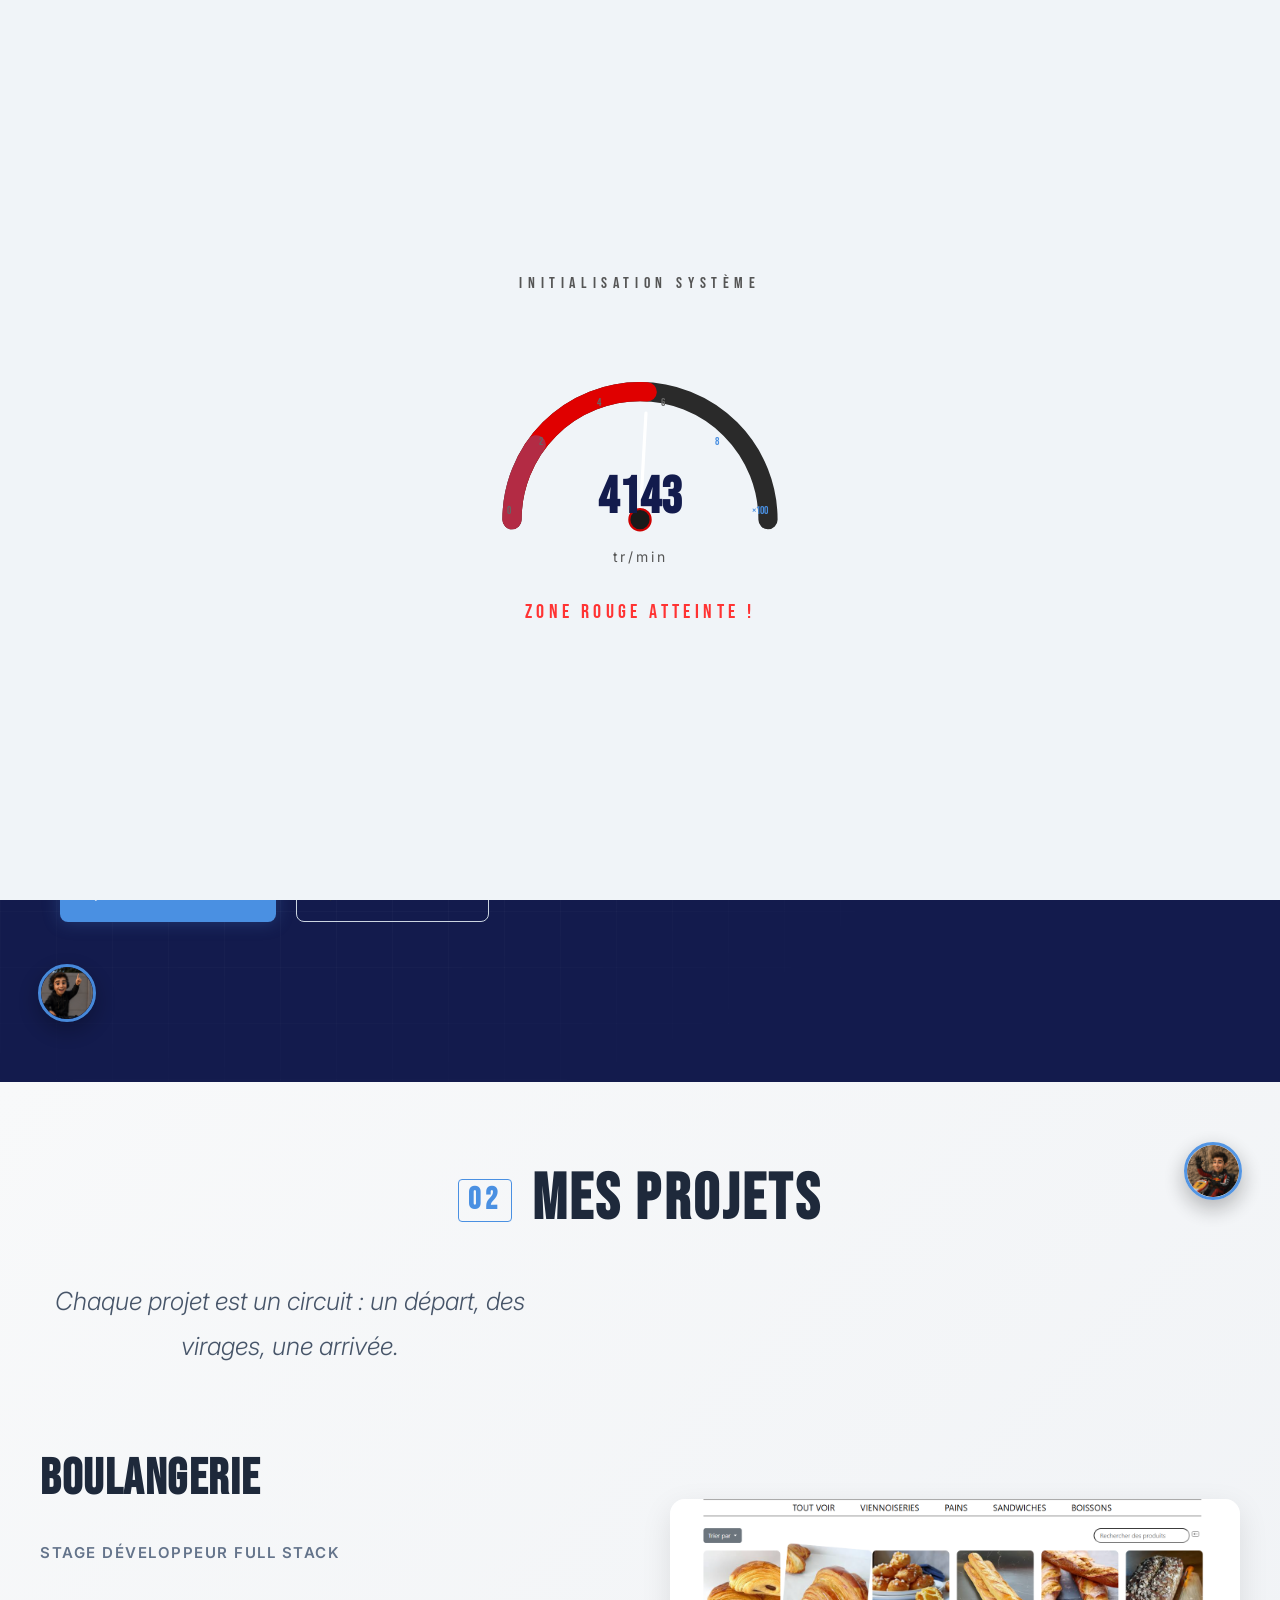
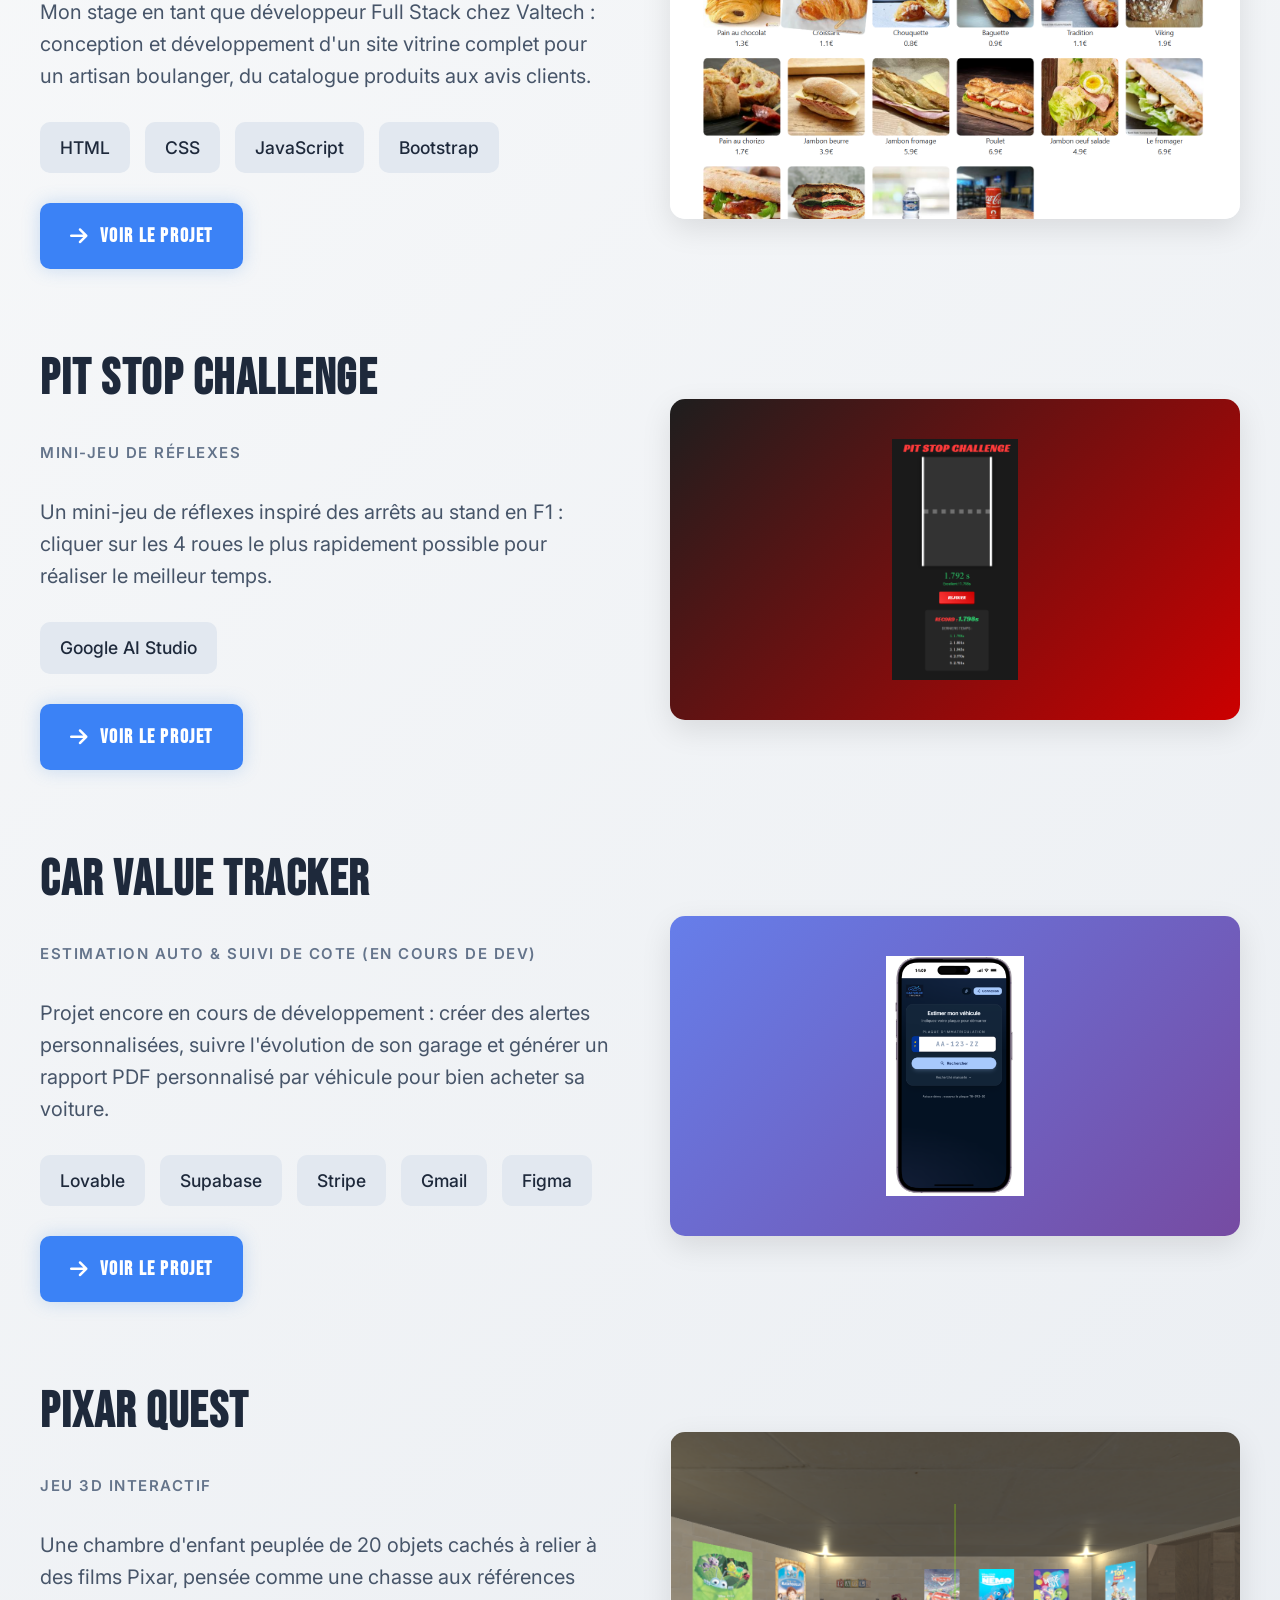
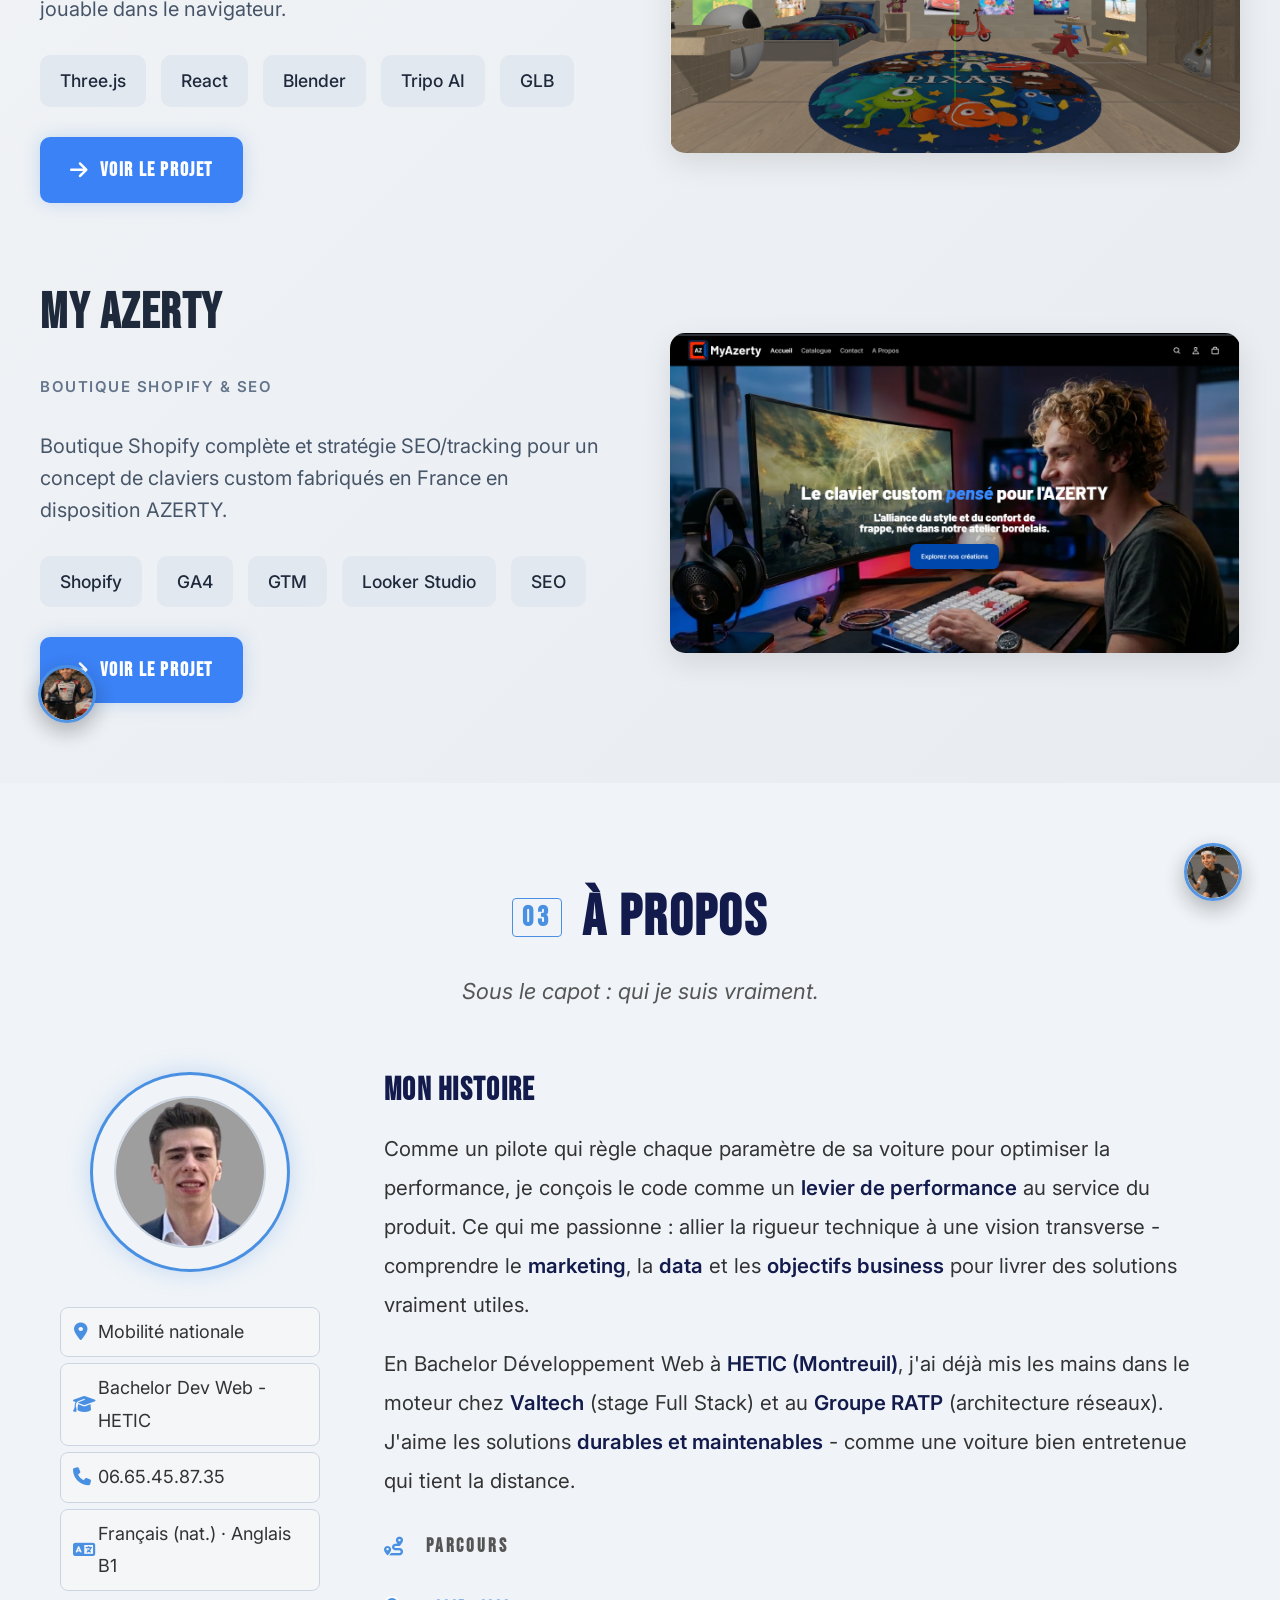
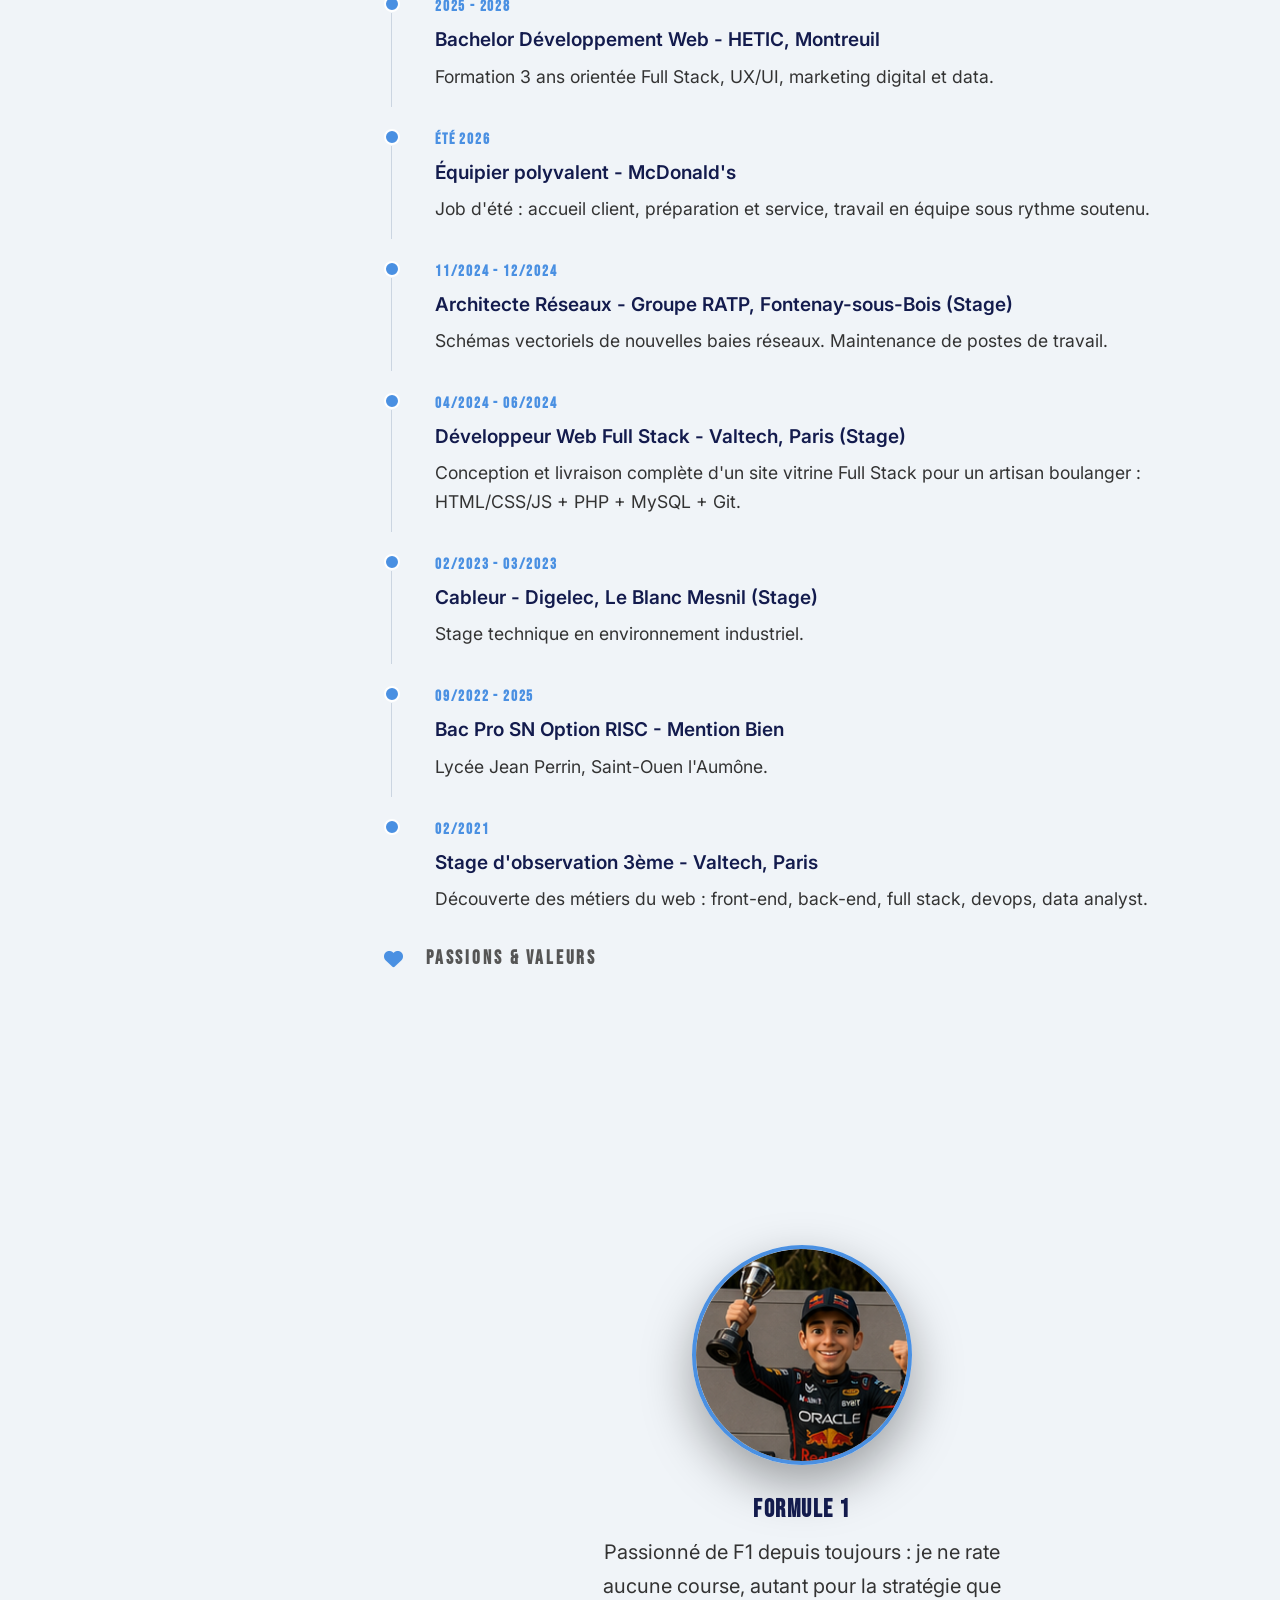
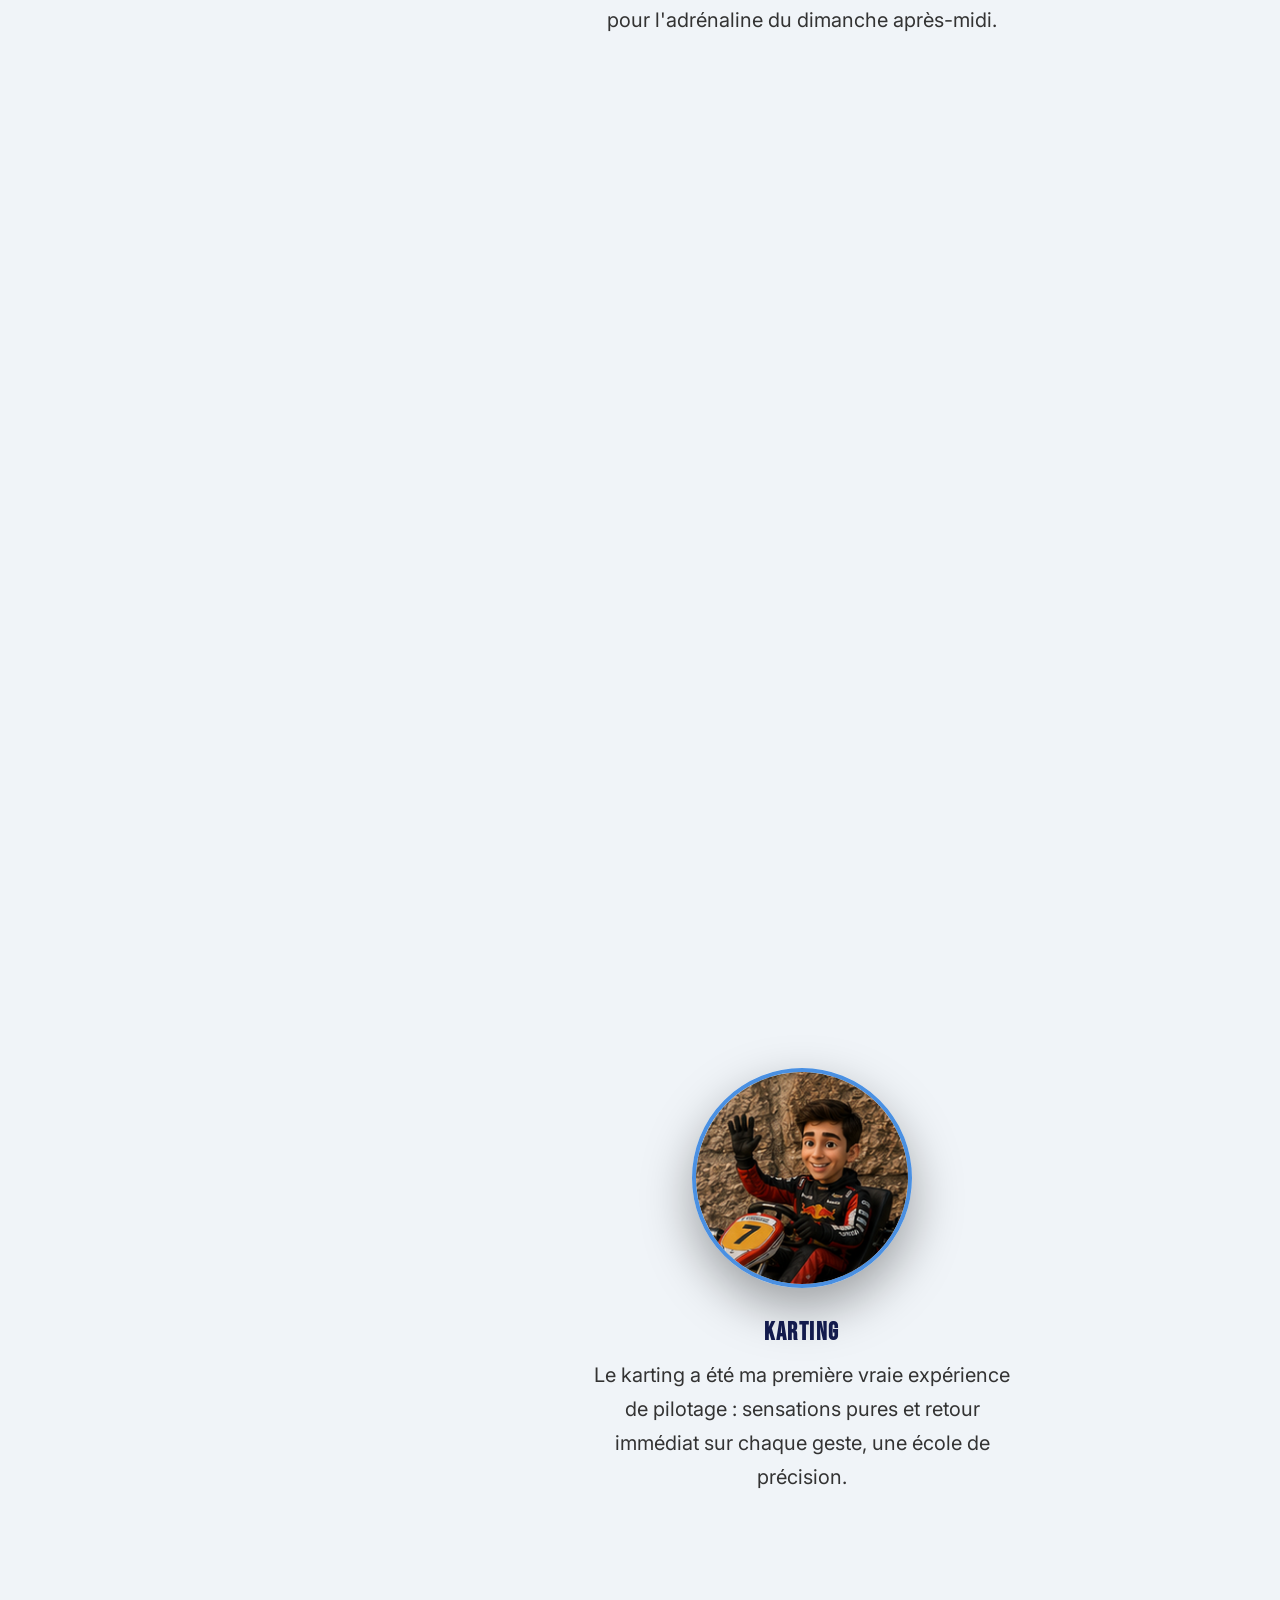
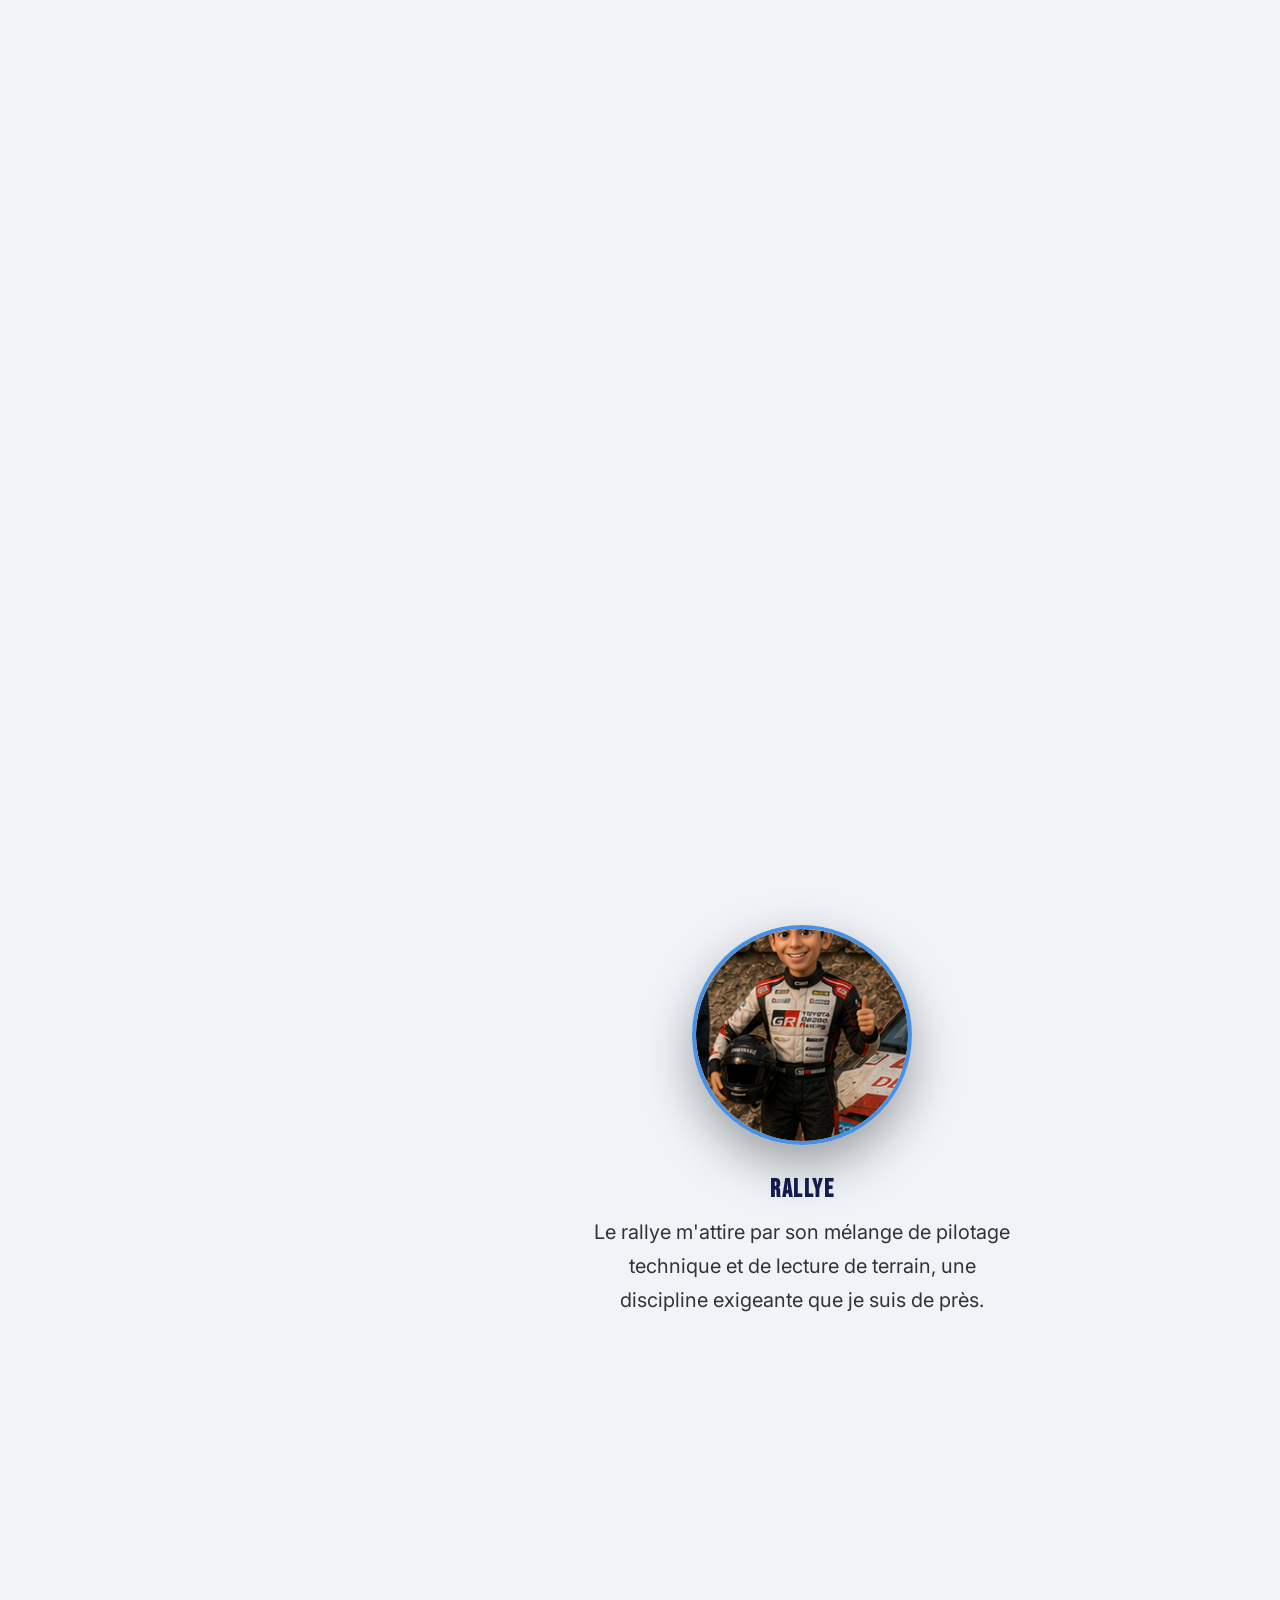
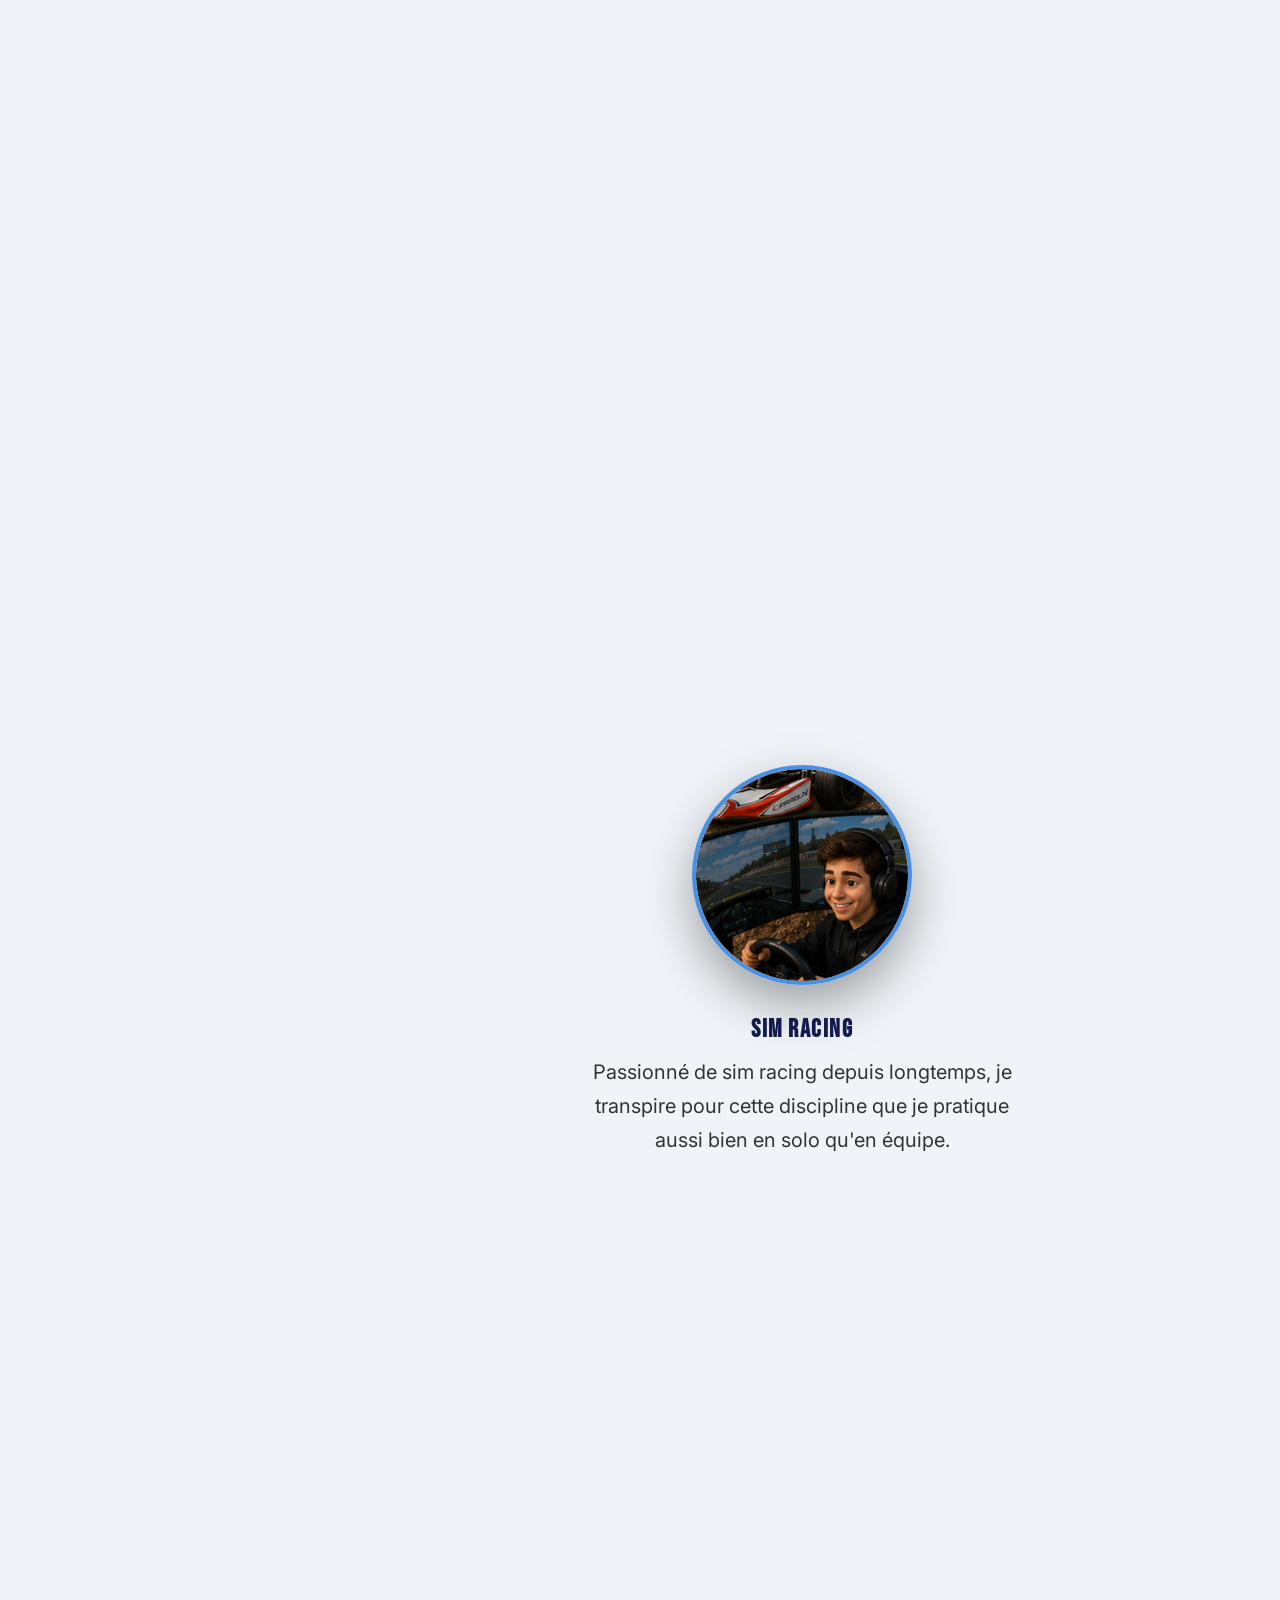
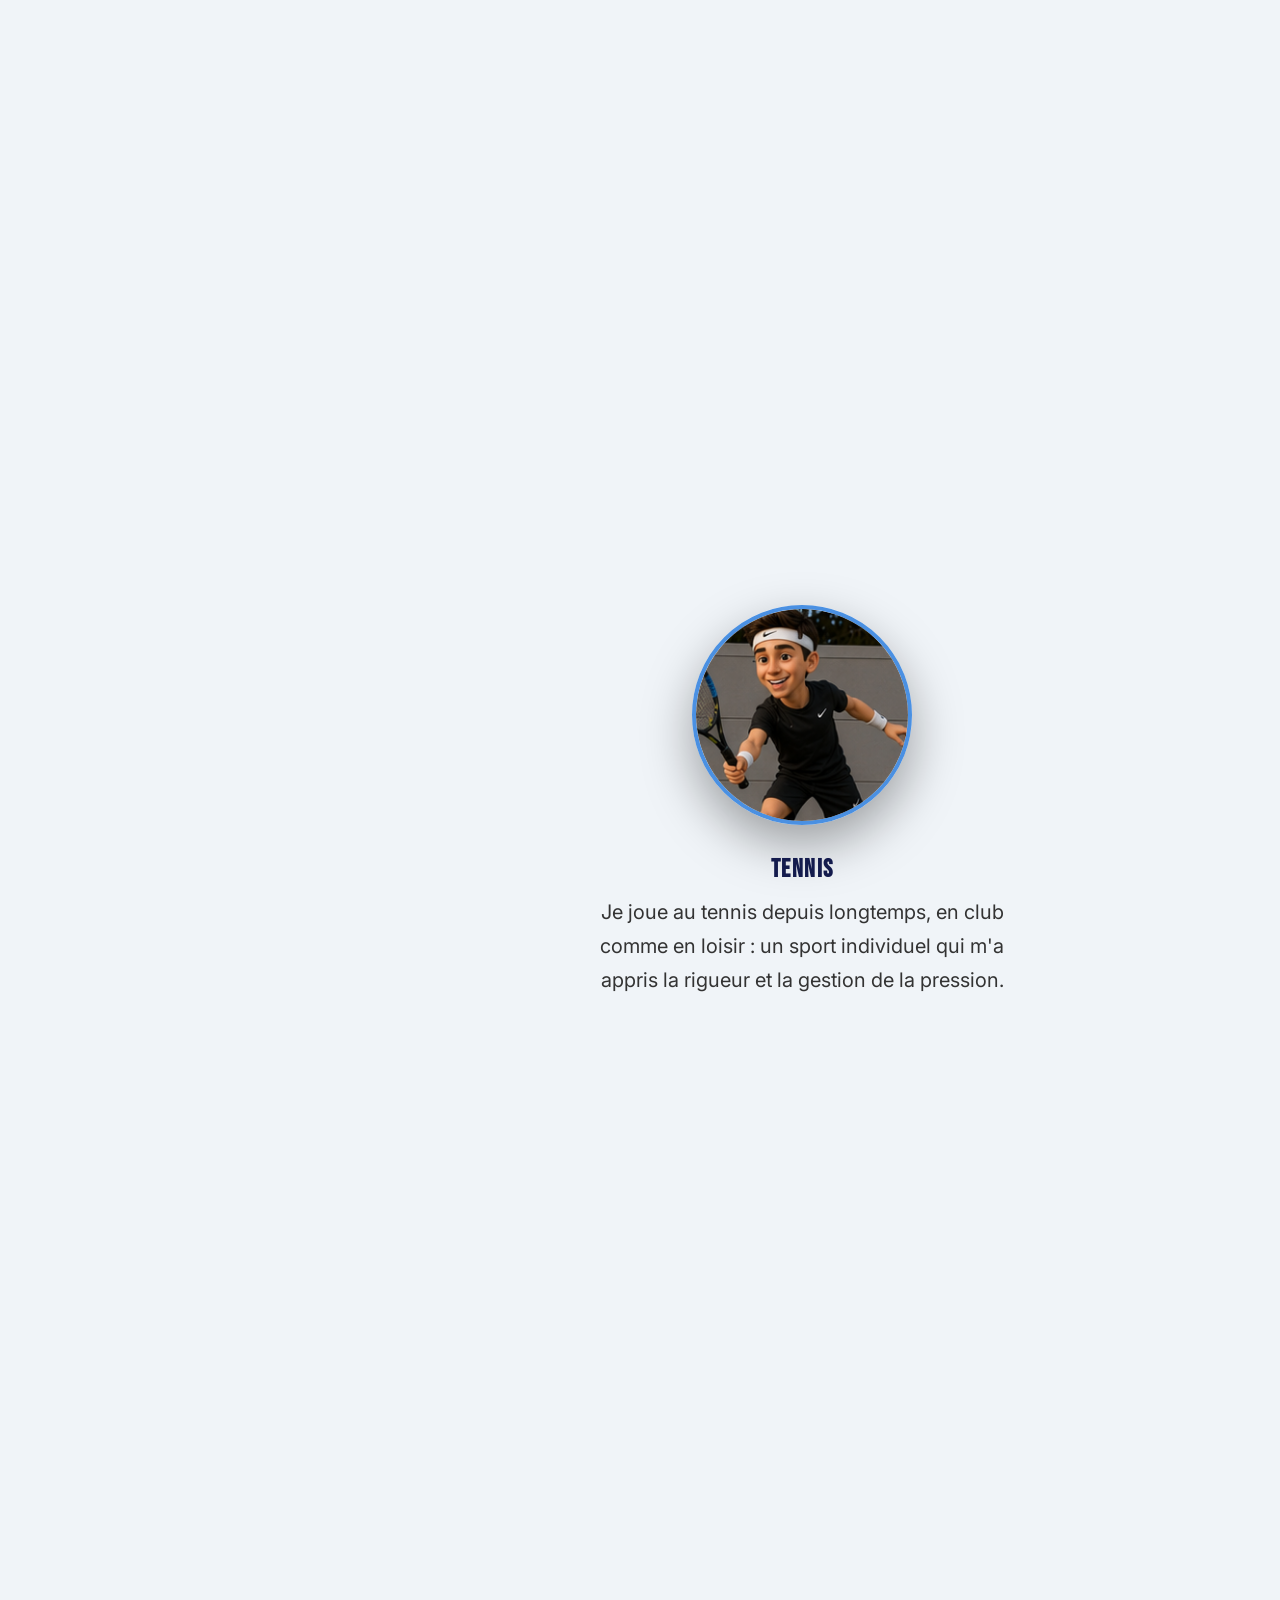
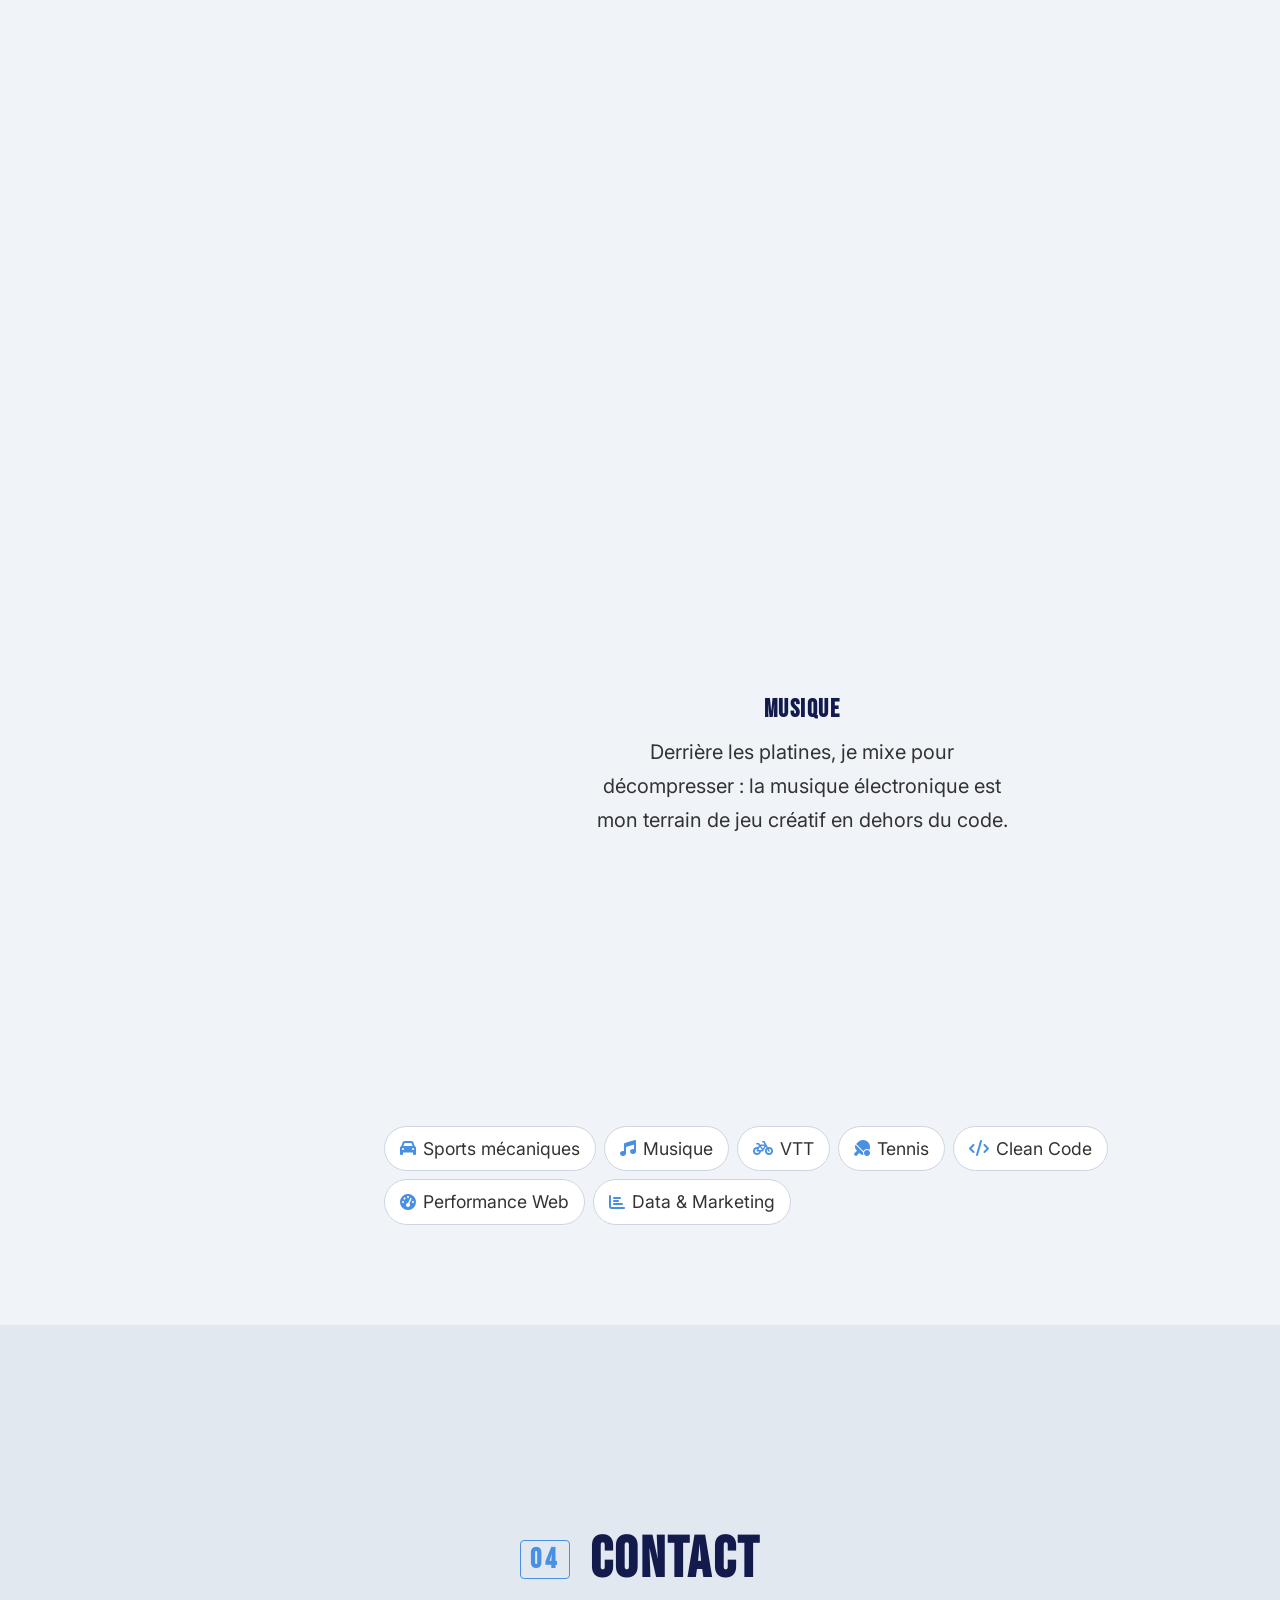
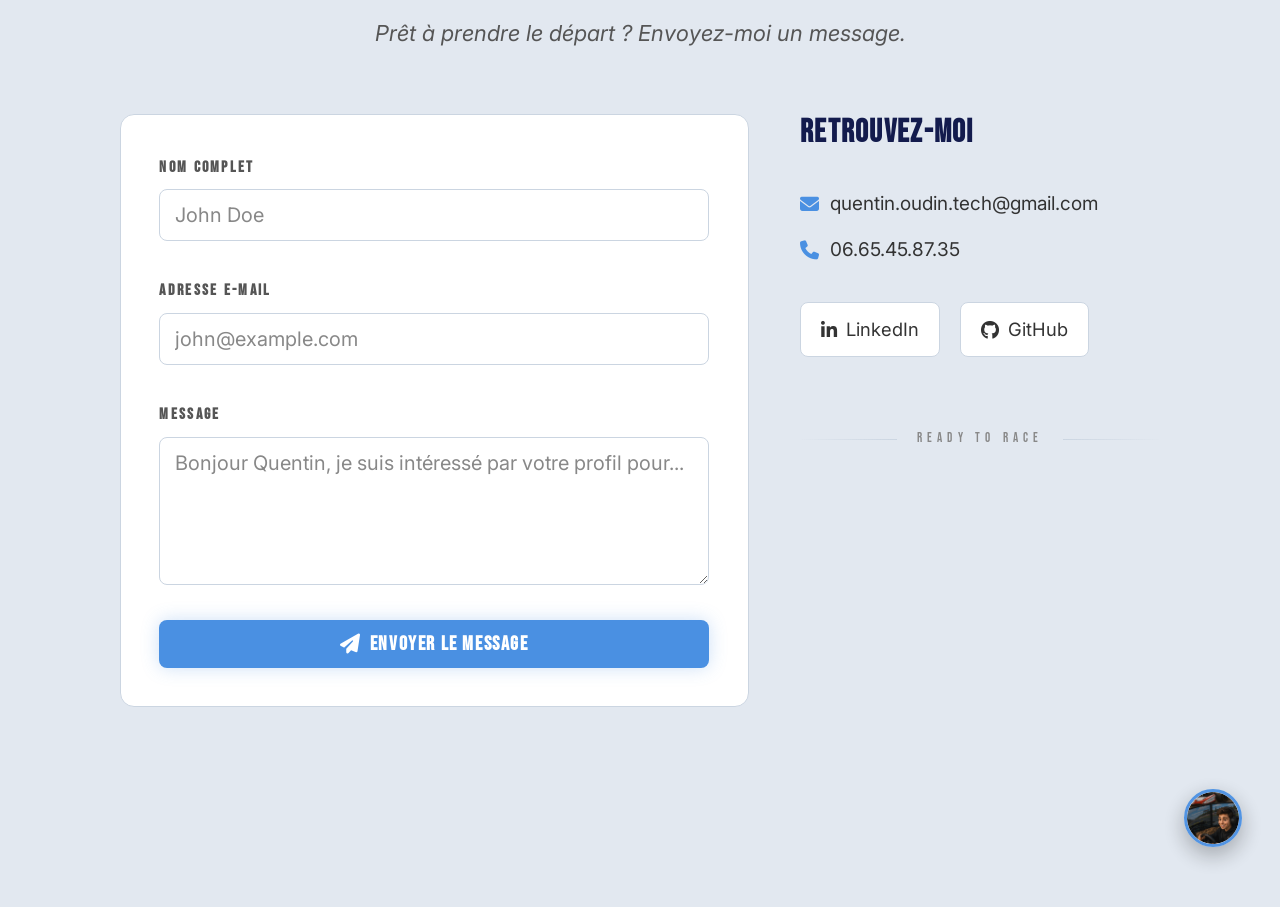
==== commit da2886be: "feat: sequential passion scroll, real project links, external links open in new tab - Redesign Passi" ====
--- a/index.html
+++ b/index.html
@@ -192,7 +192,7 @@
                 <span class="tech-tag">JavaScript</span>
                 <span class="tech-tag">Bootstrap</span>
               </div>
-              <a class="btn btn-primary btn-project" href="project-boulangerie.html">
+              <a class="btn btn-primary btn-project" href="project-boulangerie.html" target="_blank" rel="noopener noreferrer">
                 <i class="fas fa-arrow-right"></i> Voir le projet
               </a>
             </div>
@@ -223,7 +223,7 @@
               <div class="project-tech-stack">
                 <span class="tech-tag">Google AI Studio</span>
               </div>
-              <a class="btn btn-primary btn-project" href="project-pit-stop-challenge.html">
+              <a class="btn btn-primary btn-project" href="project-pit-stop-challenge.html" target="_blank" rel="noopener noreferrer">
                 <i class="fas fa-arrow-right"></i> Voir le projet
               </a>
             </div>
@@ -248,7 +248,7 @@
                 <span class="tech-tag">Gmail</span>
                 <span class="tech-tag">Figma</span>
               </div>
-              <a class="btn btn-primary btn-project" href="project-car-value-tracker.html">
+              <a class="btn btn-primary btn-project" href="project-car-value-tracker.html" target="_blank" rel="noopener noreferrer">
                 <i class="fas fa-arrow-right"></i> Voir le projet
               </a>
             </div>
@@ -283,7 +283,7 @@
                 <span class="tech-tag">Tripo AI</span>
                 <span class="tech-tag">GLB</span>
               </div>
-              <a class="btn btn-primary btn-project" href="project-pixar-quest.html">
+              <a class="btn btn-primary btn-project" href="project-pixar-quest.html" target="_blank" rel="noopener noreferrer">
                 <i class="fas fa-arrow-right"></i> Voir le projet
               </a>
             </div>
@@ -308,7 +308,7 @@
                 <span class="tech-tag">Looker Studio</span>
                 <span class="tech-tag">SEO</span>
               </div>
-              <a class="btn btn-primary btn-project" href="project-my-azerty.html">
+              <a class="btn btn-primary btn-project" href="project-my-azerty.html" target="_blank" rel="noopener noreferrer">
                 <i class="fas fa-arrow-right"></i> Voir le projet
               </a>
             </div>
@@ -459,54 +459,66 @@
           <div class="passions">
             <h4 class="passions-title"><i class="fas fa-heart"></i> Passions & Valeurs</h4>
 
-            <div class="passion-reveal">
-              <article class="passion-card passion-card--left">
-                <img src="assets/images/about/mini-me/trophy.png" alt="Quentin Oudin passionné de Formule 1" loading="lazy">
-                <div class="passion-card__text">
-                  <h5>Formule 1</h5>
-                  <p>Passionné de F1 depuis toujours : je ne rate aucune course, autant pour la stratégie que pour l'adrénaline du dimanche après-midi.</p>
+            <div class="passion-scroll">
+              <div class="passion-step">
+                <div class="passion-step__pin">
+                  <img class="passion-step__photo" src="assets/images/about/mini-me/trophy.png" alt="Quentin Oudin passionné de Formule 1" loading="lazy">
+                  <div class="passion-step__text">
+                    <h5>Formule 1</h5>
+                    <p>Passionné de F1 depuis toujours : je ne rate aucune course, autant pour la stratégie que pour l'adrénaline du dimanche après-midi.</p>
+                  </div>
                 </div>
-              </article>
-
-              <article class="passion-card passion-card--right">
-                <img src="assets/images/about/mini-me/karting.png" alt="Quentin Oudin en karting" loading="lazy">
-                <div class="passion-card__text">
-                  <h5>Karting</h5>
-                  <p>Le karting a été ma première vraie expérience de pilotage : sensations pures et retour immédiat sur chaque geste, une école de précision.</p>
+              </div>
+
+              <div class="passion-step">
+                <div class="passion-step__pin">
+                  <img class="passion-step__photo" src="assets/images/about/mini-me/karting.png" alt="Quentin Oudin en karting" loading="lazy">
+                  <div class="passion-step__text">
+                    <h5>Karting</h5>
+                    <p>Le karting a été ma première vraie expérience de pilotage : sensations pures et retour immédiat sur chaque geste, une école de précision.</p>
+                  </div>
                 </div>
-              </article>
-
-              <article class="passion-card passion-card--left">
-                <img src="assets/images/about/mini-me/rally.png" alt="Quentin Oudin passionné de rallye" loading="lazy">
-                <div class="passion-card__text">
-                  <h5>Rallye</h5>
-                  <p>Le rallye m'attire par son mélange de pilotage technique et de lecture de terrain, une discipline exigeante que je suis de près.</p>
+              </div>
+
+              <div class="passion-step">
+                <div class="passion-step__pin">
+                  <img class="passion-step__photo" src="assets/images/about/mini-me/rally.png" alt="Quentin Oudin passionné de rallye" loading="lazy">
+                  <div class="passion-step__text">
+                    <h5>Rallye</h5>
+                    <p>Le rallye m'attire par son mélange de pilotage technique et de lecture de terrain, une discipline exigeante que je suis de près.</p>
+                  </div>
                 </div>
-              </article>
-
-              <article class="passion-card passion-card--right">
-                <img src="assets/images/about/mini-me/simracing.png" alt="Quentin Oudin en sim racing" loading="lazy">
-                <div class="passion-card__text">
-                  <h5>Sim Racing</h5>
-                  <p>Passionné de sim racing depuis longtemps, je transpire pour cette discipline que je pratique aussi bien en solo qu'en équipe.</p>
+              </div>
+
+              <div class="passion-step">
+                <div class="passion-step__pin">
+                  <img class="passion-step__photo" src="assets/images/about/mini-me/simracing.png" alt="Quentin Oudin en sim racing" loading="lazy">
+                  <div class="passion-step__text">
+                    <h5>Sim Racing</h5>
+                    <p>Passionné de sim racing depuis longtemps, je transpire pour cette discipline que je pratique aussi bien en solo qu'en équipe.</p>
+                  </div>
                 </div>
-              </article>
-
-              <article class="passion-card passion-card--left">
-                <img src="assets/images/about/mini-me/tennis.png" alt="Quentin Oudin au tennis" loading="lazy">
-                <div class="passion-card__text">
-                  <h5>Tennis</h5>
-                  <p>Je joue au tennis depuis longtemps, en club comme en loisir : un sport individuel qui m'a appris la rigueur et la gestion de la pression.</p>
+              </div>
+
+              <div class="passion-step">
+                <div class="passion-step__pin">
+                  <img class="passion-step__photo" src="assets/images/about/mini-me/tennis.png" alt="Quentin Oudin au tennis" loading="lazy">
+                  <div class="passion-step__text">
+                    <h5>Tennis</h5>
+                    <p>Je joue au tennis depuis longtemps, en club comme en loisir : un sport individuel qui m'a appris la rigueur et la gestion de la pression.</p>
+                  </div>
                 </div>
-              </article>
-
-              <article class="passion-card passion-card--right">
-                <img src="assets/images/about/mini-me/dj.png" alt="Quentin Oudin en train de mixer" loading="lazy">
-                <div class="passion-card__text">
-                  <h5>Musique</h5>
-                  <p>Derrière les platines, je mixe pour décompresser : la musique électronique est mon terrain de jeu créatif en dehors du code.</p>
+              </div>
+
+              <div class="passion-step">
+                <div class="passion-step__pin">
+                  <img class="passion-step__photo" src="assets/images/about/mini-me/dj.png" alt="Quentin Oudin en train de mixer" loading="lazy">
+                  <div class="passion-step__text">
+                    <h5>Musique</h5>
+                    <p>Derrière les platines, je mixe pour décompresser : la musique électronique est mon terrain de jeu créatif en dehors du code.</p>
+                  </div>
                 </div>
-              </article>
+              </div>
             </div>
 
             <div class="passion-tags">
--- a/style.css
+++ b/style.css
@@ -852,7 +852,8 @@
 ================================================================ */
 .about-section {
   position: relative;
-  overflow: hidden;
+  /* Pas d'overflow:hidden ici : casserait position:sticky utilisé par
+     .passion-step__pin plus bas dans cette section. */
 }
 
 .about-grid {
@@ -1015,61 +1016,89 @@
 }
 .passions-title i { color: var(--red); }
 
-/* Galerie de passions : une photo + un texte par passion, révélées au scroll */
-.passion-reveal {
+/* Galerie de passions : déroulé séquentiel au scroll — une passion à la fois,
+   la photo apparaît d'abord, puis le texte, avant de passer à la suivante. */
+.passion-scroll {
   display: flex;
   flex-direction: column;
-  gap: 1.1rem;
   margin: 0 0 var(--s3);
 }
 
-.passion-card {
-  display: flex;
-  align-items: center;
-  gap: 1.1rem;
-  padding: 0.9rem 1.1rem;
-  border-radius: var(--r3);
-  background: var(--surface);
-  border: 1px solid var(--border);
-  box-shadow: 0 10px 26px rgba(0, 0, 0, 0.08);
+.passion-step {
+  position: relative;
+  height: 160vh;
+}
+.passion-step:last-child { height: 100vh; }
+
+.passion-step__pin {
+  position: sticky;
+  top: 0;
+  height: 100vh;
+  display: flex;
+  flex-direction: column;
+  align-items: center;
+  justify-content: center;
+  gap: 1.5rem;
+  text-align: center;
+  padding: 2rem;
+}
+
+.passion-step__photo {
+  width: clamp(140px, 22vw, 220px);
+  height: clamp(140px, 22vw, 220px);
+  border-radius: 50%;
+  border: 4px solid var(--red);
+  object-fit: cover;
+  box-shadow: 0 20px 50px rgba(0, 0, 0, 0.35);
   opacity: 0;
-  transition: opacity 0.7s ease, transform 0.7s ease;
-  will-change: transform, opacity;
-}
-.passion-card--left  { transform: translateX(-32px); }
-.passion-card--right { transform: translateX(32px); }
-.passion-card.is-visible { opacity: 1; transform: translateX(0); }
-
-.passion-card img {
-  width: 76px;
-  height: 76px;
-  border-radius: 50%;
-  border: 3px solid var(--red);
-  flex-shrink: 0;
-  object-fit: cover;
-}
-
-.passion-card__text h5 {
+  transform: scale(0.82);
+  transition: opacity 0.5s ease, transform 0.5s ease;
+}
+.passion-step.is-photo-visible .passion-step__photo {
+  opacity: 1;
+  transform: scale(1);
+}
+
+.passion-step__text {
+  max-width: 420px;
+  opacity: 0;
+  transform: translateY(18px);
+  transition: opacity 0.5s ease, transform 0.5s ease;
+}
+.passion-step.is-text-visible .passion-step__text {
+  opacity: 1;
+  transform: translateY(0);
+}
+
+.passion-step__text h5 {
   font-family: var(--f-title);
-  font-size: 1rem;
+  font-size: 1.25rem;
   letter-spacing: 0.06em;
   text-transform: uppercase;
   color: var(--t1);
-  margin-bottom: 0.3rem;
-}
-.passion-card__text p {
+  margin-bottom: 0.5rem;
+}
+.passion-step__text p {
   color: var(--t2);
-  font-size: 0.9rem;
-  line-height: 1.6;
+  font-size: 1rem;
+  line-height: 1.7;
   margin: 0;
 }
 
 @media (prefers-reduced-motion: reduce) {
-  .passion-card { transition: none; opacity: 1; transform: none; }
+  .passion-step { height: auto; }
+  .passion-step__pin { position: static; height: auto; padding: 1.5rem 0; }
+  .passion-step__photo,
+  .passion-step__text {
+    opacity: 1;
+    transform: none;
+    transition: none;
+  }
 }
 
 @media (max-width: 540px) {
-  .passion-card { flex-direction: column; text-align: center; }
+  .passion-step { height: 130vh; }
+  .passion-step__text p { font-size: 0.92rem; }
 }
 
 .passion-tags { display: flex; flex-wrap: wrap; gap: 8px; }
